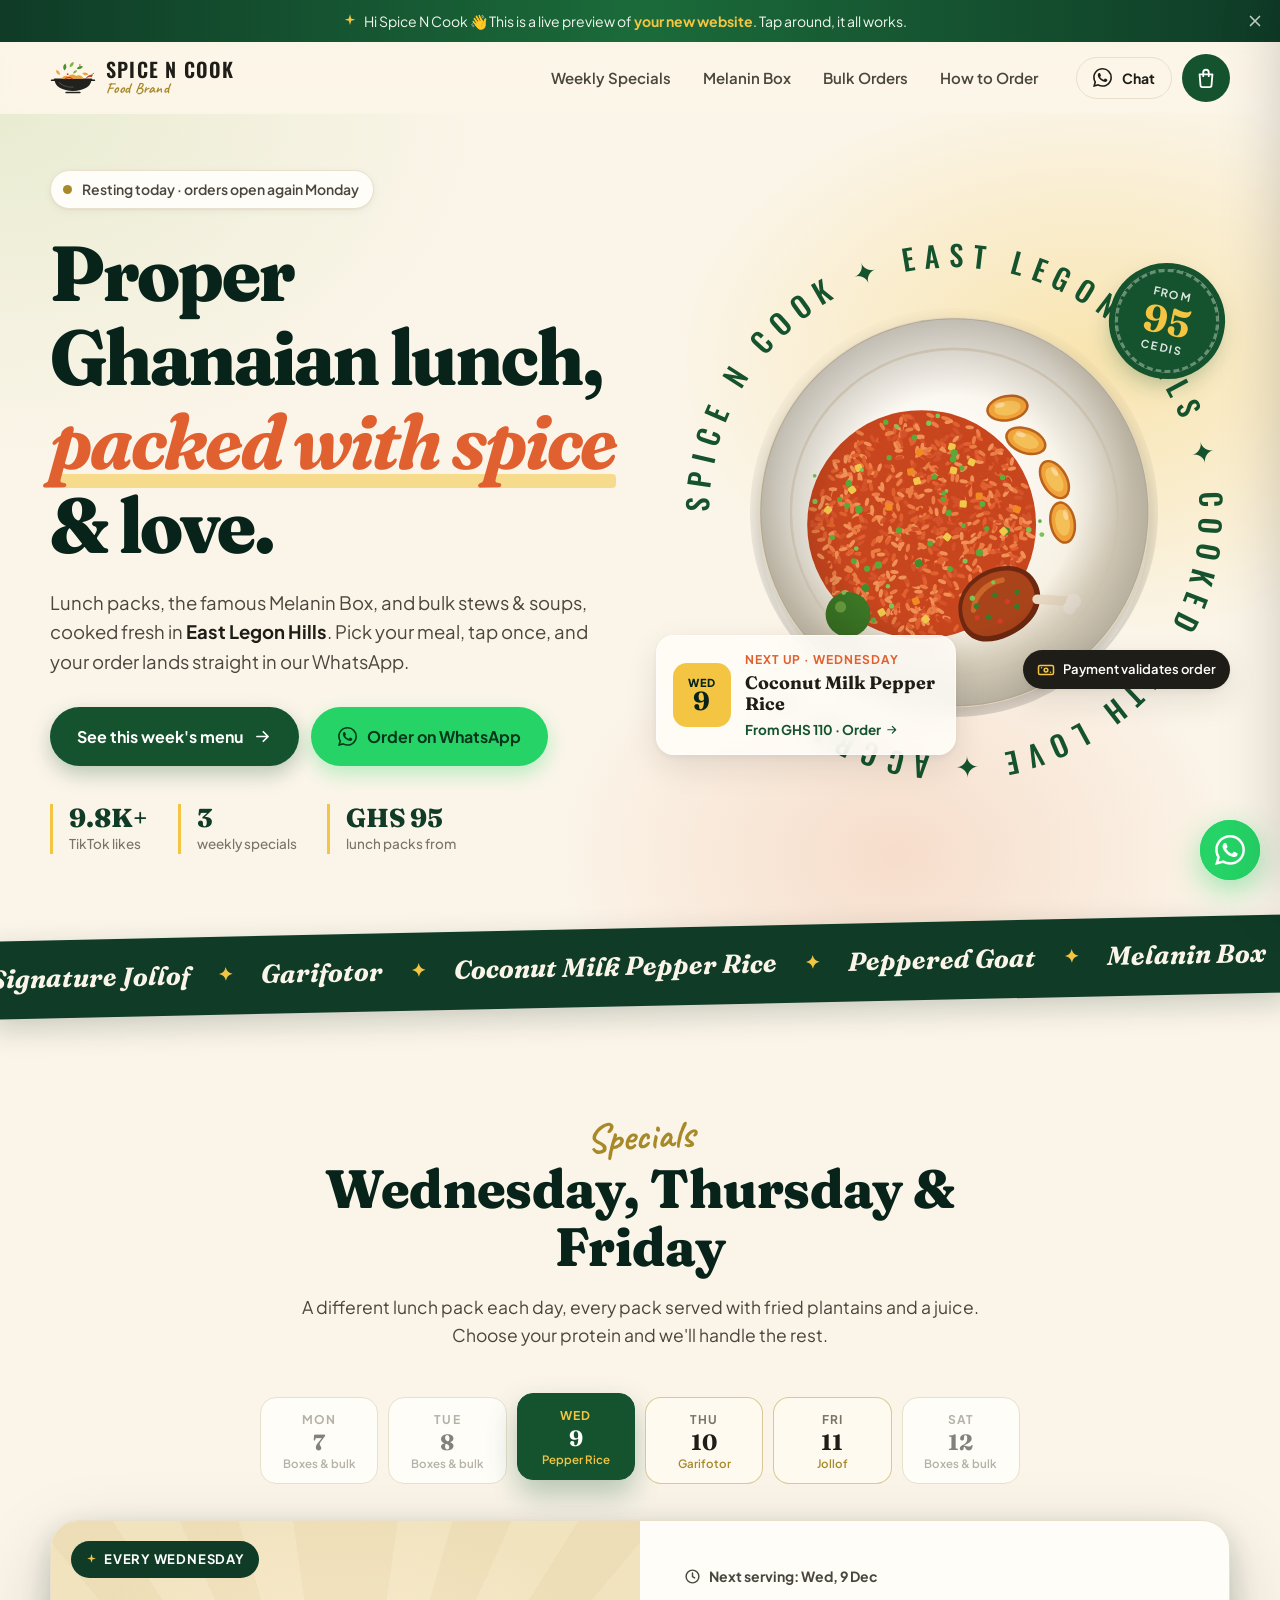
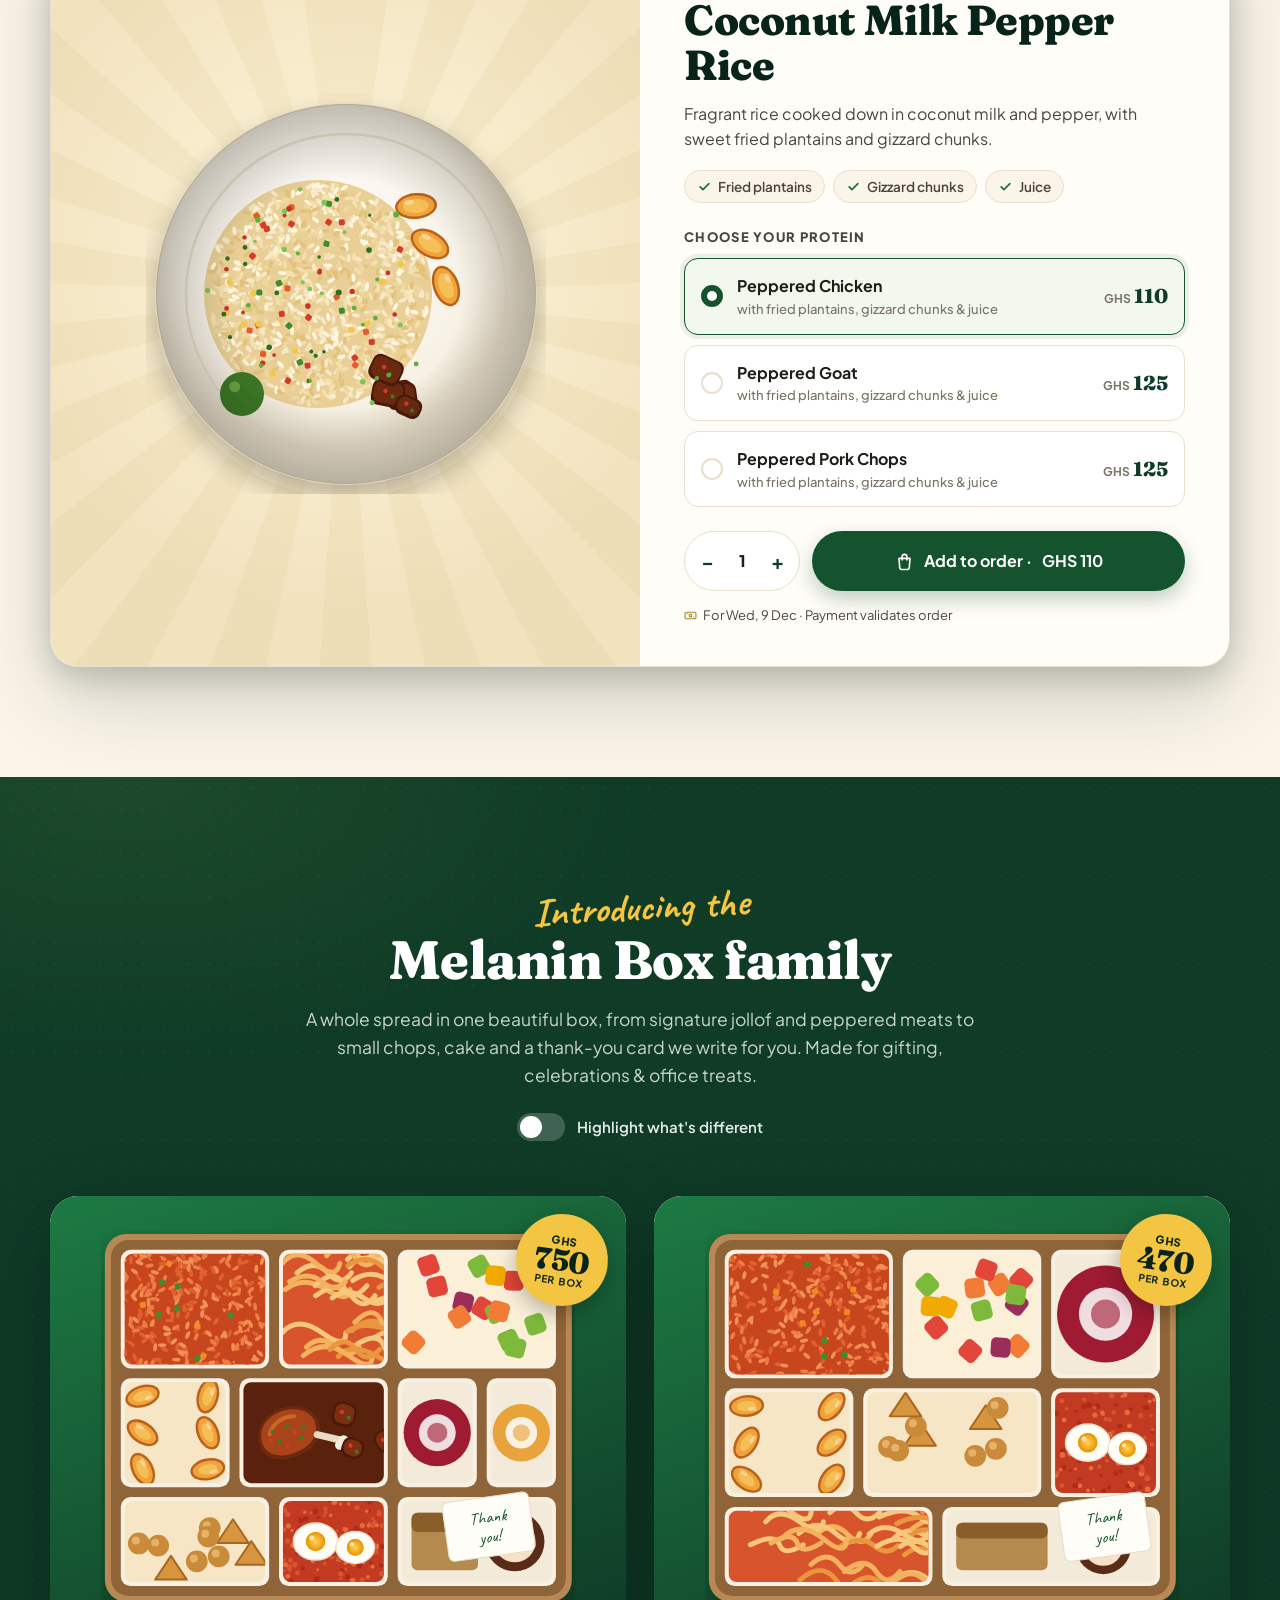
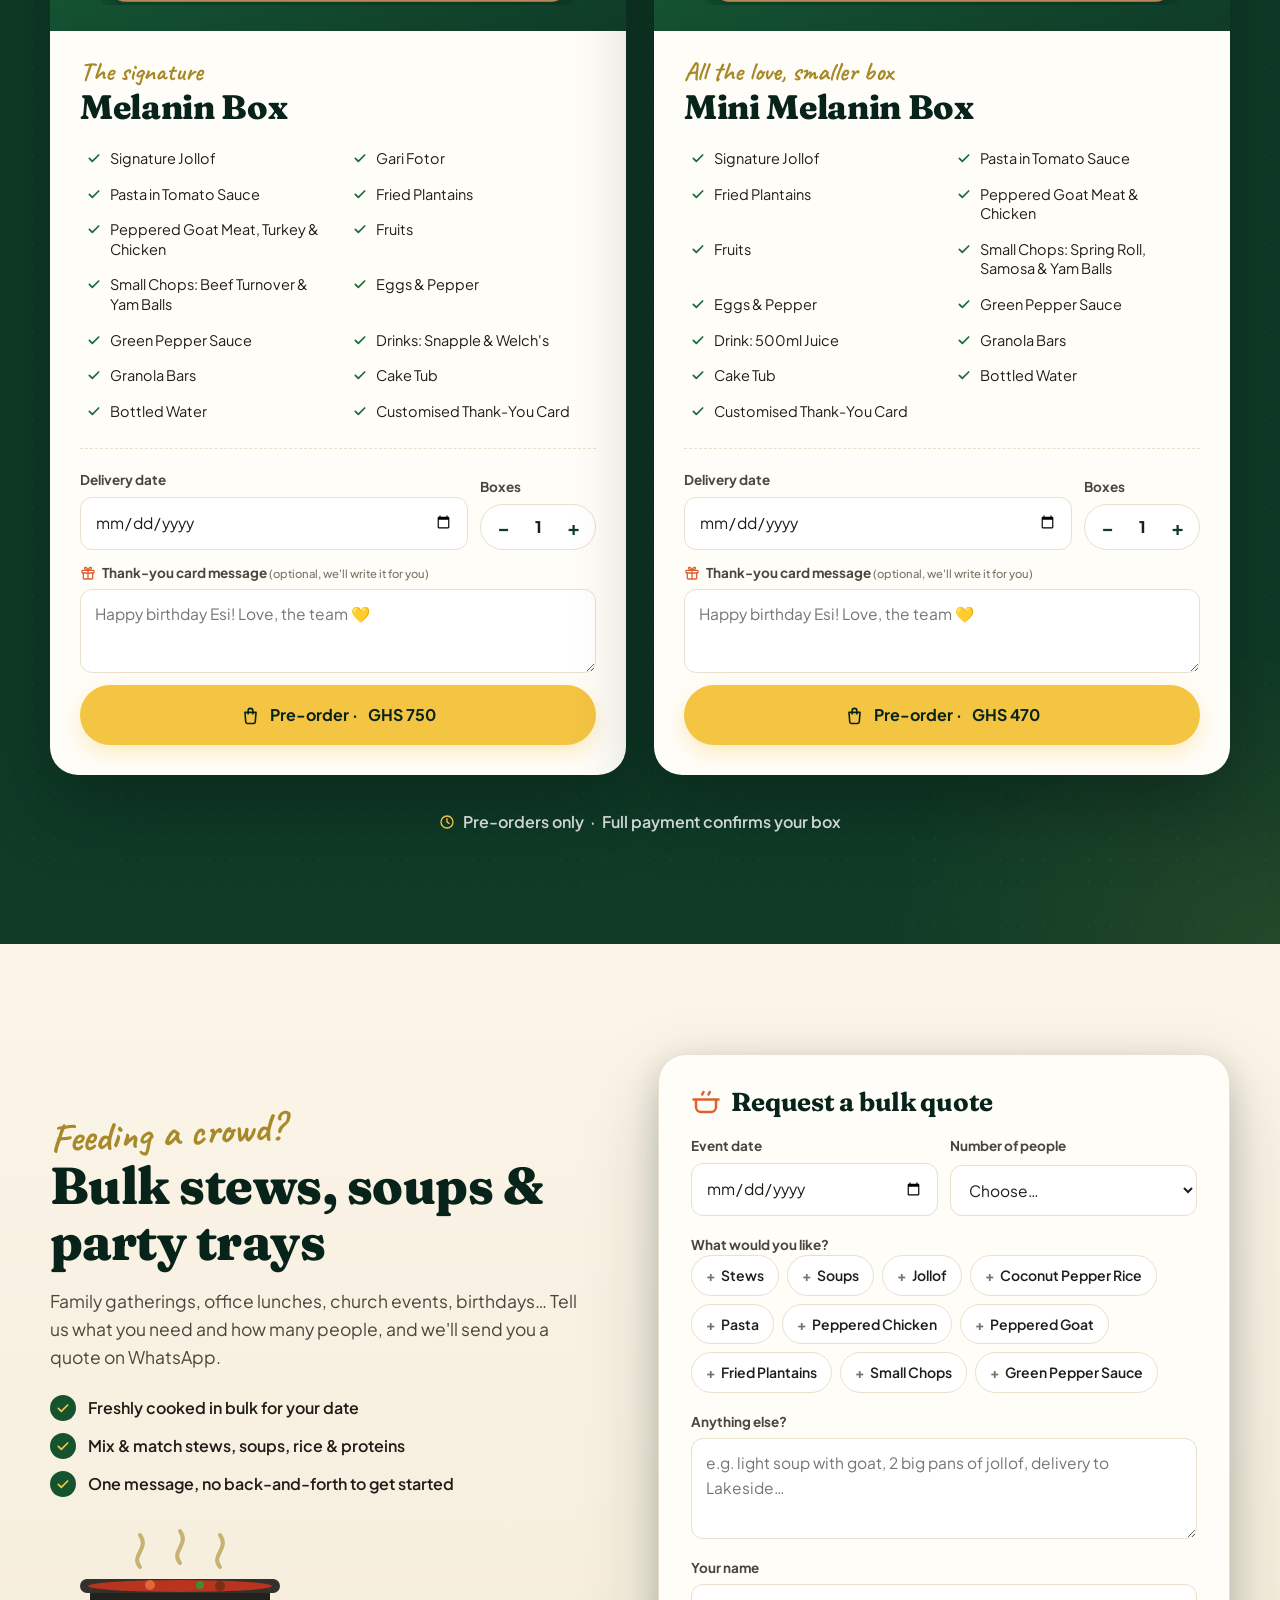
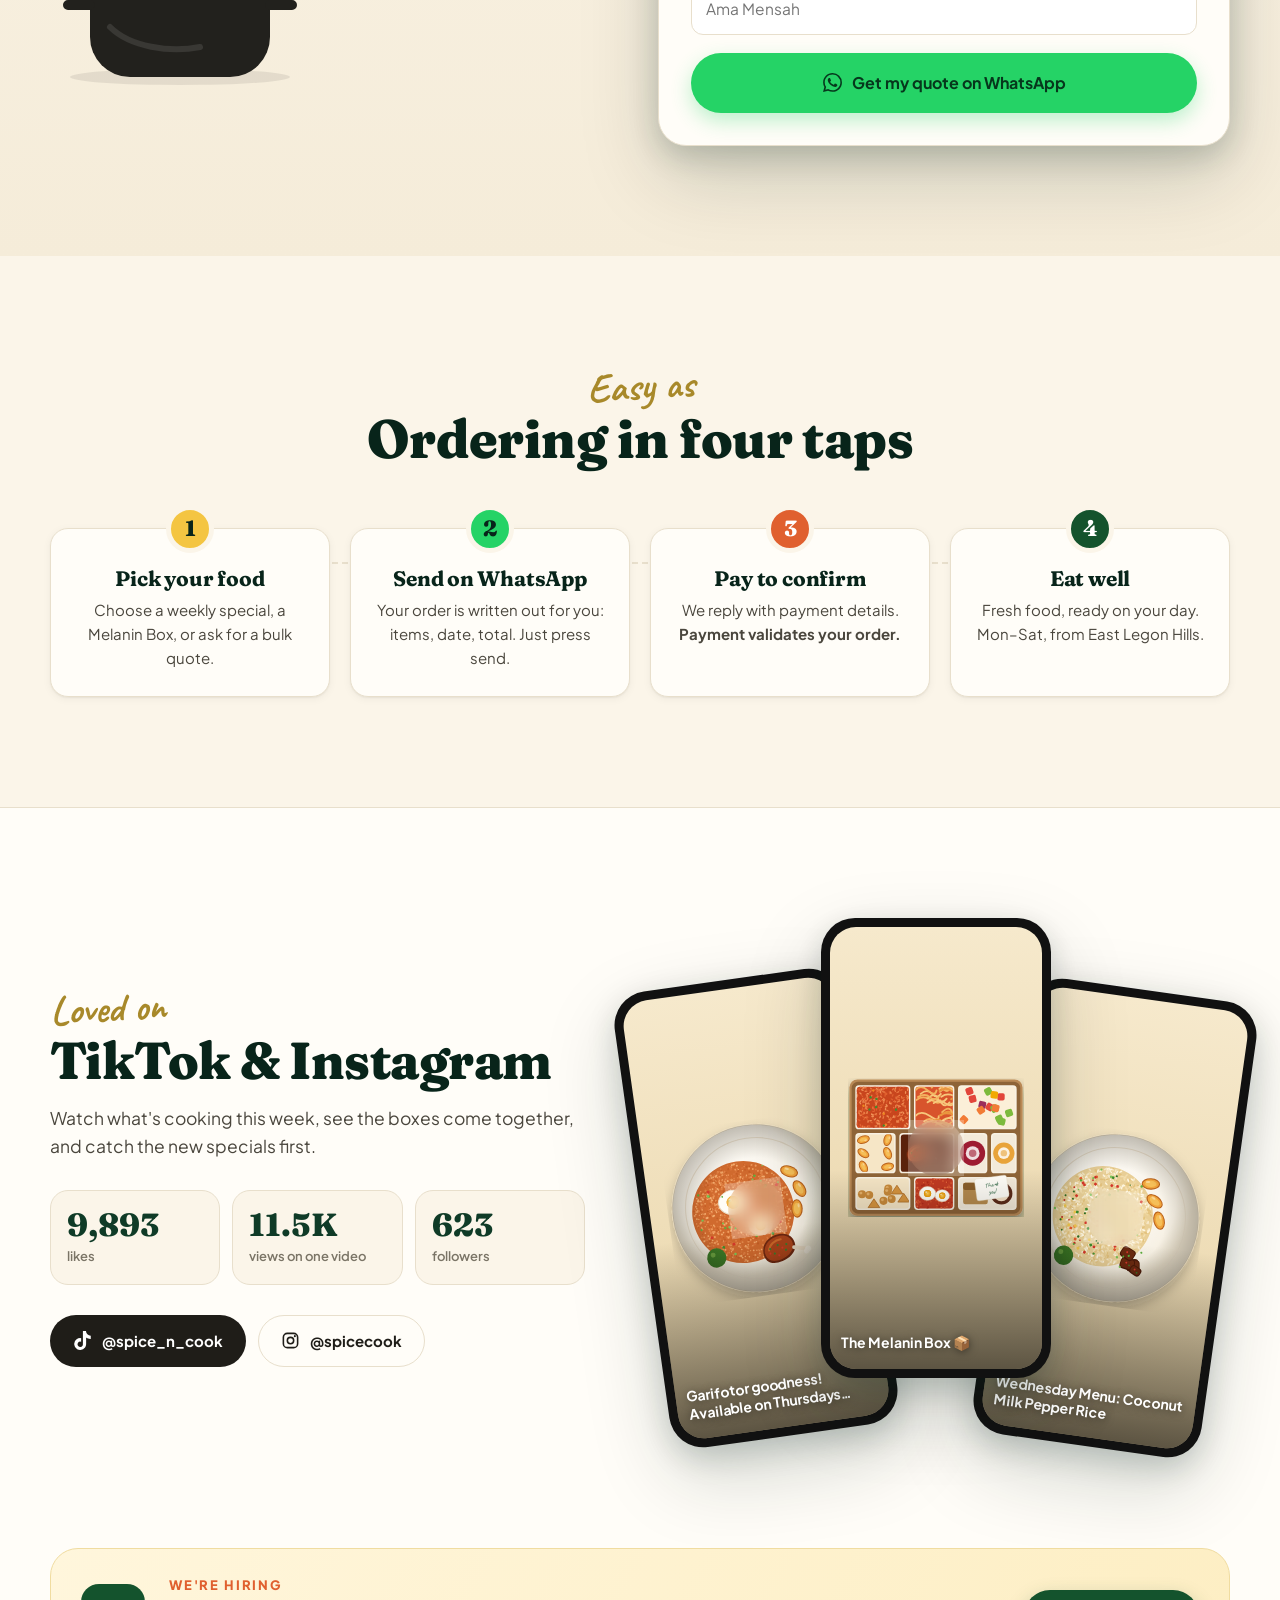
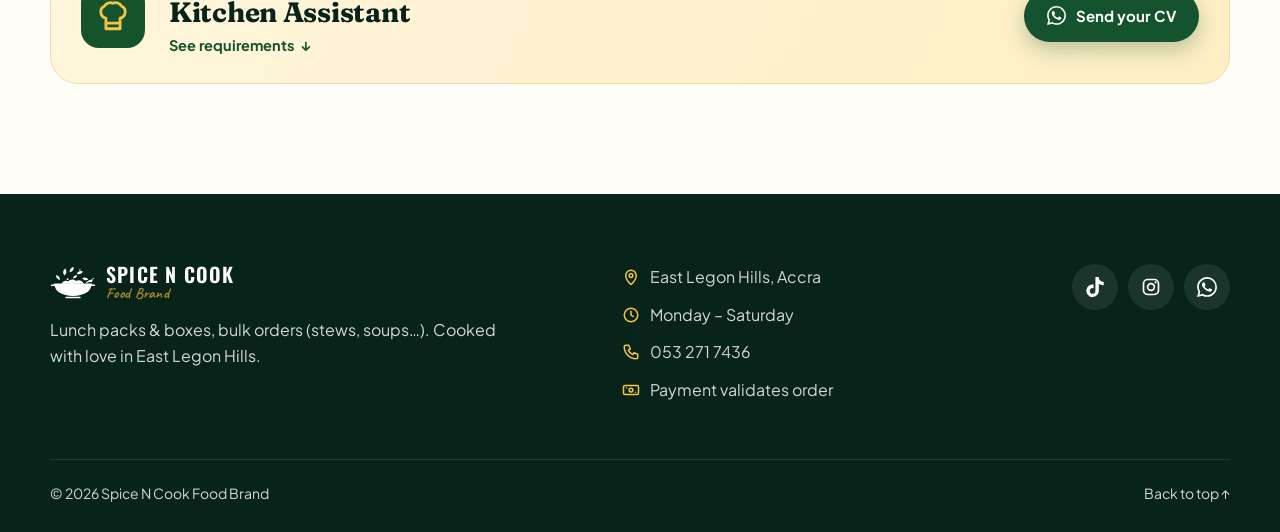
==== index.html @ e792c387 "Build Spice N Cook demo website Mobile-first static site for Spice N Cook Food Brand (East Legon Hil" ====
<!doctype html>
<html lang="en" class="no-js">
<head>
  <meta charset="utf-8" />
  <meta name="viewport" content="width=device-width, initial-scale=1, viewport-fit=cover" />
  <title>Spice N Cook | Lunch Packs, Melanin Boxes &amp; Bulk Orders, East Legon Hills</title>
  <meta name="description" content="Spice N Cook Food Brand, East Legon Hills, Accra. Weekly lunch specials (Coconut Milk Pepper Rice, Garifotor, Jollof), the Melanin Box, and bulk stews & soups. Order in one tap on WhatsApp, Mon–Sat." />
  <meta name="theme-color" content="#0F3B27" />
  <link rel="icon" href="assets/favicon.svg" type="image/svg+xml" />
  <link rel="manifest" href="site.webmanifest" />

  <!-- Social share preview (WhatsApp, Instagram, X, Facebook) -->
  <meta property="og:type" content="website" />
  <meta property="og:title" content="Spice N Cook | Proper Ghanaian lunch, packed with spice" />
  <meta property="og:description" content="Weekly specials, the Melanin Box & bulk orders. East Legon Hills · Mon–Sat · Order on WhatsApp." />
  <meta property="og:image" content="assets/og-image.jpg" />
  <meta name="twitter:card" content="summary_large_image" />

  <link rel="preconnect" href="https://fonts.googleapis.com" />
  <link rel="preconnect" href="https://fonts.gstatic.com" crossorigin />
  <link href="https://fonts.googleapis.com/css2?family=Caveat:wght@600;700&family=Fraunces:opsz,wght@9..144,500;9..144,700;9..144,800&family=Oswald:wght@500;600&family=Plus+Jakarta+Sans:wght@400;500;600;700;800&display=swap" rel="stylesheet" />
  <link rel="stylesheet" href="css/styles.css" />

  <!-- Structured data: helps Google show the business, hours & menu -->
  <script type="application/ld+json">
  {
    "@context": "https://schema.org",
    "@type": "Restaurant",
    "name": "Spice N Cook Food Brand",
    "servesCuisine": ["Ghanaian", "West African"],
    "telephone": "+233532717436",
    "priceRange": "GHS 95 – GHS 750",
    "address": { "@type": "PostalAddress", "addressLocality": "East Legon Hills, Accra", "addressCountry": "GH" },
    "openingHoursSpecification": [{ "@type": "OpeningHoursSpecification", "dayOfWeek": ["Monday","Tuesday","Wednesday","Thursday","Friday","Saturday"] }],
    "sameAs": ["https://www.tiktok.com/@spice_n_cook", "https://www.instagram.com/spicecook"],
    "acceptsReservations": false,
    "hasMenu": {
      "@type": "Menu",
      "hasMenuSection": [
        { "@type": "MenuSection", "name": "Weekly Specials", "hasMenuItem": [
          { "@type": "MenuItem", "name": "Coconut Milk Pepper Rice (Wednesdays)", "offers": { "@type": "Offer", "price": "110", "priceCurrency": "GHS" } },
          { "@type": "MenuItem", "name": "Garifotor (Thursdays)", "offers": { "@type": "Offer", "price": "95", "priceCurrency": "GHS" } },
          { "@type": "MenuItem", "name": "Jollof (Fridays)", "offers": { "@type": "Offer", "price": "105", "priceCurrency": "GHS" } }
        ]},
        { "@type": "MenuSection", "name": "Melanin Boxes", "hasMenuItem": [
          { "@type": "MenuItem", "name": "Melanin Box", "offers": { "@type": "Offer", "price": "750", "priceCurrency": "GHS" } },
          { "@type": "MenuItem", "name": "Mini Melanin Box", "offers": { "@type": "Offer", "price": "470", "priceCurrency": "GHS" } }
        ]}
      ]
    }
  }
  </script>
</head>
<body>
  <!-- Icon sprite -->
  <svg width="0" height="0" style="position:absolute" aria-hidden="true">
    <symbol id="i-wa" viewBox="0 0 24 24"><path fill="currentColor" d="M17.47 14.38c-.3-.15-1.76-.87-2.03-.97-.27-.1-.47-.15-.67.15-.2.3-.77.97-.94 1.16-.17.2-.35.22-.64.07-.3-.15-1.26-.46-2.39-1.47-.88-.79-1.48-1.76-1.65-2.06-.17-.3-.02-.46.13-.6.13-.14.3-.35.45-.52.15-.17.2-.3.3-.5.1-.2.05-.37-.03-.52-.07-.15-.67-1.61-.91-2.2-.24-.58-.49-.5-.67-.51h-.57c-.2 0-.52.07-.79.37-.27.3-1.04 1.02-1.04 2.48s1.07 2.88 1.21 3.07c.15.2 2.1 3.2 5.08 4.49.71.3 1.26.49 1.7.63.71.22 1.36.19 1.87.12.57-.09 1.76-.72 2-1.41.25-.7.25-1.29.18-1.41-.08-.13-.27-.2-.57-.35m-5.42 7.4h-.01a9.87 9.87 0 0 1-5.03-1.38l-.36-.21-3.74.98 1-3.65-.24-.37a9.86 9.86 0 0 1-1.51-5.26c0-5.45 4.44-9.88 9.89-9.88 2.64 0 5.12 1.03 6.99 2.9a9.82 9.82 0 0 1 2.89 6.99c0 5.45-4.44 9.88-9.88 9.88m8.41-18.3A11.82 11.82 0 0 0 12.05 0C5.5 0 .16 5.34.16 11.89c0 2.1.55 4.14 1.59 5.95L.06 24l6.3-1.65a11.88 11.88 0 0 0 5.69 1.45h.01c6.55 0 11.89-5.34 11.89-11.89a11.82 11.82 0 0 0-3.48-8.41z"/></symbol>
    <symbol id="i-tiktok" viewBox="0 0 24 24"><path fill="currentColor" d="M12.53.02C13.84 0 15.14.01 16.44 0c.08 1.53.63 3.09 1.75 4.17 1.12 1.11 2.7 1.62 4.24 1.79v4.03a10.6 10.6 0 0 1-4.2-.97c-.57-.26-1.1-.59-1.62-.93-.01 2.92.01 5.84-.02 8.75-.08 1.4-.54 2.79-1.35 3.94a7.4 7.4 0 0 1-5.91 3.21 7.3 7.3 0 0 1-4.08-1.03 7.5 7.5 0 0 1-3.65-5.71c-.02-.5-.03-1-.01-1.49a7.6 7.6 0 0 1 8.73-6.68c.02 1.48-.04 2.96-.04 4.44a3.4 3.4 0 0 0-4.38 2.12c-.21.51-.15 1.07-.14 1.61.24 1.64 1.82 3.02 3.5 2.87a3.4 3.4 0 0 0 2.77-1.61c.19-.33.4-.67.41-1.06.1-1.79.06-3.57.07-5.36.01-4.03-.01-8.05.02-12.07z"/></symbol>
    <symbol id="i-ig" viewBox="0 0 24 24"><g fill="none" stroke="currentColor" stroke-width="2"><rect x="3" y="3" width="18" height="18" rx="5"/><circle cx="12" cy="12" r="4"/></g><circle cx="17.5" cy="6.5" r="1.3" fill="currentColor"/></symbol>
    <symbol id="i-bag" viewBox="0 0 24 24"><g fill="none" stroke="currentColor" stroke-width="2" stroke-linecap="round" stroke-linejoin="round"><path d="M5 8h14l-1 12a2 2 0 0 1-2 2H8a2 2 0 0 1-2-2z"/><path d="M9 10V6a3 3 0 0 1 6 0v4"/></g></symbol>
    <symbol id="i-pin" viewBox="0 0 24 24"><g fill="none" stroke="currentColor" stroke-width="2" stroke-linecap="round" stroke-linejoin="round"><path d="M12 22s7-6.2 7-12a7 7 0 0 0-14 0c0 5.8 7 12 7 12z"/><circle cx="12" cy="10" r="2.5"/></g></symbol>
    <symbol id="i-clock" viewBox="0 0 24 24"><g fill="none" stroke="currentColor" stroke-width="2" stroke-linecap="round"><circle cx="12" cy="12" r="9"/><path d="M12 7v5l3 2"/></g></symbol>
    <symbol id="i-phone" viewBox="0 0 24 24"><path fill="none" stroke="currentColor" stroke-width="2" stroke-linejoin="round" d="M5 3h4l2 5-2.5 1.5a11 11 0 0 0 6 6L16 13l5 2v4a2 2 0 0 1-2 2A16 16 0 0 1 3 5a2 2 0 0 1 2-2"/></symbol>
    <symbol id="i-check" viewBox="0 0 24 24"><path fill="none" stroke="currentColor" stroke-width="2.6" stroke-linecap="round" stroke-linejoin="round" d="M5 12.5l4.5 4.5L19 7.5"/></symbol>
    <symbol id="i-x" viewBox="0 0 24 24"><path fill="none" stroke="currentColor" stroke-width="2.2" stroke-linecap="round" d="M6 6l12 12M18 6L6 18"/></symbol>
    <symbol id="i-arrow" viewBox="0 0 24 24"><path fill="none" stroke="currentColor" stroke-width="2.2" stroke-linecap="round" stroke-linejoin="round" d="M5 12h14M13 6l6 6-6 6"/></symbol>
    <symbol id="i-cash" viewBox="0 0 24 24"><g fill="none" stroke="currentColor" stroke-width="2" stroke-linecap="round"><rect x="2" y="6" width="20" height="12" rx="2"/><circle cx="12" cy="12" r="2.5"/><path d="M6 9v.01M18 15v.01"/></g></symbol>
    <symbol id="i-gift" viewBox="0 0 24 24"><g fill="none" stroke="currentColor" stroke-width="2" stroke-linecap="round" stroke-linejoin="round"><rect x="3" y="8" width="18" height="4" rx="1"/><path d="M5 12v8a1 1 0 0 0 1 1h12a1 1 0 0 0 1-1v-8M12 8v13M12 8S10.5 3 8 3.5 7 8 12 8zm0 0s1.5-5 4-4.5S17 8 12 8z"/></g></symbol>
    <symbol id="i-pot" viewBox="0 0 24 24"><g fill="none" stroke="currentColor" stroke-width="2" stroke-linecap="round" stroke-linejoin="round"><path d="M4 10h16v6a4 4 0 0 1-4 4H8a4 4 0 0 1-4-4zM2 10h2M20 10h2M9 6c0-1 1-1 1-2M14 6c0-1 1-1 1-2"/></g></symbol>
    <symbol id="i-hat" viewBox="0 0 24 24"><g fill="none" stroke="currentColor" stroke-width="2" stroke-linejoin="round"><path d="M7 21h10M7 17h10v4H7zM7 17V13.5A4.5 4.5 0 0 1 6 5a5 5 0 0 1 6-2 5 5 0 0 1 6 2 4.5 4.5 0 0 1-1 8.5V17"/></g></symbol>
    <symbol id="i-play" viewBox="0 0 24 24"><path fill="currentColor" d="M8 5.5v13l11-6.5z"/></symbol>
    <symbol id="i-spark" viewBox="0 0 24 24"><path fill="currentColor" d="M12 2l1.8 6.2L20 10l-6.2 1.8L12 18l-1.8-6.2L4 10l6.2-1.8z"/></symbol>
  </svg>

  <a class="skip" href="#specials">Skip to menu</a>

  <!-- Personal welcome bar for the demo (toggle in js/menu.js → showPreviewBar) -->
  <div class="preview-bar" id="previewBar" hidden>
    <span><svg><use href="#i-spark"/></svg> Hi Spice N Cook 👋 This is a live preview of <b>your new website</b>. Tap around, it all works.</span>
    <button type="button" aria-label="Dismiss" id="previewClose"><svg><use href="#i-x"/></svg></button>
  </div>

  <header class="nav" id="nav">
    <div class="wrap nav__inner">
      <a href="#top" class="brand" aria-label="Spice N Cook home">
        <img src="assets/logo-mark.svg" alt="" width="46" height="32" />
        <span class="brand__word">SPICE N COOK<small>Food Brand</small></span>
      </a>
      <nav class="nav__links" aria-label="Main">
        <a href="#specials">Weekly Specials</a>
        <a href="#boxes">Melanin Box</a>
        <a href="#bulk">Bulk Orders</a>
        <a href="#how">How to Order</a>
      </nav>
      <div class="nav__actions">
        <a class="btn btn--ghost btn--sm hide-sm" data-wa="Hello Spice N Cook! 👋" href="#"><svg><use href="#i-wa"/></svg> Chat</a>
        <button class="cart-btn" type="button" id="cartBtn" aria-label="Open your order">
          <svg><use href="#i-bag"/></svg>
          <span class="cart-btn__count" id="cartCount">0</span>
        </button>
      </div>
    </div>
  </header>

  <main id="top">
    <!-- ================= HERO ================= -->
    <section class="hero">
      <div class="hero__bg" aria-hidden="true"></div>
      <div class="wrap hero__grid">
        <div class="hero__copy">
          <p class="pill reveal"><span class="pulse"></span> <span id="statusText">Taking orders Monday – Saturday</span></p>
          <h1 class="reveal">Proper Ghanaian lunch, <em>packed with spice</em> &amp;&nbsp;love.</h1>
          <p class="lead reveal">Lunch packs, the famous Melanin Box, and bulk stews &amp; soups, cooked fresh in <b>East Legon Hills</b>. Pick your meal, tap once, and your order lands straight in our WhatsApp.</p>
          <div class="hero__ctas reveal">
            <a href="#specials" class="btn btn--primary btn--lg">See this week's menu <svg><use href="#i-arrow"/></svg></a>
            <a href="#" class="btn btn--wa btn--lg" data-wa="Hello Spice N Cook! 👋 I'd like to place an order."><svg><use href="#i-wa"/></svg> Order on WhatsApp</a>
          </div>
          <ul class="hero__facts reveal">
            <li><b>9.8K+</b><span>TikTok likes</span></li>
            <li><b>3</b><span>weekly specials</span></li>
            <li><b>GHS 95</b><span>lunch packs from</span></li>
          </ul>
        </div>

        <div class="hero__visual reveal">
          <div class="ring" aria-hidden="true">
            <svg viewBox="0 0 300 300">
              <defs><path id="circ" d="M150,150 m-128,0 a128,128 0 1,1 256,0 a128,128 0 1,1 -256,0"/></defs>
              <text><textPath href="#circ">SPICE N COOK ✦ EAST LEGON HILLS ✦ COOKED WITH LOVE ✦ ACCRA ✦ </textPath></text>
            </svg>
          </div>
          <div class="hero__plate photo" data-photo="assets/photos/hero.jpg" data-art="jollof" role="img" aria-label="A plate of jollof with peppered chicken and fried plantains"></div>
          <div class="sticker" aria-hidden="true"><span>from</span><b>95</b><span>cedis</span></div>
          <div class="today-card glass" id="todayCard">
            <!-- filled by app.js -->
          </div>
          <div class="chip-float"><svg><use href="#i-cash"/></svg> Payment validates order</div>
        </div>
      </div>
    </section>

    <div class="marquee" aria-hidden="true">
      <div class="marquee__track">
        <span>Signature Jollof</span><i>✦</i><span>Garifotor</span><i>✦</i><span>Coconut Milk Pepper Rice</span><i>✦</i><span>Peppered Goat</span><i>✦</i><span>Melanin Box</span><i>✦</i><span>Small Chops</span><i>✦</i><span>Green Pepper Sauce</span><i>✦</i><span>Bulk Stews &amp; Soups</span><i>✦</i>
        <span>Signature Jollof</span><i>✦</i><span>Garifotor</span><i>✦</i><span>Coconut Milk Pepper Rice</span><i>✦</i><span>Peppered Goat</span><i>✦</i><span>Melanin Box</span><i>✦</i><span>Small Chops</span><i>✦</i><span>Green Pepper Sauce</span><i>✦</i><span>Bulk Stews &amp; Soups</span><i>✦</i>
      </div>
    </div>

    <!-- ================= WEEKLY SPECIALS ================= -->
    <section class="section specials" id="specials">
      <div class="wrap">
        <header class="section__head reveal">
          <p class="script">Specials</p>
          <h2>Wednesday, Thursday &amp; Friday</h2>
          <p>A different lunch pack each day, every pack served with fried plantains and a juice. Choose your protein and we'll handle the rest.</p>
        </header>

        <div class="week reveal" id="week" role="tablist" aria-label="Pick a day"></div>
        <div class="special" id="specialPanel" aria-live="polite"></div>
      </div>
    </section>

    <!-- ================= MELANIN BOXES ================= -->
    <section class="section boxes" id="boxes">
      <div class="boxes__pattern" aria-hidden="true"></div>
      <div class="wrap">
        <header class="section__head section__head--light reveal">
          <p class="script">Introducing the</p>
          <h2>Melanin Box family</h2>
          <p>A whole spread in one beautiful box, from signature jollof and peppered meats to small chops, cake and a thank-you card we write for you. Made for gifting, celebrations &amp; office treats.</p>
          <label class="switch">
            <input type="checkbox" id="compareToggle" />
            <span class="switch__track"><span class="switch__thumb"></span></span>
            Highlight what's different
          </label>
        </header>
        <div class="boxes__grid" id="boxesGrid"></div>
        <p class="boxes__note reveal"><svg><use href="#i-clock"/></svg> Pre-orders only &nbsp;·&nbsp; Full payment confirms your box</p>
      </div>
    </section>

    <!-- ================= BULK ================= -->
    <section class="section bulk" id="bulk">
      <div class="wrap bulk__grid">
        <div class="bulk__copy reveal">
          <p class="script">Feeding a crowd?</p>
          <h2>Bulk stews, soups &amp; party trays</h2>
          <p>Family gatherings, office lunches, church events, birthdays… Tell us what you need and how many people, and we'll send you a quote on WhatsApp.</p>
          <ul class="ticks">
            <li><svg><use href="#i-check"/></svg> Freshly cooked in bulk for your date</li>
            <li><svg><use href="#i-check"/></svg> Mix &amp; match stews, soups, rice &amp; proteins</li>
            <li><svg><use href="#i-check"/></svg> One message, no back-and-forth to get started</li>
          </ul>
          <div class="pot-art" aria-hidden="true">
            <svg viewBox="0 0 260 160">
              <g class="steam"><path d="M90 40c-10-12 10-18 0-32"/><path d="M130 36c-10-12 10-18 0-32"/><path d="M170 40c-10-12 10-18 0-32"/></g>
              <ellipse cx="130" cy="150" rx="110" ry="8" fill="#000" opacity=".08"/>
              <path d="M40 60h180v50a40 40 0 0 1-40 40H80a40 40 0 0 1-40-40z" fill="#22211D"/>
              <rect x="30" y="52" width="200" height="14" rx="7" fill="#33312B"/>
              <path d="M18 78h22M220 78h22" stroke="#22211D" stroke-width="10" stroke-linecap="round"/>
              <ellipse cx="130" cy="59" rx="92" ry="6" fill="#B8341F"/>
              <circle cx="100" cy="58" r="5" fill="#E2683A"/><circle cx="150" cy="58" r="4" fill="#3E8E2E"/><circle cx="170" cy="59" r="5" fill="#7A2E12"/>
              <path d="M60 100c20 20 60 26 90 20" stroke="#fff" stroke-opacity=".1" stroke-width="6" fill="none" stroke-linecap="round"/>
            </svg>
          </div>
        </div>

        <form class="card bulk__form reveal" id="bulkForm" novalidate>
          <h3><svg><use href="#i-pot"/></svg> Request a bulk quote</h3>
          <div class="field-row">
            <label class="field"><span>Event date</span><input type="date" name="date" required /></label>
            <label class="field"><span>Number of people</span>
              <select name="guests" required>
                <option value="">Choose…</option>
                <option>10 – 25</option><option>25 – 50</option><option>50 – 100</option><option>100 – 200</option><option>200+</option>
              </select>
            </label>
          </div>
          <fieldset class="field">
            <legend>What would you like?</legend>
            <div class="chips" id="bulkChips"></div>
          </fieldset>
          <label class="field"><span>Anything else?</span><textarea name="notes" rows="3" placeholder="e.g. light soup with goat, 2 big pans of jollof, delivery to Lakeside…"></textarea></label>
          <label class="field"><span>Your name</span><input type="text" name="name" autocomplete="name" placeholder="Ama Mensah" required /></label>
          <p class="form-error" id="bulkError" role="alert" hidden></p>
          <button class="btn btn--wa btn--lg btn--block" type="submit"><svg><use href="#i-wa"/></svg> Get my quote on WhatsApp</button>
        </form>
      </div>
    </section>

    <!-- ================= HOW IT WORKS ================= -->
    <section class="section how" id="how">
      <div class="wrap">
        <header class="section__head reveal">
          <p class="script">Easy as</p>
          <h2>Ordering in four taps</h2>
        </header>
        <ol class="steps">
          <li class="step reveal"><span class="step__n">1</span><h3>Pick your food</h3><p>Choose a weekly special, a Melanin Box, or ask for a bulk quote.</p></li>
          <li class="step reveal"><span class="step__n">2</span><h3>Send on WhatsApp</h3><p>Your order is written out for you: items, date, total. Just press send.</p></li>
          <li class="step reveal"><span class="step__n">3</span><h3>Pay to confirm</h3><p>We reply with payment details. <b>Payment validates your order.</b></p></li>
          <li class="step reveal"><span class="step__n">4</span><h3>Eat well</h3><p>Fresh food, ready on your day. Mon–Sat, from East Legon Hills.</p></li>
        </ol>
      </div>
    </section>

    <!-- ================= SOCIAL ================= -->
    <section class="section social" id="social">
      <div class="wrap social__grid">
        <div class="social__copy reveal">
          <p class="script">Loved on</p>
          <h2>TikTok &amp; Instagram</h2>
          <p>Watch what's cooking this week, see the boxes come together, and catch the new specials first.</p>
          <div class="stats">
            <div><b data-count="9894">9,894</b><span>likes</span></div>
            <div><b data-count="11500" data-format="k">11.5K</b><span>views on one video</span></div>
            <div><b data-count="623">623</b><span>followers</span></div>
          </div>
          <div class="social__btns">
            <a class="btn btn--dark" data-link="tiktok" target="_blank" rel="noopener"><svg><use href="#i-tiktok"/></svg> @spice_n_cook</a>
            <a class="btn btn--ghost" data-link="instagram" target="_blank" rel="noopener"><svg><use href="#i-ig"/></svg> @spicecook</a>
          </div>
        </div>
        <div class="phones reveal" aria-hidden="true">
          <a class="phone phone--1" data-link="tiktok" target="_blank" rel="noopener" tabindex="-1">
            <div class="photo" data-photo="assets/photos/tiktok-1.jpg" data-art="garifotor"></div>
            <span class="phone__cap">Garifotor goodness! Available on Thursdays…</span><span class="phone__play"><svg><use href="#i-play"/></svg></span>
          </a>
          <a class="phone phone--2" data-link="tiktok" target="_blank" rel="noopener" tabindex="-1">
            <div class="photo" data-photo="assets/photos/tiktok-2.jpg" data-art="boxBig"></div>
            <span class="phone__cap">The Melanin Box 📦</span><span class="phone__play"><svg><use href="#i-play"/></svg></span>
          </a>
          <a class="phone phone--3" data-link="tiktok" target="_blank" rel="noopener" tabindex="-1">
            <div class="photo" data-photo="assets/photos/tiktok-3.jpg" data-art="pepperRice"></div>
            <span class="phone__cap">Wednesday Menu: Coconut Milk Pepper Rice</span><span class="phone__play"><svg><use href="#i-play"/></svg></span>
          </a>
        </div>
      </div>
    </section>

    <!-- ================= HIRING ================= -->
    <section class="section hiring" id="hiring">
      <div class="wrap">
        <div class="hiring__card reveal">
          <div class="hiring__icon"><svg><use href="#i-hat"/></svg></div>
          <div class="hiring__body">
            <p class="eyebrow">We're hiring</p>
            <h2 id="hiringRole">Kitchen Assistant</h2>
            <details>
              <summary>See requirements</summary>
              <ul id="hiringReqs"></ul>
            </details>
          </div>
          <a class="btn btn--primary" href="#" id="hiringBtn"><svg><use href="#i-wa"/></svg> Send your CV</a>
        </div>
      </div>
    </section>
  </main>

  <!-- ================= FOOTER ================= -->
  <footer class="footer">
    <div class="wrap footer__grid">
      <div>
        <a href="#top" class="brand brand--light">
          <img src="assets/logo-mark.svg" alt="" width="46" height="32" />
          <span class="brand__word">SPICE N COOK<small>Food Brand</small></span>
        </a>
        <p class="footer__tag">Lunch packs &amp; boxes, bulk orders (stews, soups…). Cooked with love in East Legon Hills.</p>
      </div>
      <ul class="footer__list">
        <li><svg><use href="#i-pin"/></svg> East Legon Hills, Accra</li>
        <li><svg><use href="#i-clock"/></svg> Monday – Saturday</li>
        <li><svg><use href="#i-phone"/></svg> <a data-link="tel">053 271 7436</a></li>
        <li><svg><use href="#i-cash"/></svg> Payment validates order</li>
      </ul>
      <div class="footer__social">
        <a data-link="tiktok" target="_blank" rel="noopener" aria-label="TikTok"><svg><use href="#i-tiktok"/></svg></a>
        <a data-link="instagram" target="_blank" rel="noopener" aria-label="Instagram"><svg><use href="#i-ig"/></svg></a>
        <a href="#" data-wa="Hello Spice N Cook! 👋" aria-label="WhatsApp"><svg><use href="#i-wa"/></svg></a>
      </div>
    </div>
    <div class="wrap footer__bottom">
      <span>© <span id="year">2026</span> Spice N Cook Food Brand</span>
      <a href="#top">Back to top ↑</a>
    </div>
  </footer>

  <!-- ================= ORDER DRAWER ================= -->
  <div class="scrim" id="scrim" hidden></div>
  <aside class="drawer" id="drawer" aria-label="Your order" aria-hidden="true" tabindex="-1">
    <header class="drawer__head">
      <h2>Your order</h2>
      <button class="icon-btn" type="button" id="drawerClose" aria-label="Close"><svg><use href="#i-x"/></svg></button>
    </header>
    <div class="drawer__body" id="drawerBody"><!-- app.js --></div>
  </aside>

  <!-- Mobile sticky order bar -->
  <button class="orderbar" type="button" id="orderBar" hidden>
    <span class="orderbar__count" id="orderBarCount">1 item</span>
    <span>View order</span>
    <b id="orderBarTotal">GHS 0</b>
  </button>

  <a class="fab" href="#" data-wa="Hello Spice N Cook! 👋" aria-label="Chat on WhatsApp"><svg><use href="#i-wa"/></svg></a>

  <div class="toast" id="toast" role="status" aria-live="polite"></div>

  <script src="js/menu.js"></script>
  <script src="js/art.js"></script>
  <script src="js/app.js"></script>
</body>
</html>
---- css/styles.css ----
/* ==========================================================================
   SPICE N COOK
   Palette pulled from the brand's own flyers: deep leaf green, jollof
   orange, mustard gold, chili red, on a warm cream.
   ========================================================================== */

:root {
  --green-950: #08241a;
  --green-900: #0f3b27;
  --green-800: #14532d;
  --green-700: #1b6b3a;
  --green-500: #3f9142;
  --leaf: #7db542;
  --gold: #f4c542;
  --gold-600: #dca726;
  --mustard: #a8892a;
  --jollof: #e0602f;
  --chili: #d7392b;
  --cream: #fbf5e9;
  --cream-2: #f5ecd9;
  --paper: #fffdf8;
  --ink: #1f1d18;
  --ink-2: #4a463d;
  --ink-3: #7a7466;
  --line: #e8dfcc;

  --wa: #25d366;
  --wa-dark: #128c4a;

  --f-display: "Fraunces", Georgia, serif;
  --f-body: "Plus Jakarta Sans", system-ui, -apple-system, Segoe UI, Roboto, sans-serif;
  --f-script: "Caveat", cursive;
  --f-logo: "Oswald", "Arial Narrow", sans-serif;

  --r-sm: 10px;
  --r: 18px;
  --r-lg: 28px;
  --shadow-sm: 0 1px 2px rgba(31, 29, 24, 0.06), 0 2px 8px rgba(31, 29, 24, 0.05);
  --shadow: 0 2px 6px rgba(31, 29, 24, 0.06), 0 12px 32px rgba(31, 29, 24, 0.1);
  --shadow-lg: 0 10px 30px rgba(8, 36, 26, 0.18), 0 30px 80px rgba(8, 36, 26, 0.18);
  --ease: cubic-bezier(0.22, 1, 0.36, 1);
  --nav-h: 72px;
}

*,
*::before,
*::after { box-sizing: border-box; }

html { overflow-x: clip; scroll-behavior: smooth; scroll-padding-top: calc(var(--nav-h) + 12px); -webkit-text-size-adjust: 100%; }

body {
  margin: 0;
  font-family: var(--f-body);
  font-size: 16px;
  line-height: 1.6;
  color: var(--ink);
  background: var(--cream);
  -webkit-font-smoothing: antialiased;
  overflow-x: clip;
}
body.locked { overflow: hidden; }

img, svg { display: block; max-width: 100%; }
svg { width: 1em; height: 1em; flex-shrink: 0; }
a { color: inherit; }
button, input, select, textarea { font: inherit; color: inherit; }
h1, h2, h3 { font-family: var(--f-display); line-height: 1.08; margin: 0; letter-spacing: -0.01em; font-variation-settings: "SOFT" 50, "WONK" 0; }
p { margin: 0; }

.wrap { width: min(1180px, 100% - 32px); margin-inline: auto; }

.skip { position: absolute; left: -999px; top: 8px; z-index: 100; background: var(--ink); color: #fff; padding: 8px 14px; border-radius: 8px; }
.skip:focus { left: 8px; }

:focus-visible { outline: 3px solid var(--gold); outline-offset: 3px; border-radius: 6px; }

/* ---------- Buttons ---------- */
.btn {
  --bg: var(--paper);
  --fg: var(--ink);
  display: inline-flex; align-items: center; justify-content: center; gap: 10px;
  padding: 13px 22px; border-radius: 999px; border: 1.5px solid transparent;
  background: var(--bg); color: var(--fg);
  font-weight: 700; font-size: 15px; text-decoration: none; cursor: pointer;
  transition: transform 0.25s var(--ease), box-shadow 0.25s var(--ease), background 0.2s;
  white-space: nowrap;
}
.btn svg { width: 19px; height: 19px; }
.btn:hover { transform: translateY(-2px); }
.btn:active { transform: translateY(0) scale(0.98); }
.btn--sm { padding: 9px 16px; font-size: 14px; }
.btn--lg { padding: 16px 26px; font-size: 16px; }
.btn--block { width: 100%; }
.btn--primary { --bg: var(--green-800); --fg: #fff; box-shadow: 0 8px 20px rgba(20, 83, 45, 0.28); }
.btn--primary:hover { --bg: var(--green-700); box-shadow: 0 12px 28px rgba(20, 83, 45, 0.34); }
.btn--wa { --bg: var(--wa); --fg: #06371c; box-shadow: 0 8px 20px rgba(37, 211, 102, 0.3); }
.btn--wa:hover { box-shadow: 0 12px 28px rgba(37, 211, 102, 0.4); }
.btn--gold { --bg: var(--gold); --fg: var(--green-950); box-shadow: 0 8px 20px rgba(244, 197, 66, 0.3); }
.btn--dark { --bg: var(--ink); --fg: #fff; }
.btn--ghost { --bg: transparent; border-color: var(--line); }
.btn--ghost:hover { --bg: var(--paper); }
.btn[disabled] { opacity: 0.55; pointer-events: none; }

.icon-btn { width: 42px; height: 42px; border-radius: 50%; border: 1px solid var(--line); background: var(--paper); display: grid; place-items: center; cursor: pointer; }
.icon-btn svg { width: 20px; height: 20px; }

/* ---------- Preview bar ---------- */
.preview-bar {
  position: relative; z-index: 60;
  display: flex; align-items: center; justify-content: center; gap: 12px;
  padding: 10px 48px 10px 16px;
  background: linear-gradient(90deg, var(--green-900), var(--green-700), var(--green-900));
  color: #f3f7ee; font-size: 14px; text-align: center;
}
.preview-bar span svg { display: inline-block; vertical-align: -2px; margin-right: 4px; color: var(--gold); width: 16px; height: 16px; animation: twinkle 2.4s ease-in-out infinite; }
.preview-bar b { color: var(--gold); }
.preview-bar button { position: absolute; right: 10px; top: 50%; transform: translateY(-50%); background: none; border: 0; color: inherit; cursor: pointer; padding: 6px; opacity: 0.8; }
.preview-bar button svg { width: 18px; height: 18px; }
@keyframes twinkle { 50% { transform: scale(1.3) rotate(45deg); opacity: 0.7; } }

/* ---------- Nav ---------- */
.nav {
  position: sticky; top: 0; z-index: 50;
  height: var(--nav-h);
  background: rgba(251, 245, 233, 0.72);
  backdrop-filter: saturate(1.4) blur(14px);
  -webkit-backdrop-filter: saturate(1.4) blur(14px);
  border-bottom: 1px solid transparent;
  transition: border-color 0.3s, background 0.3s, box-shadow 0.3s;
}
.nav.scrolled { border-color: var(--line); background: rgba(251, 245, 233, 0.9); box-shadow: 0 6px 24px rgba(31, 29, 24, 0.06); }
.nav__inner { height: 100%; display: flex; align-items: center; gap: 24px; }
.brand { display: flex; align-items: center; gap: 10px; text-decoration: none; }
.brand img { width: 46px; height: auto; }
.brand__word { font-family: var(--f-logo); font-weight: 600; font-size: 20px; letter-spacing: 0.06em; line-height: 1; display: flex; flex-direction: column; }
.brand__word small { font-family: var(--f-script); font-size: 15px; letter-spacing: 0.02em; color: var(--mustard); font-weight: 700; margin-top: 2px; }
.nav__links { display: flex; gap: 4px; margin-left: auto; }
.nav__links a { text-decoration: none; font-weight: 600; font-size: 15px; color: var(--ink-2); padding: 8px 14px; border-radius: 999px; transition: background 0.2s, color 0.2s; }
.nav__links a:hover { background: var(--cream-2); color: var(--ink); }
.nav__actions { display: flex; align-items: center; gap: 10px; }
.cart-btn { position: relative; width: 48px; height: 48px; border-radius: 50%; border: 0; background: var(--green-800); color: #fff; display: grid; place-items: center; cursor: pointer; transition: transform 0.25s var(--ease); }
.cart-btn svg { width: 22px; height: 22px; }
.cart-btn:hover { transform: scale(1.06); }
.cart-btn__count { position: absolute; top: -3px; right: -3px; min-width: 22px; height: 22px; padding: 0 6px; border-radius: 999px; background: var(--gold); color: var(--green-950); font-size: 12px; font-weight: 800; display: grid; place-items: center; border: 2px solid var(--cream); transform: scale(0); transition: transform 0.3s var(--ease); }
.cart-btn__count.show { transform: scale(1); }
.cart-btn.bump { animation: bump 0.5s var(--ease); }
@keyframes bump { 30% { transform: scale(1.2) rotate(-6deg); } 60% { transform: scale(0.95) rotate(3deg); } }

/* ---------- Hero ---------- */
.hero { position: relative; padding: 56px 0 84px; overflow: hidden; }
.hero__bg {
  position: absolute; inset: 0; z-index: -1;
  background:
    radial-gradient(600px 400px at 85% 30%, rgba(244, 197, 66, 0.35), transparent 70%),
    radial-gradient(500px 380px at 70% 90%, rgba(224, 96, 47, 0.16), transparent 70%),
    radial-gradient(700px 500px at 0% 0%, rgba(125, 181, 66, 0.14), transparent 70%);
}
.hero__grid { display: grid; grid-template-columns: 1.05fr 1fr; gap: 48px; align-items: center; }
.hero__grid > * { min-width: 0; }
.pill { display: inline-flex; align-items: center; gap: 10px; padding: 7px 14px 7px 12px; border-radius: 999px; background: var(--paper); border: 1px solid var(--line); font-size: 14px; font-weight: 600; color: var(--ink-2); box-shadow: var(--shadow-sm); }
.pulse { width: 9px; height: 9px; border-radius: 50%; background: var(--green-500); box-shadow: 0 0 0 0 rgba(63, 145, 66, 0.6); animation: pulse 2s infinite; }
.pulse.off { background: var(--mustard); animation: none; }
@keyframes pulse { 70% { box-shadow: 0 0 0 10px rgba(63, 145, 66, 0); } 100% { box-shadow: 0 0 0 0 rgba(63, 145, 66, 0); } }
.hero h1 { font-size: clamp(42px, 6.2vw, 78px); font-weight: 800; margin: 22px 0 20px; color: var(--green-950); letter-spacing: -0.025em; }
.hero h1 em { font-style: italic; font-weight: 700; color: var(--jollof); position: relative; white-space: nowrap; }
.hero h1 em::after { content: ""; position: absolute; left: 0; right: 0; bottom: 0.02em; height: 0.18em; background: var(--gold); opacity: 0.55; z-index: -1; border-radius: 4px; transform-origin: left; animation: underline 1.1s 0.6s var(--ease) both; }
@keyframes underline { from { transform: scaleX(0); } }
.lead { font-size: 18.5px; color: var(--ink-2); max-width: 34em; }
.lead b { color: var(--ink); }
.hero__ctas { display: flex; flex-wrap: wrap; gap: 12px; margin-top: 30px; }
.hero__facts { list-style: none; margin: 38px 0 0; padding: 0; display: flex; gap: 30px; flex-wrap: wrap; }
.hero__facts li { display: flex; flex-direction: column; padding-left: 16px; border-left: 3px solid var(--gold); }
.hero__facts b { font-family: var(--f-display); font-size: 26px; font-weight: 800; color: var(--green-900); line-height: 1.1; }
.hero__facts span { font-size: 13.5px; color: var(--ink-3); font-weight: 500; }

.hero__visual { position: relative; aspect-ratio: 1; max-width: 560px; justify-self: center; width: 100%; }
.ring { position: absolute; inset: -2%; animation: spin 40s linear infinite; }
.ring svg { width: 100%; height: 100%; }
.ring text { font-family: var(--f-logo); font-size: 15px; letter-spacing: 0.32em; fill: var(--green-800); font-weight: 500; }
@keyframes spin { to { transform: rotate(360deg); } }
.hero__plate.photo { position: absolute; }
.hero__plate { position: absolute; inset: 13%; border-radius: 50%; animation: float 7s ease-in-out infinite; }
.hero__plate.photo--real { box-shadow: var(--shadow-lg); border: 8px solid #fff; }
@keyframes float { 50% { transform: translateY(-10px) rotate(2deg); } }
.sticker {
  position: absolute; top: 6%; right: 2%; width: 104px; height: 104px; border-radius: 50%;
  background: var(--green-800); color: #fff; display: flex; flex-direction: column; align-items: center; justify-content: center;
  box-shadow: 0 10px 24px rgba(20, 83, 45, 0.35); transform: rotate(12deg); border: 3px dashed rgba(255, 255, 255, 0.35); outline: 6px solid var(--green-800);
}
.sticker span { font-size: 11px; text-transform: uppercase; letter-spacing: 0.14em; font-weight: 700; opacity: 0.85; }
.sticker b { font-family: var(--f-display); font-size: 38px; line-height: 0.95; color: var(--gold); }
.glass { background: rgba(255, 253, 248, 0.86); backdrop-filter: blur(14px); -webkit-backdrop-filter: blur(14px); border: 1px solid rgba(255, 255, 255, 0.7); box-shadow: var(--shadow); }
.today-card { position: absolute; left: -4%; bottom: 6%; width: min(300px, 70%); border-radius: var(--r); padding: 14px 16px; display: grid; grid-template-columns: auto 1fr; gap: 4px 14px; align-items: center; animation: float 8s 1s ease-in-out infinite; }
.today-card__day { grid-row: span 3; width: 58px; height: 64px; border-radius: 14px; background: var(--gold); color: var(--green-950); display: flex; flex-direction: column; align-items: center; justify-content: center; line-height: 1; }
.today-card__day small { font-size: 11px; font-weight: 800; letter-spacing: 0.1em; text-transform: uppercase; }
.today-card__day b { font-family: var(--f-display); font-size: 26px; }
.today-card__label { font-size: 12px; font-weight: 700; text-transform: uppercase; letter-spacing: 0.08em; color: var(--jollof); }
.today-card__name { font-family: var(--f-display); font-weight: 700; font-size: 18px; line-height: 1.15; }
.today-card__cta { font-size: 13.5px; font-weight: 700; color: var(--green-800); background: none; border: 0; padding: 0; cursor: pointer; text-align: left; display: inline-flex; align-items: center; gap: 4px; }
.today-card__cta svg { transition: transform 0.2s; }
.today-card__cta:hover svg { transform: translateX(3px); }
.chip-float { position: absolute; right: 0; bottom: 18%; display: inline-flex; align-items: center; gap: 8px; padding: 9px 14px; border-radius: 999px; background: var(--ink); color: #fff; font-size: 13px; font-weight: 600; box-shadow: var(--shadow); animation: float 6s 0.5s ease-in-out infinite; }
.chip-float svg { color: var(--gold); width: 18px; height: 18px; }

/* ---------- Photo slots ---------- */
.photo { position: relative; overflow: hidden; }
.photo > svg { width: 100%; height: 100%; }
.photo > img { width: 100%; height: 100%; object-fit: cover; }

/* ---------- Marquee ---------- */
.marquee { background: var(--green-900); color: var(--cream); overflow: hidden; padding: 18px 0; transform: rotate(-1.2deg); margin: -10px -10px 0; box-shadow: 0 10px 30px rgba(8, 36, 26, 0.2); position: relative; z-index: 2; }
.marquee__track { display: flex; gap: 28px; width: max-content; animation: marquee 38s linear infinite; font-family: var(--f-display); font-size: 26px; font-weight: 700; font-style: italic; white-space: nowrap; align-items: center; }
.marquee__track i { color: var(--gold); font-style: normal; font-size: 18px; }
@keyframes marquee { to { transform: translateX(-50%); } }

/* ---------- Sections ---------- */
.section { padding: 110px 0; position: relative; }
.section__head { text-align: center; max-width: 680px; margin: 0 auto 48px; }
.section__head h2 { font-size: clamp(34px, 4.6vw, 54px); font-weight: 800; color: var(--green-950); }
.section__head > p:last-of-type:not(.script) { margin-top: 16px; color: var(--ink-2); font-size: 17.5px; }
.script { font-family: var(--f-script); font-size: clamp(30px, 3.4vw, 40px); color: var(--mustard); line-height: 1; margin-bottom: 4px; font-weight: 700; transform: rotate(-3deg); display: inline-block; }
.section__head--light h2 { color: #fff; }
.section__head--light > p:last-of-type:not(.script) { color: rgba(255, 255, 255, 0.78); }
.section__head--light .script { color: var(--gold); }
.eyebrow { font-size: 13px; text-transform: uppercase; letter-spacing: 0.14em; font-weight: 800; color: var(--jollof); }

/* ---------- Week strip ---------- */
.week { display: grid; grid-template-columns: repeat(6, 1fr); gap: 10px; max-width: 760px; margin: 0 auto 36px; }
.day { position: relative; border: 1.5px solid var(--line); background: var(--paper); border-radius: 16px; padding: 12px 6px 10px; text-align: center; cursor: default; transition: all 0.3s var(--ease); }
.day small { display: block; font-size: 12px; font-weight: 700; color: var(--ink-3); text-transform: uppercase; letter-spacing: 0.1em; }
.day b { display: block; font-family: var(--f-display); font-size: 22px; line-height: 1.2; }
.day em { display: block; font-style: normal; font-size: 11.5px; font-weight: 600; color: var(--ink-3); white-space: nowrap; overflow: hidden; text-overflow: ellipsis; }
.day--special { cursor: pointer; border-color: rgba(168, 137, 42, 0.45); background: #fffaf0; }
.day--special em { color: var(--mustard); }
.day--special:hover { transform: translateY(-3px); box-shadow: var(--shadow); }
.day[aria-selected="true"] { background: var(--green-800); border-color: var(--green-800); color: #fff; transform: translateY(-4px); box-shadow: 0 14px 30px rgba(20, 83, 45, 0.3); }
.day[aria-selected="true"] small, .day[aria-selected="true"] em { color: var(--gold); }
.day--today::after { content: "Today"; position: absolute; top: -10px; left: 50%; transform: translateX(-50%); background: var(--jollof); color: #fff; font-size: 10.5px; font-weight: 800; letter-spacing: 0.08em; text-transform: uppercase; padding: 2px 8px; border-radius: 999px; }
.day--off > * { opacity: 0.55; }

/* ---------- Special panel ---------- */
.special { display: grid; grid-template-columns: 1fr 1fr; gap: 0; background: var(--paper); border-radius: var(--r-lg); box-shadow: var(--shadow-lg); overflow: hidden; border: 1px solid var(--line); }
.special__media { position: relative; background: radial-gradient(circle at 50% 45%, #fff6dd, #f2e3bf 70%); display: grid; place-items: center; padding: 36px; min-height: 440px; overflow: hidden; }
.special__media::before { content: ""; position: absolute; inset: 0; background: repeating-conic-gradient(from 0deg, rgba(168, 137, 42, 0.06) 0deg 8deg, transparent 8deg 16deg); }
.special__media .photo { width: min(400px, 100%); aspect-ratio: 1; position: relative; }
.special__media .photo.photo--real { position: absolute; inset: 0; width: 100%; height: 100%; aspect-ratio: auto; }
.special__media .photo--art { animation: spinIn 0.9s var(--ease) both; }
@keyframes spinIn { from { transform: rotate(-35deg) scale(0.85); opacity: 0; } }
.day-badge { position: absolute; top: 20px; left: 20px; z-index: 2; background: var(--green-900); color: #fff; padding: 8px 14px; border-radius: 999px; font-weight: 700; font-size: 13px; letter-spacing: 0.06em; text-transform: uppercase; display: inline-flex; gap: 6px; align-items: center; }
.day-badge svg { color: var(--gold); }
.special__body { padding: 44px 44px 40px; display: flex; flex-direction: column; animation: fadeUp 0.6s var(--ease) both; }
@keyframes fadeUp { from { opacity: 0; transform: translateY(14px); } }
.special__when { font-size: 14px; font-weight: 700; color: var(--jollof); display: flex; align-items: center; gap: 8px; }
.special__when svg { width: 17px; height: 17px; }
.special__body h3 { font-size: clamp(30px, 3.3vw, 42px); font-weight: 800; color: var(--green-950); margin: 10px 0 12px; }
.special__body > p { color: var(--ink-2); }
.includes { display: flex; flex-wrap: wrap; gap: 8px; margin: 18px 0 24px; padding: 0; list-style: none; }
.includes li { display: inline-flex; align-items: center; gap: 6px; background: var(--cream); border: 1px solid var(--line); padding: 5px 12px; border-radius: 999px; font-size: 13.5px; font-weight: 600; color: var(--ink-2); }
.includes svg { color: var(--green-700); width: 15px; height: 15px; }
.opt-title { font-size: 13px; font-weight: 800; letter-spacing: 0.1em; text-transform: uppercase; color: var(--ink-3); margin-bottom: 10px; }
.options { display: grid; gap: 10px; }
.opt { position: relative; display: flex; align-items: center; gap: 14px; padding: 14px 16px; border: 1.5px solid var(--line); border-radius: 14px; cursor: pointer; transition: all 0.2s var(--ease); background: #fff; }
.opt:hover { border-color: var(--mustard); }
.opt input { position: absolute; opacity: 0; pointer-events: none; }
.opt__dot { width: 22px; height: 22px; border-radius: 50%; border: 2px solid var(--line); display: grid; place-items: center; transition: all 0.2s; flex-shrink: 0; }
.opt__dot::after { content: ""; width: 10px; height: 10px; border-radius: 50%; background: #fff; transform: scale(0); transition: transform 0.25s var(--ease); }
.opt__label { font-weight: 700; flex: 1; }
.opt__label small { display: block; font-weight: 500; color: var(--ink-3); font-size: 13px; }
.opt__price { font-family: var(--f-display); font-weight: 800; font-size: 20px; color: var(--green-900); }
.opt__price small { font-family: var(--f-body); font-size: 12px; font-weight: 700; color: var(--ink-3); margin-right: 3px; }
.opt:has(input:checked) { border-color: var(--green-800); background: #f3f8ef; box-shadow: 0 0 0 4px rgba(20, 83, 45, 0.08); }
.opt:has(input:checked) .opt__dot { border-color: var(--green-800); background: var(--green-800); }
.opt:has(input:checked) .opt__dot::after { transform: scale(1); }
.opt:has(input:focus-visible) { outline: 3px solid var(--gold); outline-offset: 2px; }
.buy { display: flex; gap: 12px; margin-top: 24px; align-items: stretch; }
.buy .btn { flex: 1; }
.qty { display: inline-flex; align-items: center; border: 1.5px solid var(--line); border-radius: 999px; background: #fff; }
.qty button { width: 44px; height: 100%; min-height: 44px; border: 0; background: none; font-size: 20px; font-weight: 700; cursor: pointer; color: var(--green-900); border-radius: 50%; }
.qty button:hover { background: var(--cream); }
.qty output { min-width: 26px; text-align: center; font-weight: 800; }
.qty--sm button { width: 34px; min-height: 34px; font-size: 17px; }
.fineprint { font-size: 13px; color: var(--ink-3); margin-top: 14px; display: flex; gap: 6px; align-items: center; }
.fineprint svg { color: var(--mustard); }

/* ---------- Boxes ---------- */
.boxes { background: var(--green-900); color: #fff; overflow: hidden; }
.boxes__pattern {
  position: absolute; inset: 0; opacity: 0.5; pointer-events: none;
  background:
    radial-gradient(900px 500px at 10% 0%, rgba(125, 181, 66, 0.25), transparent 60%),
    radial-gradient(700px 500px at 100% 100%, rgba(244, 197, 66, 0.18), transparent 60%);
}
.boxes__pattern::after { content: ""; position: absolute; inset: 0; background-image: radial-gradient(rgba(255, 255, 255, 0.07) 1.2px, transparent 1.2px); background-size: 22px 22px; }
.boxes .wrap { position: relative; }
.switch { display: inline-flex; align-items: center; gap: 12px; margin-top: 24px; font-weight: 600; font-size: 15px; cursor: pointer; color: rgba(255, 255, 255, 0.9); }
.switch input { position: absolute; opacity: 0; }
.switch__track { width: 48px; height: 28px; border-radius: 999px; background: rgba(255, 255, 255, 0.2); position: relative; transition: background 0.25s; }
.switch__thumb { position: absolute; top: 3px; left: 3px; width: 22px; height: 22px; border-radius: 50%; background: #fff; transition: transform 0.3s var(--ease); }
.switch input:checked + .switch__track { background: var(--gold); }
.switch input:checked + .switch__track .switch__thumb { transform: translateX(20px); }
.switch input:focus-visible + .switch__track { outline: 3px solid var(--gold); outline-offset: 3px; }
.boxes__grid { display: grid; grid-template-columns: 1fr 1fr; gap: 28px; align-items: start; }
.box { background: var(--paper); color: var(--ink); border-radius: var(--r-lg); overflow: hidden; box-shadow: 0 30px 80px rgba(0, 0, 0, 0.3); display: flex; flex-direction: column; transition: transform 0.4s var(--ease); }
.box:hover { transform: translateY(-6px); }
.box__media { position: relative; background: linear-gradient(160deg, #1d7a43, #0f3b27); padding: 34px 30px 26px; aspect-ratio: 16 / 11; display: grid; place-items: center; }
.box__media .photo--art { width: 92%; transition: transform 0.6s var(--ease); }
.box:hover .box__media .photo--art { transform: rotate(-2deg) scale(1.03); }
.box__media .photo--real { position: absolute; inset: 0; }
.box__price { position: absolute; top: 18px; right: 18px; z-index: 2; width: 92px; height: 92px; border-radius: 50%; background: var(--gold); color: var(--green-950); display: flex; flex-direction: column; align-items: center; justify-content: center; line-height: 1; transform: rotate(8deg); box-shadow: 0 8px 20px rgba(0, 0, 0, 0.25); }
.box__price small { font-size: 11px; font-weight: 800; letter-spacing: 0.08em; }
.box__price b { font-family: var(--f-display); font-size: 30px; font-weight: 800; }
.box__price span { font-size: 10px; font-weight: 700; text-transform: uppercase; letter-spacing: 0.08em; }
.box__body { padding: 28px 30px 30px; display: flex; flex-direction: column; flex: 1; }
.box__kicker { font-family: var(--f-script); font-size: 26px; color: var(--mustard); font-weight: 700; line-height: 1; }
.box__body h3 { font-size: 34px; font-weight: 800; color: var(--green-950); margin: 4px 0 18px; }
.contents { list-style: none; margin: 0 0 22px; padding: 0; display: grid; grid-template-columns: 1fr 1fr; gap: 6px 16px; }
.contents li { display: flex; gap: 8px; font-size: 14.5px; line-height: 1.35; padding: 5px 6px; border-radius: 8px; transition: background 0.3s, color 0.3s; }
.contents li svg { color: var(--green-700); width: 16px; height: 16px; margin-top: 1px; }
.compare .contents li.excl { background: #fff3cf; color: var(--green-950); font-weight: 700; }
.compare .contents li.excl svg { color: var(--jollof); }
.compare .contents li:not(.excl) { opacity: 0.55; }
.box__form { margin-top: auto; display: grid; gap: 12px; padding-top: 20px; border-top: 1px dashed var(--line); }
.box__row { display: grid; grid-template-columns: 1fr auto; gap: 12px; align-items: end; }
.boxes__note { text-align: center; margin-top: 34px; color: rgba(255, 255, 255, 0.8); font-weight: 600; display: flex; align-items: center; justify-content: center; gap: 8px; }
.boxes__note svg { color: var(--gold); }

/* ---------- Form fields ---------- */
.field { display: grid; gap: 6px; border: 0; padding: 0; margin: 0; min-width: 0; }
.field > span, .field > legend { font-size: 13.5px; font-weight: 700; color: var(--ink-2); padding: 0; }
.field > span small { font-weight: 500; color: var(--ink-3); }
.field > span svg { display: inline-block; vertical-align: -3px; margin-right: 4px; width: 16px; height: 16px; color: var(--jollof); }
.field input, .field select, .field textarea {
  width: 100%; padding: 12px 14px; border-radius: 12px; border: 1.5px solid var(--line); background: #fff;
  transition: border-color 0.2s, box-shadow 0.2s; font-size: 15.5px; min-height: 48px;
}
.field textarea { resize: vertical; min-height: 84px; }
.field input:focus, .field select:focus, .field textarea:focus { outline: none; border-color: var(--green-700); box-shadow: 0 0 0 4px rgba(27, 107, 58, 0.12); }
.field .invalid, .field input.invalid, .field select.invalid { border-color: var(--chili); box-shadow: 0 0 0 4px rgba(215, 57, 43, 0.1); }
.field-row { display: grid; grid-template-columns: 1fr 1fr; gap: 12px; }
.form-error { color: var(--chili); font-weight: 600; font-size: 14px; }
.chips { display: flex; flex-wrap: wrap; gap: 8px; }
.chip { position: relative; }
.chip input { position: absolute; opacity: 0; }
.chip span { display: inline-flex; align-items: center; gap: 6px; padding: 8px 14px; border-radius: 999px; border: 1.5px solid var(--line); background: #fff; font-size: 14px; font-weight: 600; cursor: pointer; transition: all 0.2s var(--ease); user-select: none; }
.chip span::before { content: "+"; font-weight: 800; color: var(--ink-3); transition: transform 0.2s; }
.chip input:checked + span { background: var(--green-800); border-color: var(--green-800); color: #fff; }
.chip input:checked + span::before { content: "✓"; color: var(--gold); }
.chip input:focus-visible + span { outline: 3px solid var(--gold); outline-offset: 2px; }

/* ---------- Bulk ---------- */
.bulk { background: linear-gradient(180deg, var(--cream) 0%, var(--cream-2) 100%); }
.bulk__grid { display: grid; grid-template-columns: 1fr 1.05fr; gap: 64px; align-items: center; }
.bulk__copy h2 { font-size: clamp(34px, 4.4vw, 52px); font-weight: 800; color: var(--green-950); margin-bottom: 18px; }
.bulk__copy > p:not(.script) { color: var(--ink-2); font-size: 17.5px; }
.ticks { list-style: none; padding: 0; margin: 24px 0 0; display: grid; gap: 12px; }
.ticks li { display: flex; gap: 12px; align-items: center; font-weight: 600; }
.ticks svg { width: 26px; height: 26px; padding: 5px; border-radius: 50%; background: var(--green-800); color: var(--gold); }
.pot-art { margin-top: 30px; width: 260px; }
.pot-art svg { width: 100%; height: auto; }
.steam path { fill: none; stroke: var(--mustard); stroke-width: 4; stroke-linecap: round; opacity: 0.6; animation: steam 3s ease-in-out infinite; }
.steam path:nth-child(2) { animation-delay: 0.6s; }
.steam path:nth-child(3) { animation-delay: 1.2s; }
@keyframes steam { 0% { opacity: 0; transform: translateY(10px); } 50% { opacity: 0.7; } 100% { opacity: 0; transform: translateY(-14px); } }
.card { background: var(--paper); border: 1px solid var(--line); border-radius: var(--r-lg); box-shadow: var(--shadow-lg); padding: 32px; }
.bulk__form { display: grid; gap: 18px; }
.bulk__form h3 { font-size: 26px; display: flex; gap: 10px; align-items: center; color: var(--green-950); }
.bulk__form h3 svg { color: var(--jollof); width: 30px; height: 30px; }

/* ---------- How ---------- */
.steps { list-style: none; padding: 0; margin: 0; display: grid; grid-template-columns: repeat(4, 1fr); gap: 20px; counter-reset: s; position: relative; }
.steps::before { content: ""; position: absolute; top: 34px; left: 12%; right: 12%; border-top: 2px dashed var(--line); z-index: 0; }
.step { position: relative; z-index: 1; background: var(--paper); border: 1px solid var(--line); border-radius: var(--r); padding: 26px 22px; text-align: center; box-shadow: var(--shadow-sm); transition: transform 0.3s var(--ease), box-shadow 0.3s; }
.step:hover { transform: translateY(-4px); box-shadow: var(--shadow); }
.step__n { width: 48px; height: 48px; margin: -50px auto 14px; border-radius: 50%; display: grid; place-items: center; background: var(--gold); color: var(--green-950); font-family: var(--f-display); font-size: 22px; font-weight: 800; border: 5px solid var(--cream); }
.step:nth-child(2) .step__n { background: var(--wa); }
.step:nth-child(3) .step__n { background: var(--jollof); color: #fff; }
.step:nth-child(4) .step__n { background: var(--green-800); color: #fff; }
.step h3 { font-size: 21px; margin-bottom: 8px; color: var(--green-950); }
.step p { font-size: 15px; color: var(--ink-2); }
.how .steps { margin-top: 60px; }

/* ---------- Social ---------- */
.social { background: var(--paper); border-top: 1px solid var(--line); }
.social__grid { display: grid; grid-template-columns: 1fr 1.1fr; gap: 56px; align-items: center; }
.social__copy h2 { font-size: clamp(34px, 4.4vw, 52px); font-weight: 800; color: var(--green-950); margin-bottom: 16px; }
.social__copy > p:not(.script) { color: var(--ink-2); font-size: 17.5px; }
.stats { display: grid; grid-template-columns: repeat(3, 1fr); gap: 12px; margin: 30px 0; }
.stats div { background: var(--cream); border: 1px solid var(--line); border-radius: var(--r); padding: 16px; }
.stats b { display: block; font-family: var(--f-display); font-size: 32px; font-weight: 800; color: var(--green-900); line-height: 1.1; }
.stats span { font-size: 13px; color: var(--ink-3); font-weight: 600; }
.social__btns { display: flex; gap: 12px; flex-wrap: wrap; }
.phones { position: relative; height: 520px; }
.phone { position: absolute; width: 230px; aspect-ratio: 9 / 18; border-radius: 34px; background: #111; padding: 9px; box-shadow: var(--shadow-lg); text-decoration: none; transition: transform 0.5s var(--ease); display: block; }
.phone .photo { width: 100%; height: 100%; border-radius: 26px; background: linear-gradient(180deg, #f6e9cc, #e8d3a6); display: grid; place-items: center; }
.phone .photo--art { padding: 18px; }
.phone .photo > svg { height: auto; }
.phone__cap { position: absolute; left: 20px; right: 20px; bottom: 26px; color: #fff; font-weight: 700; font-size: 14px; line-height: 1.3; text-shadow: 0 1px 8px rgba(0, 0, 0, 0.5); }
.phone::after { content: ""; position: absolute; inset: 9px; border-radius: 26px; background: linear-gradient(180deg, transparent 55%, rgba(0, 0, 0, 0.6)); pointer-events: none; }
.phone__cap { z-index: 2; }
.phone__play { position: absolute; z-index: 2; top: 50%; left: 50%; transform: translate(-50%, -50%); width: 56px; height: 56px; border-radius: 50%; background: rgba(255, 255, 255, 0.25); backdrop-filter: blur(8px); display: grid; place-items: center; color: #fff; }
.phone__play svg { width: 24px; height: 24px; }
.phone--1 { left: 0; top: 60px; transform: rotate(-8deg); }
.phone--2 { left: 50%; top: 0; transform: translateX(-50%); z-index: 2; }
.phone--3 { right: 0; top: 70px; transform: rotate(8deg); }
.phones:hover .phone--1 { transform: rotate(-11deg) translateX(-14px); }
.phones:hover .phone--3 { transform: rotate(11deg) translateX(14px); }

/* ---------- Hiring ---------- */
.hiring { padding: 0 0 110px; background: var(--paper); }
.hiring__card { display: grid; grid-template-columns: auto 1fr auto; gap: 24px; align-items: center; background: linear-gradient(120deg, #fff6dc, #fdeec3); border: 1px solid #f0dca0; border-radius: var(--r-lg); padding: 26px 30px; }
.hiring__icon { width: 64px; height: 64px; border-radius: 18px; background: var(--green-800); display: grid; place-items: center; color: var(--gold); }
.hiring__icon svg { width: 34px; height: 34px; }
.hiring__body h2 { font-size: 28px; color: var(--green-950); margin: 2px 0 4px; }
.hiring details summary { cursor: pointer; font-weight: 700; color: var(--green-800); font-size: 14.5px; list-style: none; display: inline-flex; align-items: center; gap: 6px; }
.hiring details summary::-webkit-details-marker { display: none; }
.hiring details summary::after { content: "↓"; transition: transform 0.2s; }
.hiring details[open] summary::after { transform: rotate(180deg); }
.hiring details ul { margin: 12px 0 0; padding-left: 18px; color: var(--ink-2); font-size: 14.5px; display: grid; gap: 4px; }

/* ---------- Footer ---------- */
.footer { background: var(--green-950); color: rgba(255, 255, 255, 0.82); padding: 70px 0 28px; }
.footer__grid { display: grid; grid-template-columns: 1.3fr 1fr auto; gap: 40px; align-items: start; }
.brand--light { color: #fff; }
.brand--light img { filter: brightness(0) invert(1) sepia(1) saturate(0) brightness(1.1); }
.footer__tag { margin-top: 16px; max-width: 30em; }
.footer__list { list-style: none; margin: 0; padding: 0; display: grid; gap: 12px; }
.footer__list li { display: flex; gap: 10px; align-items: center; }
.footer__list svg { color: var(--gold); width: 18px; height: 18px; }
.footer__list a { text-decoration: none; }
.footer__list a:hover { color: #fff; text-decoration: underline; }
.footer__social { display: flex; gap: 10px; }
.footer__social a { width: 46px; height: 46px; border-radius: 50%; display: grid; place-items: center; background: rgba(255, 255, 255, 0.08); color: #fff; transition: background 0.2s, transform 0.2s; }
.footer__social a:hover { background: var(--gold); color: var(--green-950); transform: translateY(-3px); }
.footer__social svg { width: 20px; height: 20px; }
.footer__bottom { margin-top: 56px; padding-top: 22px; border-top: 1px solid rgba(255, 255, 255, 0.1); display: flex; justify-content: space-between; gap: 16px; font-size: 14px; flex-wrap: wrap; }
.footer__bottom a { text-decoration: none; }

/* ---------- Drawer ---------- */
.scrim { position: fixed; inset: 0; background: rgba(8, 36, 26, 0.45); backdrop-filter: blur(3px); z-index: 80; opacity: 0; transition: opacity 0.3s; }
.scrim.show { opacity: 1; }
.drawer { position: fixed; top: 0; right: 0; bottom: 0; width: min(460px, 100%); background: var(--cream); z-index: 90; display: flex; flex-direction: column; transform: translateX(105%); transition: transform 0.45s var(--ease); box-shadow: -20px 0 60px rgba(0, 0, 0, 0.2); outline: none; }
.drawer.open { transform: none; }
.drawer__head { display: flex; justify-content: space-between; align-items: center; padding: 20px 22px; border-bottom: 1px solid var(--line); background: var(--paper); }
.drawer__head h2 { font-size: 26px; color: var(--green-950); }
.drawer__body { flex: 1; overflow-y: auto; padding: 20px 22px 28px; display: flex; flex-direction: column; gap: 18px; overscroll-behavior: contain; }
.empty { text-align: center; padding: 30px 10px; display: grid; gap: 14px; justify-items: center; }
.empty .photo { width: 180px; opacity: 0.9; }
.empty h3 { font-size: 24px; }
.empty p { color: var(--ink-3); }
.line { display: grid; grid-template-columns: 64px 1fr auto; gap: 14px; align-items: center; background: var(--paper); border: 1px solid var(--line); border-radius: 16px; padding: 12px; animation: fadeUp 0.4s var(--ease) both; }
.line .photo { width: 64px; height: 64px; border-radius: 12px; background: #f6ead0; }
.line .photo--art { padding: 4px; }
.line__name { font-weight: 700; line-height: 1.25; }
.line__meta { font-size: 13px; color: var(--ink-3); line-height: 1.35; }
.line__meta i { font-style: normal; color: var(--green-700); font-weight: 600; }
.line__side { display: grid; justify-items: end; gap: 6px; }
.line__price { font-weight: 800; color: var(--green-900); }
.line__remove { background: none; border: 0; color: var(--ink-3); font-size: 12.5px; cursor: pointer; text-decoration: underline; padding: 0; }
.seg { display: grid; grid-template-columns: 1fr 1fr; background: var(--cream-2); border-radius: 14px; padding: 4px; }
.seg label { position: relative; text-align: center; padding: 10px; border-radius: 10px; font-weight: 700; cursor: pointer; font-size: 15px; transition: all 0.2s; }
.seg input { position: absolute; opacity: 0; }
.seg label:has(input:checked) { background: #fff; box-shadow: var(--shadow-sm); color: var(--green-900); }
.seg label:has(input:focus-visible) { outline: 3px solid var(--gold); }
.summary { background: var(--paper); border: 1px solid var(--line); border-radius: 16px; padding: 16px; display: grid; gap: 6px; }
.summary div { display: flex; justify-content: space-between; font-size: 15px; color: var(--ink-2); }
.summary .total { font-size: 19px; color: var(--ink); font-weight: 800; padding-top: 8px; margin-top: 4px; border-top: 1px dashed var(--line); }
.summary .total b { font-family: var(--f-display); color: var(--green-900); font-size: 24px; }
.drawer__fine { font-size: 13px; color: var(--ink-3); text-align: center; }
.drawer__fine svg { display: inline-block; vertical-align: -2px; margin-right: 4px; }
.drawer__fine svg { color: var(--mustard); }
.sent { text-align: center; display: grid; gap: 14px; justify-items: center; padding: 30px 6px; }
.sent__tick { width: 84px; height: 84px; border-radius: 50%; background: var(--wa); color: #fff; display: grid; place-items: center; animation: pop 0.6s var(--ease) both; box-shadow: 0 0 0 12px rgba(37, 211, 102, 0.15); }
.sent__tick svg { width: 42px; height: 42px; }
@keyframes pop { from { transform: scale(0.3); opacity: 0; } }
.sent h3 { font-size: 28px; color: var(--green-950); }
.sent p { color: var(--ink-2); }
.sent .ref { font-family: var(--f-logo); font-size: 18px; letter-spacing: 0.08em; background: var(--paper); border: 1px dashed var(--mustard); padding: 6px 14px; border-radius: 10px; }

/* ---------- Order bar / FAB / toast ---------- */
.orderbar { position: fixed; left: 12px; right: 12px; bottom: calc(12px + env(safe-area-inset-bottom)); z-index: 70; display: none; align-items: center; gap: 12px; padding: 14px 18px; border-radius: 18px; border: 0; background: var(--green-800); color: #fff; font-weight: 700; font-size: 15.5px; box-shadow: 0 14px 40px rgba(8, 36, 26, 0.4); cursor: pointer; animation: slideUp 0.5s var(--ease) both; }
.orderbar__count { background: rgba(255, 255, 255, 0.16); padding: 3px 10px; border-radius: 999px; font-size: 13px; }
.orderbar b { margin-left: auto; color: var(--gold); font-size: 17px; }
@keyframes slideUp { from { transform: translateY(120%); } }
.fab { position: fixed; right: 20px; bottom: calc(20px + env(safe-area-inset-bottom)); z-index: 65; width: 60px; height: 60px; border-radius: 50%; background: var(--wa); color: #fff; display: grid; place-items: center; box-shadow: 0 10px 30px rgba(37, 211, 102, 0.45); transition: transform 0.3s var(--ease), opacity 0.3s; }
.fab svg { width: 30px; height: 30px; }
.fab:hover { transform: scale(1.08) rotate(-6deg); }
.fab::before { content: ""; position: absolute; inset: 0; border-radius: 50%; border: 2px solid var(--wa); animation: ripple 2.4s infinite; }
@keyframes ripple { from { transform: scale(1); opacity: 0.7; } to { transform: scale(1.6); opacity: 0; } }
.toast { position: fixed; left: 50%; top: calc(var(--nav-h) + 14px); transform: translate(-50%, -20px); z-index: 95; background: var(--ink); color: #fff; padding: 12px 18px; border-radius: 14px; font-weight: 600; font-size: 14.5px; box-shadow: var(--shadow-lg); opacity: 0; pointer-events: none; transition: all 0.4s var(--ease); display: flex; gap: 10px; align-items: center; max-width: calc(100% - 32px); }
.toast.show { opacity: 1; transform: translate(-50%, 0); }
.toast svg { color: var(--wa); width: 20px; height: 20px; }
.flyer { position: fixed; z-index: 99; width: 46px; height: 46px; border-radius: 50%; pointer-events: none; overflow: hidden; box-shadow: var(--shadow); background: #fff; }

/* ---------- Reveal on scroll ---------- */
.reveal { opacity: 0; transform: translateY(26px); transition: opacity 0.9s var(--ease), transform 0.9s var(--ease); }
.reveal.in { opacity: 1; transform: none; }
.no-js .reveal { opacity: 1; transform: none; }

/* ---------- Responsive ---------- */
@media (max-width: 1020px) {
  .nav__links { display: none; }
  .nav__actions { margin-left: auto; }
  .hero__grid, .bulk__grid, .social__grid { grid-template-columns: 1fr; }
  .hero { padding-top: 36px; }
  .hero__visual { max-width: 480px; }
  .special { grid-template-columns: 1fr; }
  .special__media { min-height: 0; padding: 30px; }
  .special__media .photo--real { position: relative; aspect-ratio: 4 / 3; }
  .steps { grid-template-columns: 1fr 1fr; row-gap: 46px; }
  .steps::before { display: none; }
  .footer__grid { grid-template-columns: 1fr 1fr; }
  .phones { height: 480px; max-width: 560px; margin: 0 auto; width: 100%; }
}

@media (max-width: 760px) {
  :root { --nav-h: 64px; }
  .section { padding: 76px 0; }
  .hide-sm { display: none; }
  .brand__word { font-size: 18px; }
  .brand__word small { font-size: 14px; }
  .lead { font-size: 17px; }
  .hero__ctas .btn { flex: 1 1 100%; }
  .hero h1 em { white-space: normal; }
  .hero__facts { display: grid; grid-template-columns: repeat(3, auto); gap: 14px; justify-content: start; }
  .hero__facts li { padding-left: 10px; }
  .hero__facts b { font-size: 20px; }
  .hero__facts span { font-size: 12.5px; }
  .sticker { width: 84px; height: 84px; outline-width: 4px; }
  .sticker b { font-size: 30px; }
  .today-card { left: 0; bottom: 0; width: 78%; }
  .chip-float { display: none; }
  .ring { inset: 1%; }
  .marquee__track { font-size: 21px; }
  .week { grid-template-columns: repeat(6, minmax(0, 1fr)); gap: 6px; }
  .day { padding: 10px 2px 8px; border-radius: 12px; }
  .day b { font-size: 18px; }
  .day em { display: none; }
  .day--special::before { content: ""; position: absolute; bottom: 6px; left: 50%; width: 6px; height: 6px; margin-left: -3px; border-radius: 50%; background: var(--gold-600); }
  .day[aria-selected="true"]::before { background: var(--gold); }
  .special__body { padding: 28px 22px 26px; }
  .buy { flex-direction: column; }
  .buy .qty { align-self: flex-start; }
  .boxes__grid { grid-template-columns: 1fr; }
  .box__body { padding: 24px 20px; }
  .box__body h3 { font-size: 30px; }
  .contents { grid-template-columns: 1fr; }
  .field-row { grid-template-columns: 1fr; }
  .card { padding: 24px 20px; }
  .bulk__grid { gap: 40px; }
  .pot-art { display: none; }
  .steps { grid-template-columns: 1fr; row-gap: 12px; }
  .how .steps { margin-top: 0; }
  .step { display: grid; grid-template-columns: auto 1fr; gap: 2px 16px; text-align: left; padding: 18px; }
  .step__n { grid-row: span 2; margin: 0; }
  .step h3 { font-size: 19px; margin: 0; }
  .stats b { font-size: 24px; }
  .stats div { padding: 12px; }
  .phones { height: 380px; }
  .phone { width: 168px; border-radius: 26px; padding: 7px; }
  .phone .photo, .phone::after { border-radius: 20px; }
  .phone::after { inset: 7px; }
  .phone__cap { font-size: 12px; left: 14px; right: 14px; bottom: 18px; }
  .phone--1 { top: 50px; }
  .phone--3 { top: 56px; }
  .hiring__card { grid-template-columns: 1fr; text-align: left; padding: 24px 20px; }
  .footer__grid { grid-template-columns: 1fr; }
  .orderbar:not([hidden]) { display: flex; }
  body.has-cart .fab { opacity: 0; pointer-events: none; transform: scale(0.6); }
  .footer { padding-bottom: 96px; }
}

@media (prefers-reduced-motion: reduce) {
  *, *::before, *::after { animation-duration: 0.01ms !important; animation-iteration-count: 1 !important; transition-duration: 0.01ms !important; scroll-behavior: auto !important; }
  .reveal { opacity: 1; transform: none; }
}
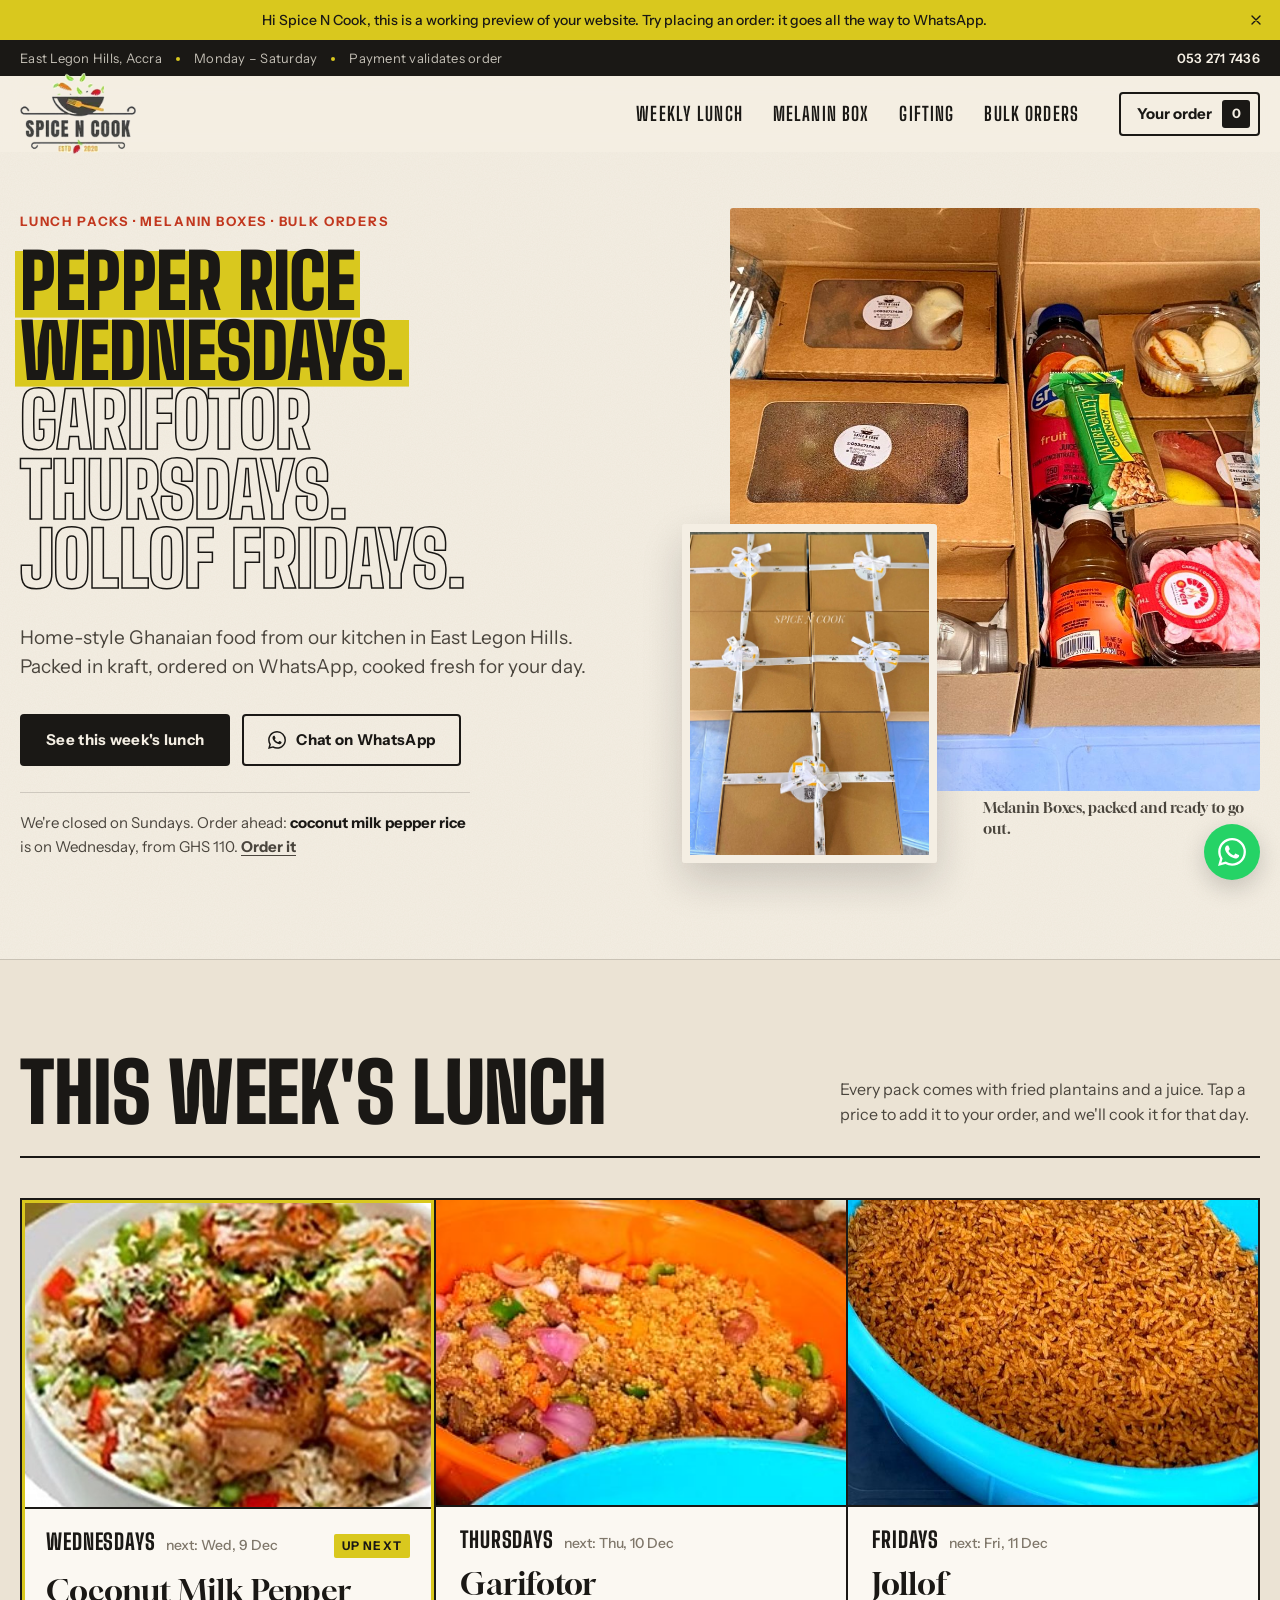
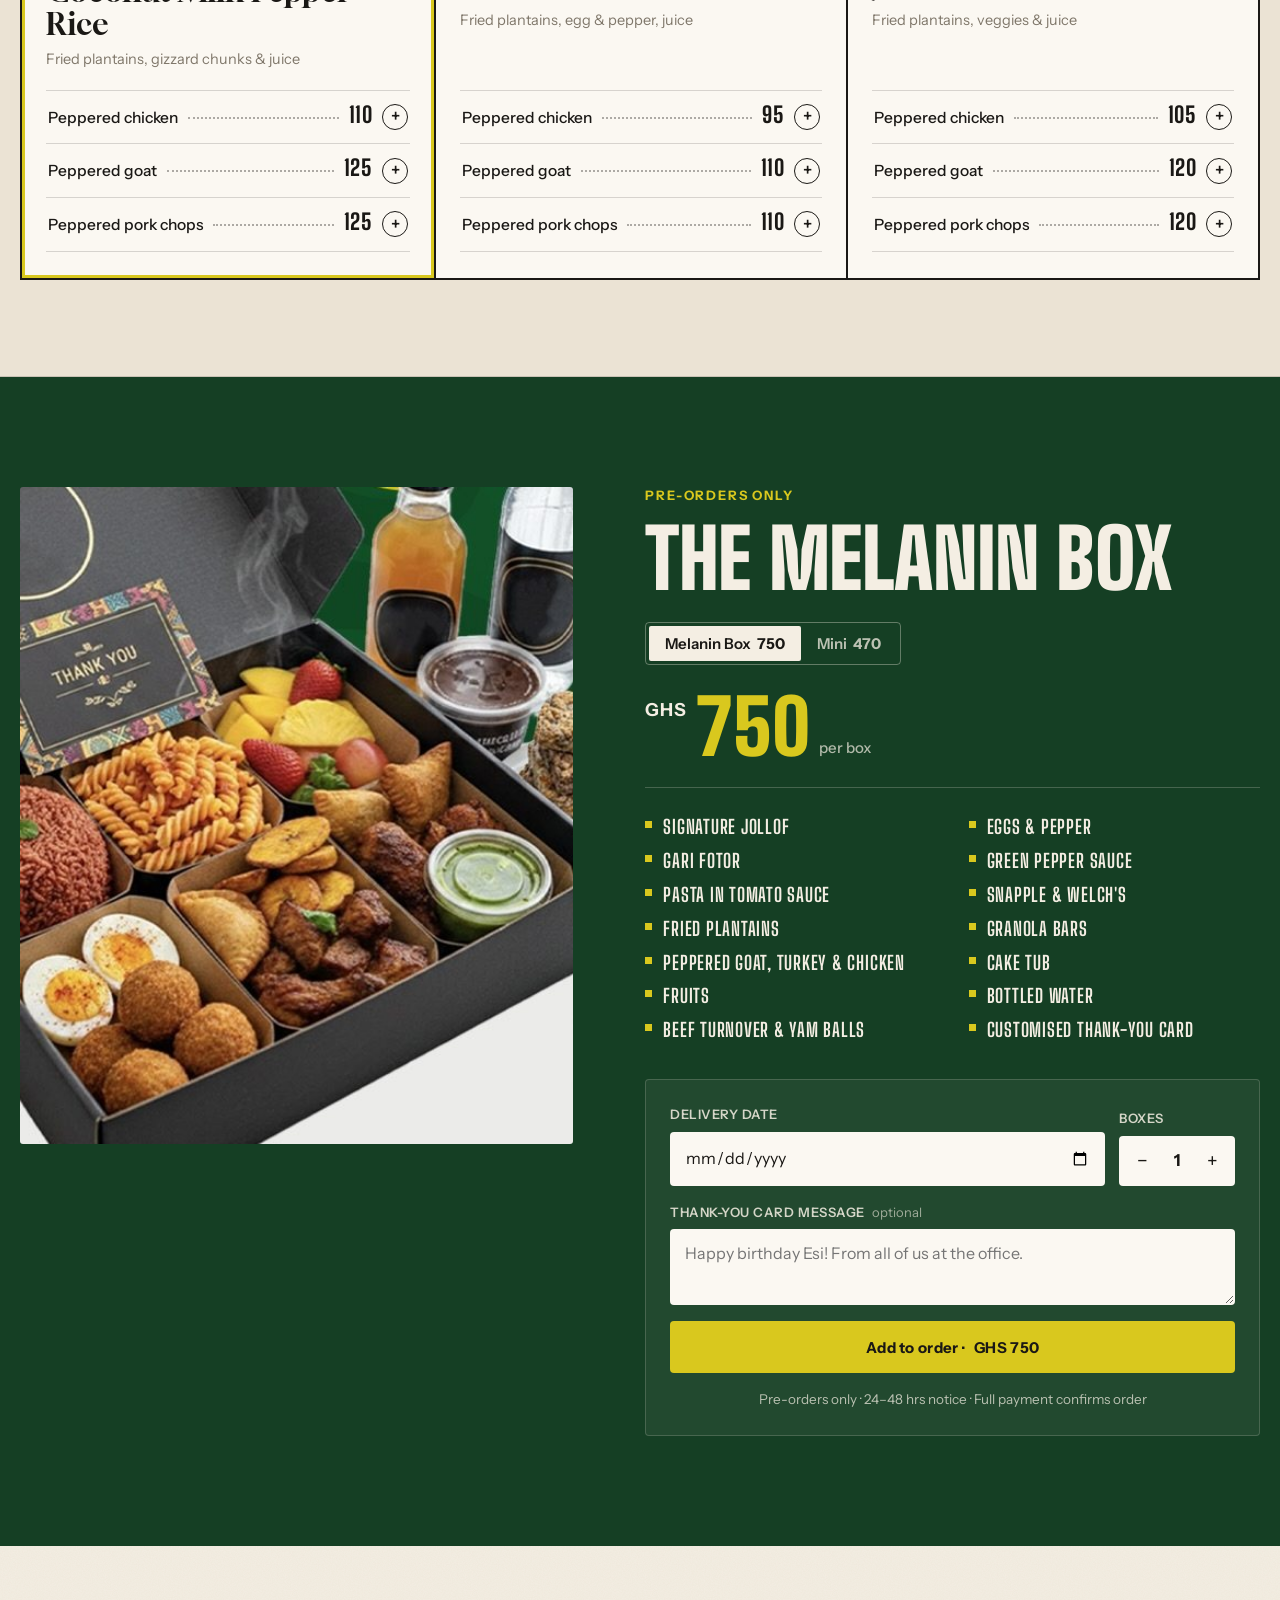
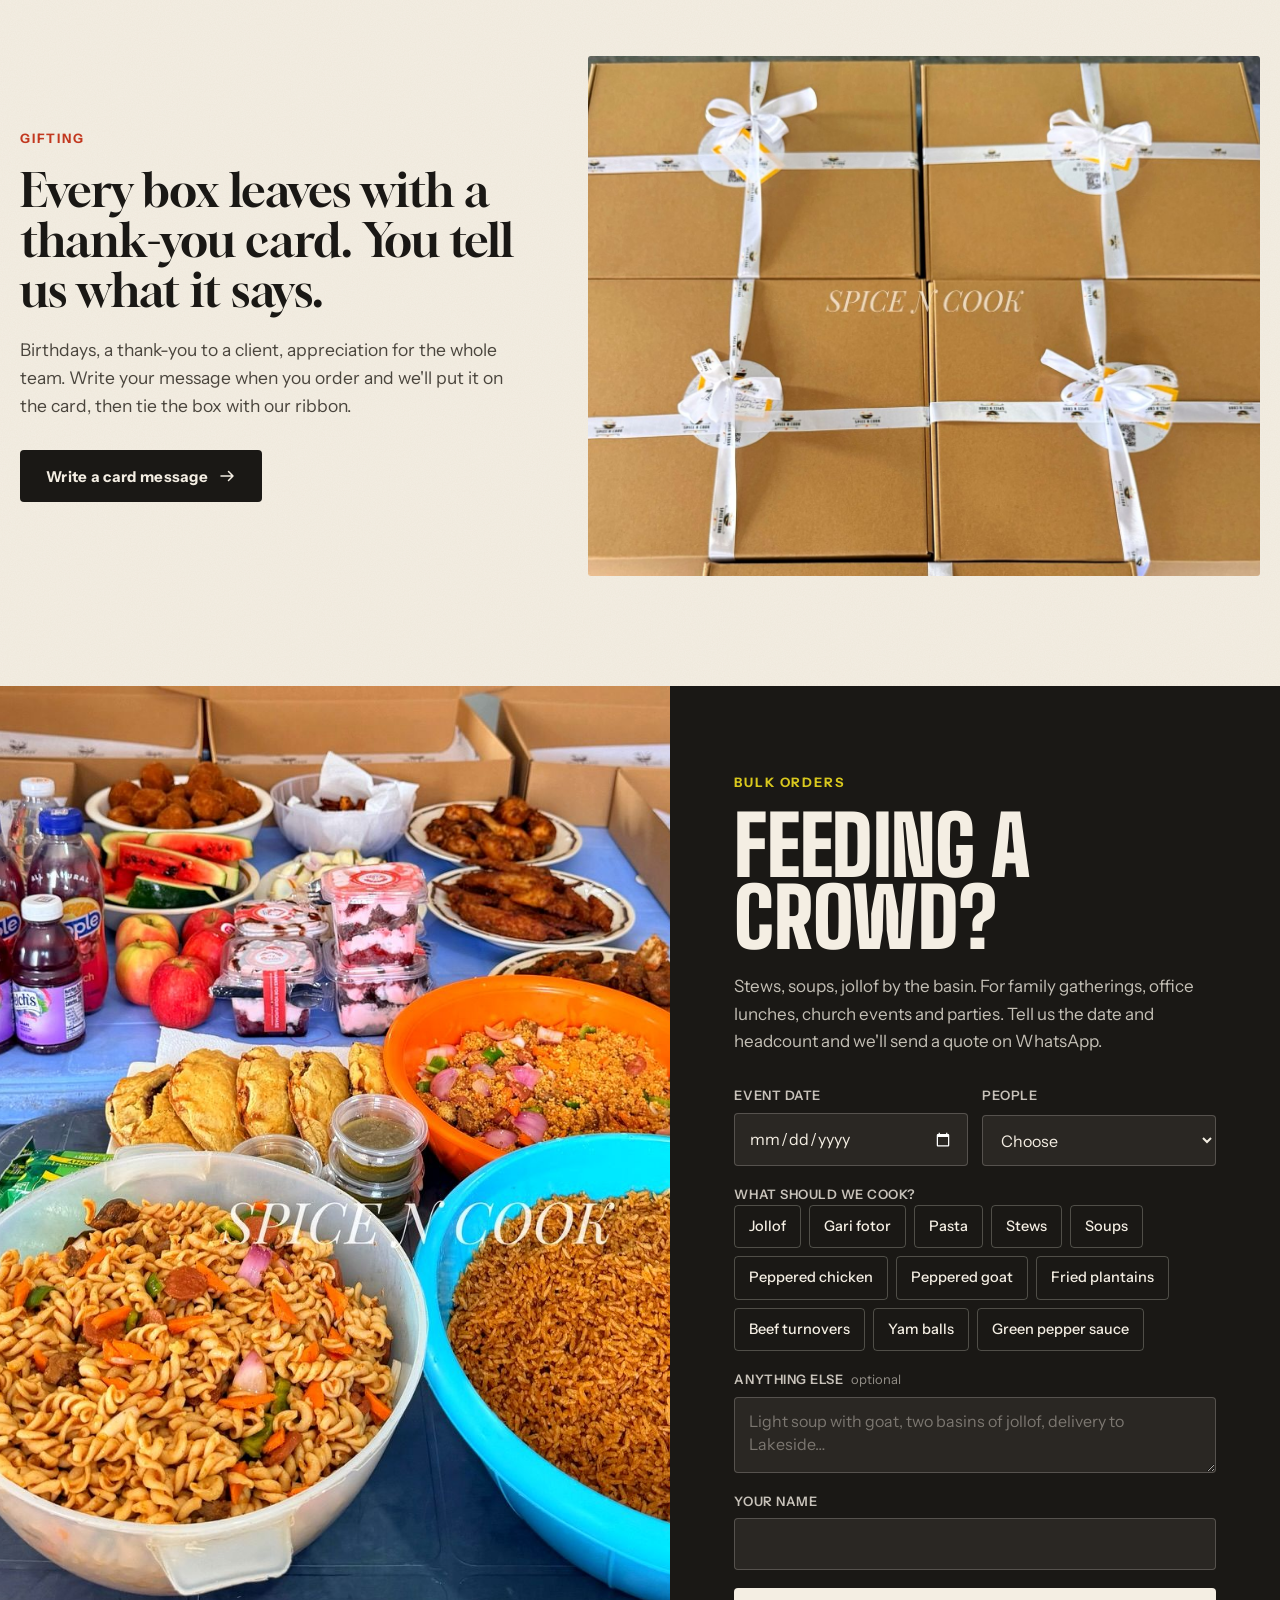
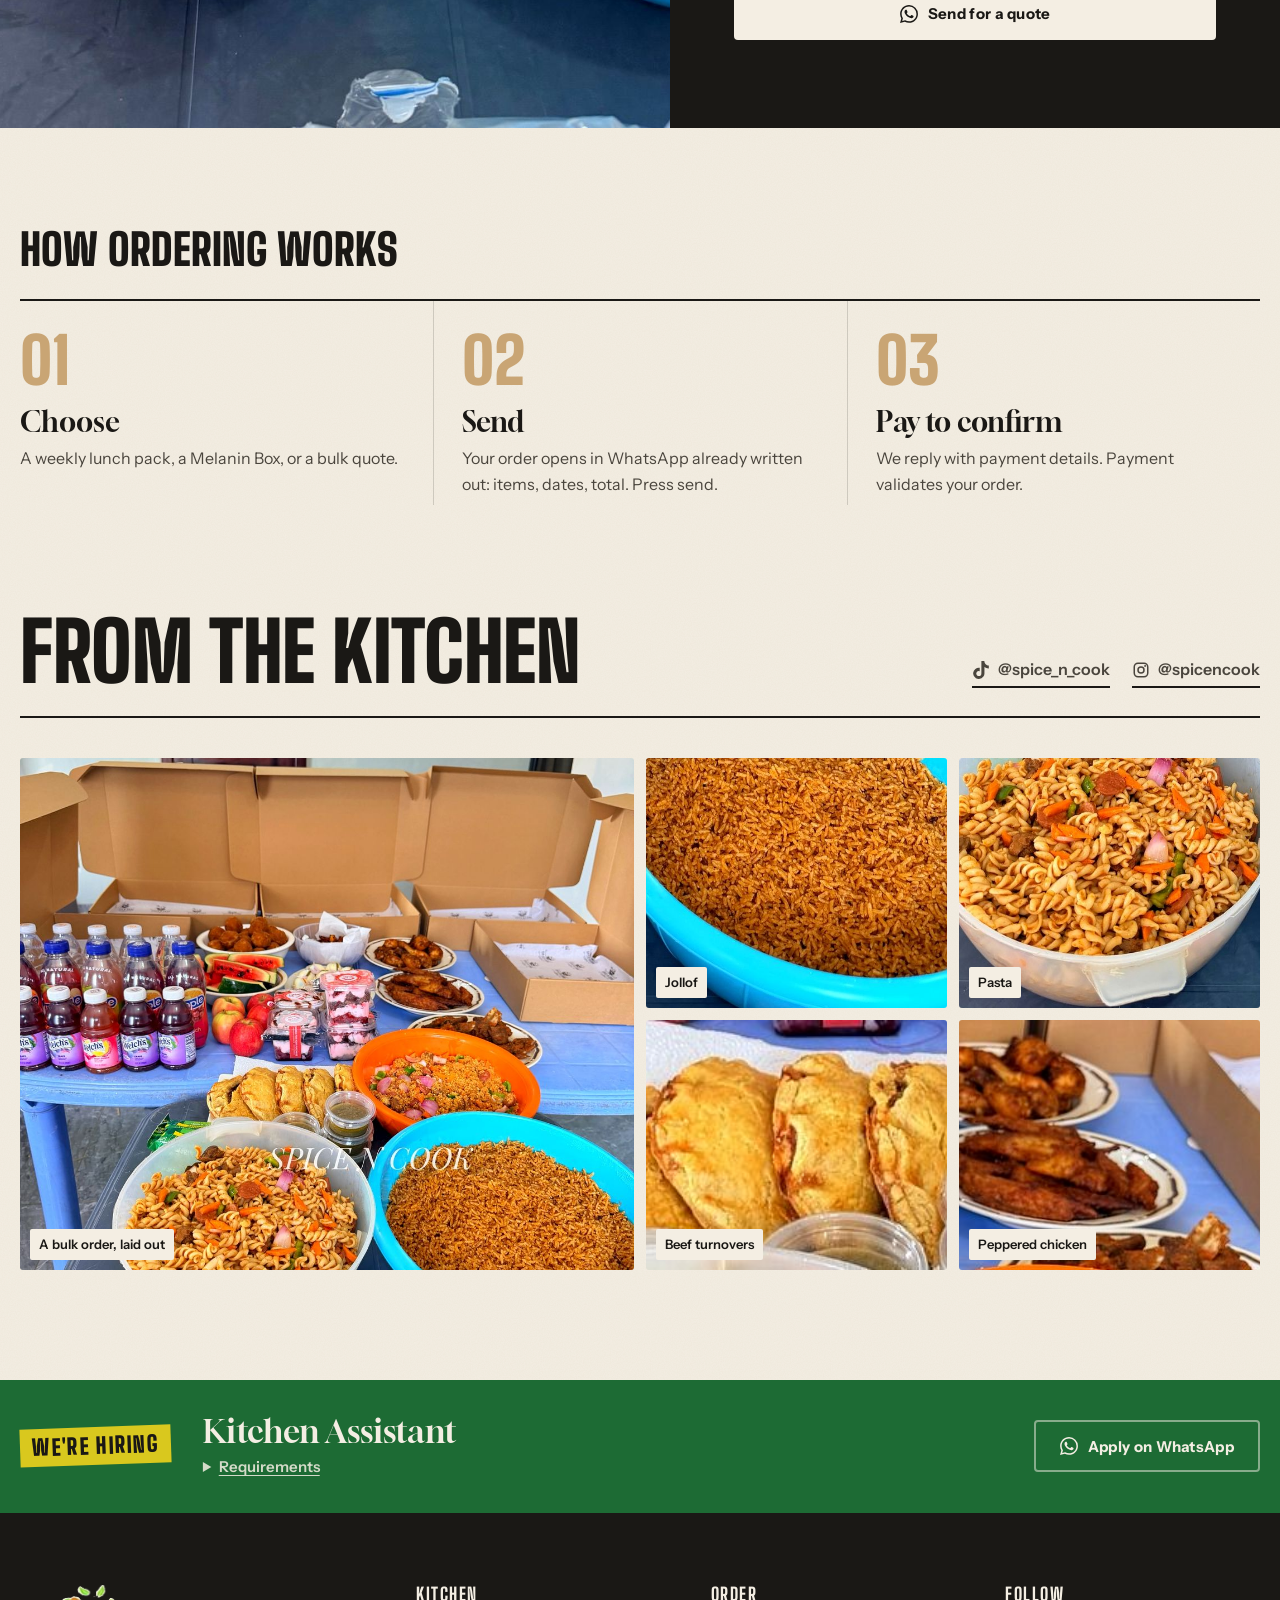
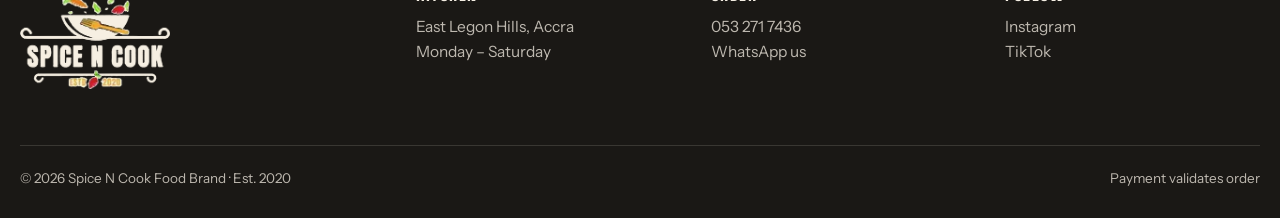
==== commit f6d45451: "Redesign around Spice N Cook's real photos, logo and brand Replace the illustrated, template-style l" ====
--- a/index.html
+++ b/index.html
@@ -4,40 +4,40 @@
   <meta charset="utf-8" />
   <meta name="viewport" content="width=device-width, initial-scale=1, viewport-fit=cover" />
   <title>Spice N Cook | Lunch Packs, Melanin Boxes &amp; Bulk Orders, East Legon Hills</title>
-  <meta name="description" content="Spice N Cook Food Brand, East Legon Hills, Accra. Weekly lunch specials (Coconut Milk Pepper Rice, Garifotor, Jollof), the Melanin Box, and bulk stews & soups. Order in one tap on WhatsApp, Mon–Sat." />
-  <meta name="theme-color" content="#0F3B27" />
-  <link rel="icon" href="assets/favicon.svg" type="image/svg+xml" />
+  <meta name="description" content="Spice N Cook, East Legon Hills, Accra. Pepper rice Wednesdays, garifotor Thursdays, jollof Fridays. Melanin Boxes, gift boxes and bulk orders. Order on WhatsApp, Mon–Sat." />
+  <meta name="theme-color" content="#F4EEE3" />
+  <link rel="icon" href="assets/favicon.png" type="image/png" />
+  <link rel="apple-touch-icon" href="assets/apple-touch-icon.png" />
   <link rel="manifest" href="site.webmanifest" />
 
-  <!-- Social share preview (WhatsApp, Instagram, X, Facebook) -->
   <meta property="og:type" content="website" />
-  <meta property="og:title" content="Spice N Cook | Proper Ghanaian lunch, packed with spice" />
-  <meta property="og:description" content="Weekly specials, the Melanin Box & bulk orders. East Legon Hills · Mon–Sat · Order on WhatsApp." />
+  <meta property="og:title" content="Spice N Cook | East Legon Hills" />
+  <meta property="og:description" content="Pepper rice Wednesdays. Garifotor Thursdays. Jollof Fridays. Melanin Boxes & bulk orders, ordered on WhatsApp." />
   <meta property="og:image" content="assets/og-image.jpg" />
   <meta name="twitter:card" content="summary_large_image" />
 
   <link rel="preconnect" href="https://fonts.googleapis.com" />
   <link rel="preconnect" href="https://fonts.gstatic.com" crossorigin />
-  <link href="https://fonts.googleapis.com/css2?family=Caveat:wght@600;700&family=Fraunces:opsz,wght@9..144,500;9..144,700;9..144,800&family=Oswald:wght@500;600&family=Plus+Jakarta+Sans:wght@400;500;600;700;800&display=swap" rel="stylesheet" />
+  <link href="https://fonts.googleapis.com/css2?family=Big+Shoulders+Display:wght@700;800;900&family=Gloock&family=Instrument+Sans:wght@400;500;600;700&display=swap" rel="stylesheet" />
   <link rel="stylesheet" href="css/styles.css" />
-
-  <!-- Structured data: helps Google show the business, hours & menu -->
+  <link rel="preload" as="image" href="assets/img/boxes-open.jpg" />
+
   <script type="application/ld+json">
   {
     "@context": "https://schema.org",
     "@type": "Restaurant",
     "name": "Spice N Cook Food Brand",
+    "foundingDate": "2020",
     "servesCuisine": ["Ghanaian", "West African"],
     "telephone": "+233532717436",
     "priceRange": "GHS 95 – GHS 750",
     "address": { "@type": "PostalAddress", "addressLocality": "East Legon Hills, Accra", "addressCountry": "GH" },
     "openingHoursSpecification": [{ "@type": "OpeningHoursSpecification", "dayOfWeek": ["Monday","Tuesday","Wednesday","Thursday","Friday","Saturday"] }],
-    "sameAs": ["https://www.tiktok.com/@spice_n_cook", "https://www.instagram.com/spicecook"],
-    "acceptsReservations": false,
+    "sameAs": ["https://www.tiktok.com/@spice_n_cook", "https://www.instagram.com/spicencook"],
     "hasMenu": {
       "@type": "Menu",
       "hasMenuSection": [
-        { "@type": "MenuSection", "name": "Weekly Specials", "hasMenuItem": [
+        { "@type": "MenuSection", "name": "Weekly lunch", "hasMenuItem": [
           { "@type": "MenuItem", "name": "Coconut Milk Pepper Rice (Wednesdays)", "offers": { "@type": "Offer", "price": "110", "priceCurrency": "GHS" } },
           { "@type": "MenuItem", "name": "Garifotor (Thursdays)", "offers": { "@type": "Offer", "price": "95", "priceCurrency": "GHS" } },
           { "@type": "MenuItem", "name": "Jollof (Fridays)", "offers": { "@type": "Offer", "price": "105", "priceCurrency": "GHS" } }
@@ -52,302 +52,242 @@
   </script>
 </head>
 <body>
-  <!-- Icon sprite -->
   <svg width="0" height="0" style="position:absolute" aria-hidden="true">
     <symbol id="i-wa" viewBox="0 0 24 24"><path fill="currentColor" d="M17.47 14.38c-.3-.15-1.76-.87-2.03-.97-.27-.1-.47-.15-.67.15-.2.3-.77.97-.94 1.16-.17.2-.35.22-.64.07-.3-.15-1.26-.46-2.39-1.47-.88-.79-1.48-1.76-1.65-2.06-.17-.3-.02-.46.13-.6.13-.14.3-.35.45-.52.15-.17.2-.3.3-.5.1-.2.05-.37-.03-.52-.07-.15-.67-1.61-.91-2.2-.24-.58-.49-.5-.67-.51h-.57c-.2 0-.52.07-.79.37-.27.3-1.04 1.02-1.04 2.48s1.07 2.88 1.21 3.07c.15.2 2.1 3.2 5.08 4.49.71.3 1.26.49 1.7.63.71.22 1.36.19 1.87.12.57-.09 1.76-.72 2-1.41.25-.7.25-1.29.18-1.41-.08-.13-.27-.2-.57-.35m-5.42 7.4h-.01a9.87 9.87 0 0 1-5.03-1.38l-.36-.21-3.74.98 1-3.65-.24-.37a9.86 9.86 0 0 1-1.51-5.26c0-5.45 4.44-9.88 9.89-9.88 2.64 0 5.12 1.03 6.99 2.9a9.82 9.82 0 0 1 2.89 6.99c0 5.45-4.44 9.88-9.88 9.88m8.41-18.3A11.82 11.82 0 0 0 12.05 0C5.5 0 .16 5.34.16 11.89c0 2.1.55 4.14 1.59 5.95L.06 24l6.3-1.65a11.88 11.88 0 0 0 5.69 1.45h.01c6.55 0 11.89-5.34 11.89-11.89a11.82 11.82 0 0 0-3.48-8.41z"/></symbol>
     <symbol id="i-tiktok" viewBox="0 0 24 24"><path fill="currentColor" d="M12.53.02C13.84 0 15.14.01 16.44 0c.08 1.53.63 3.09 1.75 4.17 1.12 1.11 2.7 1.62 4.24 1.79v4.03a10.6 10.6 0 0 1-4.2-.97c-.57-.26-1.1-.59-1.62-.93-.01 2.92.01 5.84-.02 8.75-.08 1.4-.54 2.79-1.35 3.94a7.4 7.4 0 0 1-5.91 3.21 7.3 7.3 0 0 1-4.08-1.03 7.5 7.5 0 0 1-3.65-5.71c-.02-.5-.03-1-.01-1.49a7.6 7.6 0 0 1 8.73-6.68c.02 1.48-.04 2.96-.04 4.44a3.4 3.4 0 0 0-4.38 2.12c-.21.51-.15 1.07-.14 1.61.24 1.64 1.82 3.02 3.5 2.87a3.4 3.4 0 0 0 2.77-1.61c.19-.33.4-.67.41-1.06.1-1.79.06-3.57.07-5.36.01-4.03-.01-8.05.02-12.07z"/></symbol>
     <symbol id="i-ig" viewBox="0 0 24 24"><g fill="none" stroke="currentColor" stroke-width="2"><rect x="3" y="3" width="18" height="18" rx="5"/><circle cx="12" cy="12" r="4"/></g><circle cx="17.5" cy="6.5" r="1.3" fill="currentColor"/></symbol>
-    <symbol id="i-bag" viewBox="0 0 24 24"><g fill="none" stroke="currentColor" stroke-width="2" stroke-linecap="round" stroke-linejoin="round"><path d="M5 8h14l-1 12a2 2 0 0 1-2 2H8a2 2 0 0 1-2-2z"/><path d="M9 10V6a3 3 0 0 1 6 0v4"/></g></symbol>
-    <symbol id="i-pin" viewBox="0 0 24 24"><g fill="none" stroke="currentColor" stroke-width="2" stroke-linecap="round" stroke-linejoin="round"><path d="M12 22s7-6.2 7-12a7 7 0 0 0-14 0c0 5.8 7 12 7 12z"/><circle cx="12" cy="10" r="2.5"/></g></symbol>
-    <symbol id="i-clock" viewBox="0 0 24 24"><g fill="none" stroke="currentColor" stroke-width="2" stroke-linecap="round"><circle cx="12" cy="12" r="9"/><path d="M12 7v5l3 2"/></g></symbol>
-    <symbol id="i-phone" viewBox="0 0 24 24"><path fill="none" stroke="currentColor" stroke-width="2" stroke-linejoin="round" d="M5 3h4l2 5-2.5 1.5a11 11 0 0 0 6 6L16 13l5 2v4a2 2 0 0 1-2 2A16 16 0 0 1 3 5a2 2 0 0 1 2-2"/></symbol>
-    <symbol id="i-check" viewBox="0 0 24 24"><path fill="none" stroke="currentColor" stroke-width="2.6" stroke-linecap="round" stroke-linejoin="round" d="M5 12.5l4.5 4.5L19 7.5"/></symbol>
-    <symbol id="i-x" viewBox="0 0 24 24"><path fill="none" stroke="currentColor" stroke-width="2.2" stroke-linecap="round" d="M6 6l12 12M18 6L6 18"/></symbol>
-    <symbol id="i-arrow" viewBox="0 0 24 24"><path fill="none" stroke="currentColor" stroke-width="2.2" stroke-linecap="round" stroke-linejoin="round" d="M5 12h14M13 6l6 6-6 6"/></symbol>
-    <symbol id="i-cash" viewBox="0 0 24 24"><g fill="none" stroke="currentColor" stroke-width="2" stroke-linecap="round"><rect x="2" y="6" width="20" height="12" rx="2"/><circle cx="12" cy="12" r="2.5"/><path d="M6 9v.01M18 15v.01"/></g></symbol>
-    <symbol id="i-gift" viewBox="0 0 24 24"><g fill="none" stroke="currentColor" stroke-width="2" stroke-linecap="round" stroke-linejoin="round"><rect x="3" y="8" width="18" height="4" rx="1"/><path d="M5 12v8a1 1 0 0 0 1 1h12a1 1 0 0 0 1-1v-8M12 8v13M12 8S10.5 3 8 3.5 7 8 12 8zm0 0s1.5-5 4-4.5S17 8 12 8z"/></g></symbol>
-    <symbol id="i-pot" viewBox="0 0 24 24"><g fill="none" stroke="currentColor" stroke-width="2" stroke-linecap="round" stroke-linejoin="round"><path d="M4 10h16v6a4 4 0 0 1-4 4H8a4 4 0 0 1-4-4zM2 10h2M20 10h2M9 6c0-1 1-1 1-2M14 6c0-1 1-1 1-2"/></g></symbol>
-    <symbol id="i-hat" viewBox="0 0 24 24"><g fill="none" stroke="currentColor" stroke-width="2" stroke-linejoin="round"><path d="M7 21h10M7 17h10v4H7zM7 17V13.5A4.5 4.5 0 0 1 6 5a5 5 0 0 1 6-2 5 5 0 0 1 6 2 4.5 4.5 0 0 1-1 8.5V17"/></g></symbol>
-    <symbol id="i-play" viewBox="0 0 24 24"><path fill="currentColor" d="M8 5.5v13l11-6.5z"/></symbol>
-    <symbol id="i-spark" viewBox="0 0 24 24"><path fill="currentColor" d="M12 2l1.8 6.2L20 10l-6.2 1.8L12 18l-1.8-6.2L4 10l6.2-1.8z"/></symbol>
+    <symbol id="i-x" viewBox="0 0 24 24"><path fill="none" stroke="currentColor" stroke-width="2" stroke-linecap="round" d="M6 6l12 12M18 6L6 18"/></symbol>
+    <symbol id="i-arrow" viewBox="0 0 24 24"><path fill="none" stroke="currentColor" stroke-width="2" stroke-linecap="round" stroke-linejoin="round" d="M4 12h16M14 6l6 6-6 6"/></symbol>
   </svg>
 
-  <a class="skip" href="#specials">Skip to menu</a>
-
-  <!-- Personal welcome bar for the demo (toggle in js/menu.js → showPreviewBar) -->
-  <div class="preview-bar" id="previewBar" hidden>
-    <span><svg><use href="#i-spark"/></svg> Hi Spice N Cook 👋 This is a live preview of <b>your new website</b>. Tap around, it all works.</span>
-    <button type="button" aria-label="Dismiss" id="previewClose"><svg><use href="#i-x"/></svg></button>
+  <a class="skip" href="#lunch">Skip to the menu</a>
+
+  <div class="preview" id="previewBar" hidden>
+    <p>Hi Spice N Cook, this is a working preview of your website. Try placing an order: it goes all the way to WhatsApp.</p>
+    <button type="button" id="previewClose" aria-label="Dismiss"><svg><use href="#i-x"/></svg></button>
   </div>
 
-  <header class="nav" id="nav">
-    <div class="wrap nav__inner">
-      <a href="#top" class="brand" aria-label="Spice N Cook home">
-        <img src="assets/logo-mark.svg" alt="" width="46" height="32" />
-        <span class="brand__word">SPICE N COOK<small>Food Brand</small></span>
-      </a>
-      <nav class="nav__links" aria-label="Main">
-        <a href="#specials">Weekly Specials</a>
-        <a href="#boxes">Melanin Box</a>
-        <a href="#bulk">Bulk Orders</a>
-        <a href="#how">How to Order</a>
-      </nav>
-      <div class="nav__actions">
-        <a class="btn btn--ghost btn--sm hide-sm" data-wa="Hello Spice N Cook! 👋" href="#"><svg><use href="#i-wa"/></svg> Chat</a>
-        <button class="cart-btn" type="button" id="cartBtn" aria-label="Open your order">
-          <svg><use href="#i-bag"/></svg>
-          <span class="cart-btn__count" id="cartCount">0</span>
+  <header class="top" id="top">
+    <div class="util">
+      <div class="wrap util__in">
+        <span>East Legon Hills, Accra</span>
+        <span>Monday – Saturday</span>
+        <span>Payment validates order</span>
+        <a data-link="tel" class="util__tel">053 271 7436</a>
+      </div>
+    </div>
+    <div class="bar" id="bar">
+      <div class="wrap bar__in">
+        <a href="#main" class="logo" aria-label="Spice N Cook, home"><img src="assets/img/logo.png" alt="Spice N Cook, established 2020" width="160" height="111" /></a>
+        <nav class="nav" aria-label="Main">
+          <a href="#lunch">Weekly lunch</a>
+          <a href="#boxes">Melanin Box</a>
+          <a href="#gifting">Gifting</a>
+          <a href="#bulk">Bulk orders</a>
+        </nav>
+        <button class="order-btn" type="button" id="cartBtn">
+          <span>Your order</span><span class="order-btn__n" id="cartCount">0</span>
         </button>
       </div>
     </div>
   </header>
 
-  <main id="top">
+  <main id="main">
     <!-- ================= HERO ================= -->
     <section class="hero">
-      <div class="hero__bg" aria-hidden="true"></div>
       <div class="wrap hero__grid">
-        <div class="hero__copy">
-          <p class="pill reveal"><span class="pulse"></span> <span id="statusText">Taking orders Monday – Saturday</span></p>
-          <h1 class="reveal">Proper Ghanaian lunch, <em>packed with spice</em> &amp;&nbsp;love.</h1>
-          <p class="lead reveal">Lunch packs, the famous Melanin Box, and bulk stews &amp; soups, cooked fresh in <b>East Legon Hills</b>. Pick your meal, tap once, and your order lands straight in our WhatsApp.</p>
-          <div class="hero__ctas reveal">
-            <a href="#specials" class="btn btn--primary btn--lg">See this week's menu <svg><use href="#i-arrow"/></svg></a>
-            <a href="#" class="btn btn--wa btn--lg" data-wa="Hello Spice N Cook! 👋 I'd like to place an order."><svg><use href="#i-wa"/></svg> Order on WhatsApp</a>
+        <div class="hero__text">
+          <p class="kicker">Lunch packs · Melanin Boxes · Bulk orders</p>
+          <h1 class="days" id="days">
+            <span data-day="3"><em>Pepper rice Wednesdays.</em></span>
+            <span data-day="4"><em>Garifotor Thursdays.</em></span>
+            <span data-day="5"><em>Jollof Fridays.</em></span>
+          </h1>
+          <p class="lede">Home-style Ghanaian food from our kitchen in East Legon Hills. Packed in kraft, ordered on WhatsApp, cooked fresh for your day.</p>
+          <div class="hero__cta">
+            <a href="#lunch" class="btn btn--ink">See this week's lunch</a>
+            <a href="#" class="btn btn--line" data-wa="Hello Spice N Cook! I'd like to place an order."><svg><use href="#i-wa"/></svg> Chat on WhatsApp</a>
           </div>
-          <ul class="hero__facts reveal">
-            <li><b>9.8K+</b><span>TikTok likes</span></li>
-            <li><b>3</b><span>weekly specials</span></li>
-            <li><b>GHS 95</b><span>lunch packs from</span></li>
-          </ul>
-        </div>
-
-        <div class="hero__visual reveal">
-          <div class="ring" aria-hidden="true">
-            <svg viewBox="0 0 300 300">
-              <defs><path id="circ" d="M150,150 m-128,0 a128,128 0 1,1 256,0 a128,128 0 1,1 -256,0"/></defs>
-              <text><textPath href="#circ">SPICE N COOK ✦ EAST LEGON HILLS ✦ COOKED WITH LOVE ✦ ACCRA ✦ </textPath></text>
-            </svg>
-          </div>
-          <div class="hero__plate photo" data-photo="assets/photos/hero.jpg" data-art="jollof" role="img" aria-label="A plate of jollof with peppered chicken and fried plantains"></div>
-          <div class="sticker" aria-hidden="true"><span>from</span><b>95</b><span>cedis</span></div>
-          <div class="today-card glass" id="todayCard">
-            <!-- filled by app.js -->
-          </div>
-          <div class="chip-float"><svg><use href="#i-cash"/></svg> Payment validates order</div>
-        </div>
-      </div>
-    </section>
-
-    <div class="marquee" aria-hidden="true">
-      <div class="marquee__track">
-        <span>Signature Jollof</span><i>✦</i><span>Garifotor</span><i>✦</i><span>Coconut Milk Pepper Rice</span><i>✦</i><span>Peppered Goat</span><i>✦</i><span>Melanin Box</span><i>✦</i><span>Small Chops</span><i>✦</i><span>Green Pepper Sauce</span><i>✦</i><span>Bulk Stews &amp; Soups</span><i>✦</i>
-        <span>Signature Jollof</span><i>✦</i><span>Garifotor</span><i>✦</i><span>Coconut Milk Pepper Rice</span><i>✦</i><span>Peppered Goat</span><i>✦</i><span>Melanin Box</span><i>✦</i><span>Small Chops</span><i>✦</i><span>Green Pepper Sauce</span><i>✦</i><span>Bulk Stews &amp; Soups</span><i>✦</i>
-      </div>
-    </div>
-
-    <!-- ================= WEEKLY SPECIALS ================= -->
-    <section class="section specials" id="specials">
+          <p class="hero__today" id="heroToday"></p>
+        </div>
+        <figure class="hero__media">
+          <img class="hero__main" src="assets/img/boxes-open.jpg" alt="Two kraft Melanin Boxes, open, packed with food packs, juice, granola, cake and water" width="1400" height="1108" />
+          <img class="hero__inset" src="assets/img/gift-boxes.jpg" alt="Kraft gift boxes tied with Spice N Cook ribbon" width="1100" height="1467" loading="lazy" />
+          <figcaption>Melanin Boxes, packed and ready to go out.</figcaption>
+        </figure>
+      </div>
+    </section>
+
+    <!-- ================= WEEKLY LUNCH ================= -->
+    <section class="lunch" id="lunch">
       <div class="wrap">
-        <header class="section__head reveal">
-          <p class="script">Specials</p>
-          <h2>Wednesday, Thursday &amp; Friday</h2>
-          <p>A different lunch pack each day, every pack served with fried plantains and a juice. Choose your protein and we'll handle the rest.</p>
+        <header class="head">
+          <h2>This week's lunch</h2>
+          <p>Every pack comes with fried plantains and a juice. Tap a price to add it to your order, and we'll cook it for that day.</p>
         </header>
-
-        <div class="week reveal" id="week" role="tablist" aria-label="Pick a day"></div>
-        <div class="special" id="specialPanel" aria-live="polite"></div>
-      </div>
-    </section>
-
-    <!-- ================= MELANIN BOXES ================= -->
-    <section class="section boxes" id="boxes">
-      <div class="boxes__pattern" aria-hidden="true"></div>
-      <div class="wrap">
-        <header class="section__head section__head--light reveal">
-          <p class="script">Introducing the</p>
-          <h2>Melanin Box family</h2>
-          <p>A whole spread in one beautiful box, from signature jollof and peppered meats to small chops, cake and a thank-you card we write for you. Made for gifting, celebrations &amp; office treats.</p>
-          <label class="switch">
-            <input type="checkbox" id="compareToggle" />
-            <span class="switch__track"><span class="switch__thumb"></span></span>
-            Highlight what's different
-          </label>
-        </header>
-        <div class="boxes__grid" id="boxesGrid"></div>
-        <p class="boxes__note reveal"><svg><use href="#i-clock"/></svg> Pre-orders only &nbsp;·&nbsp; Full payment confirms your box</p>
+        <div class="menu" id="menu"></div>
+      </div>
+    </section>
+
+    <!-- ================= MELANIN BOX ================= -->
+    <section class="boxes" id="boxes">
+      <div class="wrap boxes__grid">
+        <figure class="boxes__media">
+          <img src="assets/img/melanin-box.jpg" alt="An open Melanin Box: jollof, pasta, fruit, plantains, small chops, eggs, green pepper sauce, drinks and a thank-you card" width="505" height="600" loading="lazy" />
+        </figure>
+        <div class="boxes__body">
+          <p class="kicker kicker--lime">Pre-orders only</p>
+          <h2 id="boxTitle">The Melanin Box</h2>
+          <div class="tabs" role="tablist" aria-label="Box size" id="boxTabs"></div>
+          <p class="bigprice" id="boxPrice"></p>
+          <ul class="contents" id="boxContents"></ul>
+          <form class="boxform" id="boxForm" novalidate>
+            <div class="boxform__row">
+              <label class="field"><span>Delivery date</span><input type="date" name="date" required /></label>
+              <div class="field"><span>Boxes</span>
+                <div class="stepper"><button type="button" data-q="-1" aria-label="One fewer box">−</button><output name="qty">1</output><button type="button" data-q="1" aria-label="One more box">+</button></div>
+              </div>
+            </div>
+            <label class="field"><span>Thank-you card message <em>optional</em></span>
+              <textarea name="msg" rows="2" maxlength="160" placeholder="Happy birthday Esi! From all of us at the office."></textarea></label>
+            <button class="btn btn--lime btn--block" type="submit">Add to order · <span id="boxTotal">GHS 750</span></button>
+            <p class="boxform__note" id="boxNotice"></p>
+          </form>
+        </div>
+      </div>
+    </section>
+
+    <!-- ================= GIFTING ================= -->
+    <section class="gift" id="gifting">
+      <div class="wrap gift__grid">
+        <div class="gift__text">
+          <p class="kicker">Gifting</p>
+          <h2>Every box leaves with a thank-you card. You tell us what it says.</h2>
+          <p>Birthdays, a thank-you to a client, appreciation for the whole team. Write your message when you order and we'll put it on the card, then tie the box with our ribbon.</p>
+          <button class="btn btn--ink" type="button" id="writeCard">Write a card message <svg><use href="#i-arrow"/></svg></button>
+        </div>
+        <figure class="gift__media">
+          <img src="assets/img/gift-boxes-wide.jpg" alt="Five kraft boxes tied with white Spice N Cook ribbon and gift tags" width="1400" height="1069" loading="lazy" />
+        </figure>
       </div>
     </section>
 
     <!-- ================= BULK ================= -->
-    <section class="section bulk" id="bulk">
-      <div class="wrap bulk__grid">
-        <div class="bulk__copy reveal">
-          <p class="script">Feeding a crowd?</p>
-          <h2>Bulk stews, soups &amp; party trays</h2>
-          <p>Family gatherings, office lunches, church events, birthdays… Tell us what you need and how many people, and we'll send you a quote on WhatsApp.</p>
-          <ul class="ticks">
-            <li><svg><use href="#i-check"/></svg> Freshly cooked in bulk for your date</li>
-            <li><svg><use href="#i-check"/></svg> Mix &amp; match stews, soups, rice &amp; proteins</li>
-            <li><svg><use href="#i-check"/></svg> One message, no back-and-forth to get started</li>
-          </ul>
-          <div class="pot-art" aria-hidden="true">
-            <svg viewBox="0 0 260 160">
-              <g class="steam"><path d="M90 40c-10-12 10-18 0-32"/><path d="M130 36c-10-12 10-18 0-32"/><path d="M170 40c-10-12 10-18 0-32"/></g>
-              <ellipse cx="130" cy="150" rx="110" ry="8" fill="#000" opacity=".08"/>
-              <path d="M40 60h180v50a40 40 0 0 1-40 40H80a40 40 0 0 1-40-40z" fill="#22211D"/>
-              <rect x="30" y="52" width="200" height="14" rx="7" fill="#33312B"/>
-              <path d="M18 78h22M220 78h22" stroke="#22211D" stroke-width="10" stroke-linecap="round"/>
-              <ellipse cx="130" cy="59" rx="92" ry="6" fill="#B8341F"/>
-              <circle cx="100" cy="58" r="5" fill="#E2683A"/><circle cx="150" cy="58" r="4" fill="#3E8E2E"/><circle cx="170" cy="59" r="5" fill="#7A2E12"/>
-              <path d="M60 100c20 20 60 26 90 20" stroke="#fff" stroke-opacity=".1" stroke-width="6" fill="none" stroke-linecap="round"/>
-            </svg>
-          </div>
-        </div>
-
-        <form class="card bulk__form reveal" id="bulkForm" novalidate>
-          <h3><svg><use href="#i-pot"/></svg> Request a bulk quote</h3>
-          <div class="field-row">
+    <section class="bulk" id="bulk">
+      <figure class="bulk__media">
+        <img src="assets/img/spread.jpg" alt="A table set with a bulk order: jollof, pasta, garifotor, peppered chicken, turnovers, fruit and drinks" width="1440" height="1280" loading="lazy" />
+      </figure>
+      <div class="bulk__panel">
+        <p class="kicker">Bulk orders</p>
+        <h2>Feeding a crowd?</h2>
+        <p>Stews, soups, jollof by the basin. For family gatherings, office lunches, church events and parties. Tell us the date and headcount and we'll send a quote on WhatsApp.</p>
+        <form id="bulkForm" class="bulkform" novalidate>
+          <div class="bulkform__row">
             <label class="field"><span>Event date</span><input type="date" name="date" required /></label>
-            <label class="field"><span>Number of people</span>
+            <label class="field"><span>People</span>
               <select name="guests" required>
-                <option value="">Choose…</option>
+                <option value="">Choose</option>
                 <option>10 – 25</option><option>25 – 50</option><option>50 – 100</option><option>100 – 200</option><option>200+</option>
               </select>
             </label>
           </div>
           <fieldset class="field">
-            <legend>What would you like?</legend>
+            <legend>What should we cook?</legend>
             <div class="chips" id="bulkChips"></div>
           </fieldset>
-          <label class="field"><span>Anything else?</span><textarea name="notes" rows="3" placeholder="e.g. light soup with goat, 2 big pans of jollof, delivery to Lakeside…"></textarea></label>
-          <label class="field"><span>Your name</span><input type="text" name="name" autocomplete="name" placeholder="Ama Mensah" required /></label>
+          <label class="field"><span>Anything else <em>optional</em></span><textarea name="notes" rows="2" placeholder="Light soup with goat, two basins of jollof, delivery to Lakeside…"></textarea></label>
+          <label class="field"><span>Your name</span><input type="text" name="name" autocomplete="name" required /></label>
           <p class="form-error" id="bulkError" role="alert" hidden></p>
-          <button class="btn btn--wa btn--lg btn--block" type="submit"><svg><use href="#i-wa"/></svg> Get my quote on WhatsApp</button>
+          <button class="btn btn--ink btn--block" type="submit"><svg><use href="#i-wa"/></svg> Send for a quote</button>
         </form>
       </div>
     </section>
 
-    <!-- ================= HOW IT WORKS ================= -->
-    <section class="section how" id="how">
+    <!-- ================= HOW ================= -->
+    <section class="how" id="how">
       <div class="wrap">
-        <header class="section__head reveal">
-          <p class="script">Easy as</p>
-          <h2>Ordering in four taps</h2>
+        <h2 class="how__title">How ordering works</h2>
+        <ol class="how__list">
+          <li><b>01</b><h3>Choose</h3><p>A weekly lunch pack, a Melanin Box, or a bulk quote.</p></li>
+          <li><b>02</b><h3>Send</h3><p>Your order opens in WhatsApp already written out: items, dates, total. Press send.</p></li>
+          <li><b>03</b><h3>Pay to confirm</h3><p>We reply with payment details. Payment validates your order.</p></li>
+        </ol>
+      </div>
+    </section>
+
+    <!-- ================= KITCHEN FEED ================= -->
+    <section class="feed" id="kitchen">
+      <div class="wrap">
+        <header class="head head--split">
+          <h2>From the kitchen</h2>
+          <p class="feed__links">
+            <a data-link="tiktok" target="_blank" rel="noopener"><svg><use href="#i-tiktok"/></svg> @spice_n_cook</a>
+            <a data-link="instagram" target="_blank" rel="noopener"><svg><use href="#i-ig"/></svg> @spicencook</a>
+          </p>
         </header>
-        <ol class="steps">
-          <li class="step reveal"><span class="step__n">1</span><h3>Pick your food</h3><p>Choose a weekly special, a Melanin Box, or ask for a bulk quote.</p></li>
-          <li class="step reveal"><span class="step__n">2</span><h3>Send on WhatsApp</h3><p>Your order is written out for you: items, date, total. Just press send.</p></li>
-          <li class="step reveal"><span class="step__n">3</span><h3>Pay to confirm</h3><p>We reply with payment details. <b>Payment validates your order.</b></p></li>
-          <li class="step reveal"><span class="step__n">4</span><h3>Eat well</h3><p>Fresh food, ready on your day. Mon–Sat, from East Legon Hills.</p></li>
-        </ol>
-      </div>
-    </section>
-
-    <!-- ================= SOCIAL ================= -->
-    <section class="section social" id="social">
-      <div class="wrap social__grid">
-        <div class="social__copy reveal">
-          <p class="script">Loved on</p>
-          <h2>TikTok &amp; Instagram</h2>
-          <p>Watch what's cooking this week, see the boxes come together, and catch the new specials first.</p>
-          <div class="stats">
-            <div><b data-count="9894">9,894</b><span>likes</span></div>
-            <div><b data-count="11500" data-format="k">11.5K</b><span>views on one video</span></div>
-            <div><b data-count="623">623</b><span>followers</span></div>
-          </div>
-          <div class="social__btns">
-            <a class="btn btn--dark" data-link="tiktok" target="_blank" rel="noopener"><svg><use href="#i-tiktok"/></svg> @spice_n_cook</a>
-            <a class="btn btn--ghost" data-link="instagram" target="_blank" rel="noopener"><svg><use href="#i-ig"/></svg> @spicecook</a>
-          </div>
-        </div>
-        <div class="phones reveal" aria-hidden="true">
-          <a class="phone phone--1" data-link="tiktok" target="_blank" rel="noopener" tabindex="-1">
-            <div class="photo" data-photo="assets/photos/tiktok-1.jpg" data-art="garifotor"></div>
-            <span class="phone__cap">Garifotor goodness! Available on Thursdays…</span><span class="phone__play"><svg><use href="#i-play"/></svg></span>
-          </a>
-          <a class="phone phone--2" data-link="tiktok" target="_blank" rel="noopener" tabindex="-1">
-            <div class="photo" data-photo="assets/photos/tiktok-2.jpg" data-art="boxBig"></div>
-            <span class="phone__cap">The Melanin Box 📦</span><span class="phone__play"><svg><use href="#i-play"/></svg></span>
-          </a>
-          <a class="phone phone--3" data-link="tiktok" target="_blank" rel="noopener" tabindex="-1">
-            <div class="photo" data-photo="assets/photos/tiktok-3.jpg" data-art="pepperRice"></div>
-            <span class="phone__cap">Wednesday Menu: Coconut Milk Pepper Rice</span><span class="phone__play"><svg><use href="#i-play"/></svg></span>
-          </a>
-        </div>
+        <div class="grid" id="gallery"></div>
       </div>
     </section>
 
     <!-- ================= HIRING ================= -->
-    <section class="section hiring" id="hiring">
-      <div class="wrap">
-        <div class="hiring__card reveal">
-          <div class="hiring__icon"><svg><use href="#i-hat"/></svg></div>
-          <div class="hiring__body">
-            <p class="eyebrow">We're hiring</p>
-            <h2 id="hiringRole">Kitchen Assistant</h2>
-            <details>
-              <summary>See requirements</summary>
-              <ul id="hiringReqs"></ul>
-            </details>
-          </div>
-          <a class="btn btn--primary" href="#" id="hiringBtn"><svg><use href="#i-wa"/></svg> Send your CV</a>
-        </div>
+    <section class="hire" id="hiring">
+      <div class="wrap hire__in">
+        <p class="hire__tag">We're hiring</p>
+        <div class="hire__body">
+          <h2 id="hiringRole">Kitchen Assistant</h2>
+          <details>
+            <summary>Requirements</summary>
+            <ul id="hiringReqs"></ul>
+          </details>
+        </div>
+        <a class="btn btn--line btn--light" href="#" id="hiringBtn"><svg><use href="#i-wa"/></svg> Apply on WhatsApp</a>
       </div>
     </section>
   </main>
 
-  <!-- ================= FOOTER ================= -->
-  <footer class="footer">
-    <div class="wrap footer__grid">
+  <footer class="foot">
+    <div class="wrap foot__grid">
+      <img class="foot__logo" src="assets/img/logo-light.png" alt="Spice N Cook" width="160" height="111" />
       <div>
-        <a href="#top" class="brand brand--light">
-          <img src="assets/logo-mark.svg" alt="" width="46" height="32" />
-          <span class="brand__word">SPICE N COOK<small>Food Brand</small></span>
-        </a>
-        <p class="footer__tag">Lunch packs &amp; boxes, bulk orders (stews, soups…). Cooked with love in East Legon Hills.</p>
-      </div>
-      <ul class="footer__list">
-        <li><svg><use href="#i-pin"/></svg> East Legon Hills, Accra</li>
-        <li><svg><use href="#i-clock"/></svg> Monday – Saturday</li>
-        <li><svg><use href="#i-phone"/></svg> <a data-link="tel">053 271 7436</a></li>
-        <li><svg><use href="#i-cash"/></svg> Payment validates order</li>
-      </ul>
-      <div class="footer__social">
-        <a data-link="tiktok" target="_blank" rel="noopener" aria-label="TikTok"><svg><use href="#i-tiktok"/></svg></a>
-        <a data-link="instagram" target="_blank" rel="noopener" aria-label="Instagram"><svg><use href="#i-ig"/></svg></a>
-        <a href="#" data-wa="Hello Spice N Cook! 👋" aria-label="WhatsApp"><svg><use href="#i-wa"/></svg></a>
-      </div>
-    </div>
-    <div class="wrap footer__bottom">
-      <span>© <span id="year">2026</span> Spice N Cook Food Brand</span>
-      <a href="#top">Back to top ↑</a>
+        <h3>Kitchen</h3>
+        <p>East Legon Hills, Accra<br />Monday – Saturday</p>
+      </div>
+      <div>
+        <h3>Order</h3>
+        <p><a data-link="tel">053 271 7436</a><br /><a href="#" data-wa="Hello Spice N Cook!">WhatsApp us</a></p>
+      </div>
+      <div>
+        <h3>Follow</h3>
+        <p><a data-link="instagram" target="_blank" rel="noopener">Instagram</a><br /><a data-link="tiktok" target="_blank" rel="noopener">TikTok</a></p>
+      </div>
+    </div>
+    <div class="wrap foot__base">
+      <span>© <span id="year">2026</span> Spice N Cook Food Brand · Est. 2020</span>
+      <span>Payment validates order</span>
     </div>
   </footer>
 
-  <!-- ================= ORDER DRAWER ================= -->
+  <!-- Order drawer -->
   <div class="scrim" id="scrim" hidden></div>
   <aside class="drawer" id="drawer" aria-label="Your order" aria-hidden="true" tabindex="-1">
     <header class="drawer__head">
       <h2>Your order</h2>
       <button class="icon-btn" type="button" id="drawerClose" aria-label="Close"><svg><use href="#i-x"/></svg></button>
     </header>
-    <div class="drawer__body" id="drawerBody"><!-- app.js --></div>
+    <div class="drawer__body" id="drawerBody"></div>
   </aside>
 
-  <!-- Mobile sticky order bar -->
   <button class="orderbar" type="button" id="orderBar" hidden>
-    <span class="orderbar__count" id="orderBarCount">1 item</span>
-    <span>View order</span>
+    <span id="orderBarCount">1 item</span>
     <b id="orderBarTotal">GHS 0</b>
+    <span class="orderbar__go">View order <svg><use href="#i-arrow"/></svg></span>
   </button>
 
-  <a class="fab" href="#" data-wa="Hello Spice N Cook! 👋" aria-label="Chat on WhatsApp"><svg><use href="#i-wa"/></svg></a>
+  <a class="wa-float" href="#" data-wa="Hello Spice N Cook!" aria-label="Chat on WhatsApp"><svg><use href="#i-wa"/></svg></a>
 
   <div class="toast" id="toast" role="status" aria-live="polite"></div>
 
   <script src="js/menu.js"></script>
-  <script src="js/art.js"></script>
   <script src="js/app.js"></script>
 </body>
 </html>
--- a/css/styles.css
+++ b/css/styles.css
@@ -1,575 +1,404 @@
 /* ==========================================================================
    SPICE N COOK
-   Palette pulled from the brand's own flyers: deep leaf green, jollof
-   orange, mustard gold, chili red, on a warm cream.
+   Colours taken from the brand itself: kraft box, flyer green, the lime
+   of the "Content" panels, logo black, chili red. Paper underneath.
+   Type: Big Shoulders (menu-board caps, like the flyers), Gloock (serif
+   for dish names), Instrument Sans (reading text).
    ========================================================================== */
 
 :root {
-  --green-950: #08241a;
-  --green-900: #0f3b27;
-  --green-800: #14532d;
-  --green-700: #1b6b3a;
-  --green-500: #3f9142;
-  --leaf: #7db542;
-  --gold: #f4c542;
-  --gold-600: #dca726;
-  --mustard: #a8892a;
-  --jollof: #e0602f;
-  --chili: #d7392b;
-  --cream: #fbf5e9;
-  --cream-2: #f5ecd9;
-  --paper: #fffdf8;
-  --ink: #1f1d18;
-  --ink-2: #4a463d;
-  --ink-3: #7a7466;
-  --line: #e8dfcc;
-
+  --paper: #f4eee3;
+  --paper-2: #ebe3d4;
+  --card: #fbf8f2;
+  --kraft: #c9a574;
+  --kraft-ink: #6f5434;
+  --ink: #1a1815;
+  --ink-2: #4a453d;
+  --ink-3: #7f776a;
+  --rule: rgba(26, 24, 21, 0.16);
+  --green: #153f24;
+  --green-2: #1d6b34;
+  --lime: #d9c81e;
+  --lime-2: #ebe08a;
+  --chili: #c2381f;
   --wa: #25d366;
-  --wa-dark: #128c4a;
-
-  --f-display: "Fraunces", Georgia, serif;
-  --f-body: "Plus Jakarta Sans", system-ui, -apple-system, Segoe UI, Roboto, sans-serif;
-  --f-script: "Caveat", cursive;
-  --f-logo: "Oswald", "Arial Narrow", sans-serif;
-
-  --r-sm: 10px;
-  --r: 18px;
-  --r-lg: 28px;
-  --shadow-sm: 0 1px 2px rgba(31, 29, 24, 0.06), 0 2px 8px rgba(31, 29, 24, 0.05);
-  --shadow: 0 2px 6px rgba(31, 29, 24, 0.06), 0 12px 32px rgba(31, 29, 24, 0.1);
-  --shadow-lg: 0 10px 30px rgba(8, 36, 26, 0.18), 0 30px 80px rgba(8, 36, 26, 0.18);
-  --ease: cubic-bezier(0.22, 1, 0.36, 1);
-  --nav-h: 72px;
-}
-
-*,
-*::before,
-*::after { box-sizing: border-box; }
-
-html { overflow-x: clip; scroll-behavior: smooth; scroll-padding-top: calc(var(--nav-h) + 12px); -webkit-text-size-adjust: 100%; }
-
+
+  --caps: "Big Shoulders Display", "Arial Narrow", Impact, sans-serif;
+  --serif: "Gloock", Georgia, "Times New Roman", serif;
+  --sans: "Instrument Sans", system-ui, -apple-system, "Segoe UI", Roboto, sans-serif;
+
+  --bar-h: 76px;
+  --ease: cubic-bezier(0.2, 0.8, 0.2, 1);
+}
+
+*, *::before, *::after { box-sizing: border-box; }
+html { overflow-x: clip; scroll-behavior: smooth; scroll-padding-top: calc(var(--bar-h) + 8px); -webkit-text-size-adjust: 100%; }
 body {
   margin: 0;
-  font-family: var(--f-body);
-  font-size: 16px;
-  line-height: 1.6;
+  font: 400 16.5px/1.6 var(--sans);
   color: var(--ink);
-  background: var(--cream);
+  background-color: var(--paper);
+  /* fine paper grain */
+  background-image: url("data:image/svg+xml,%3Csvg xmlns='http://www.w3.org/2000/svg' width='180' height='180'%3E%3Cfilter id='n'%3E%3CfeTurbulence type='fractalNoise' baseFrequency='.85' numOctaves='2' stitchTiles='stitch'/%3E%3CfeColorMatrix values='0 0 0 0 0.35 0 0 0 0 0.28 0 0 0 0 0.18 0 0 0 .07 0'/%3E%3C/filter%3E%3Crect width='100%25' height='100%25' filter='url(%23n)'/%3E%3C/svg%3E");
   -webkit-font-smoothing: antialiased;
   overflow-x: clip;
 }
 body.locked { overflow: hidden; }
-
 img, svg { display: block; max-width: 100%; }
+img { height: auto; }
 svg { width: 1em; height: 1em; flex-shrink: 0; }
 a { color: inherit; }
 button, input, select, textarea { font: inherit; color: inherit; }
-h1, h2, h3 { font-family: var(--f-display); line-height: 1.08; margin: 0; letter-spacing: -0.01em; font-variation-settings: "SOFT" 50, "WONK" 0; }
-p { margin: 0; }
-
-.wrap { width: min(1180px, 100% - 32px); margin-inline: auto; }
-
-.skip { position: absolute; left: -999px; top: 8px; z-index: 100; background: var(--ink); color: #fff; padding: 8px 14px; border-radius: 8px; }
+h1, h2, h3 { margin: 0; font-weight: 400; }
+p, figure { margin: 0; }
+:focus-visible { outline: 2px solid var(--ink); outline-offset: 3px; }
+
+.wrap { width: min(1240px, 100% - 40px); margin-inline: auto; }
+.skip { position: absolute; left: -999px; top: 8px; z-index: 200; background: var(--ink); color: #fff; padding: 8px 14px; }
 .skip:focus { left: 8px; }
 
-:focus-visible { outline: 3px solid var(--gold); outline-offset: 3px; border-radius: 6px; }
-
-/* ---------- Buttons ---------- */
+/* ---------- type helpers ---------- */
+.kicker { font: 700 13px/1.3 var(--sans); letter-spacing: 0.14em; text-transform: uppercase; color: var(--chili); margin-bottom: 18px; }
+.kicker--lime { color: var(--lime); }
+.head { display: grid; grid-template-columns: 1fr minmax(0, 420px); gap: 32px; align-items: end; padding-bottom: 28px; border-bottom: 2px solid var(--ink); margin-bottom: 40px; }
+.head h2, .bulk h2, .boxes h2 {
+  font: 900 clamp(46px, 6.4vw, 96px)/0.88 var(--caps);
+  text-transform: uppercase;
+  letter-spacing: -0.005em;
+}
+.head p { color: var(--ink-2); font-size: 16px; }
+.head--split { grid-template-columns: 1fr auto; }
+
+/* ---------- buttons ---------- */
 .btn {
-  --bg: var(--paper);
-  --fg: var(--ink);
   display: inline-flex; align-items: center; justify-content: center; gap: 10px;
-  padding: 13px 22px; border-radius: 999px; border: 1.5px solid transparent;
-  background: var(--bg); color: var(--fg);
-  font-weight: 700; font-size: 15px; text-decoration: none; cursor: pointer;
-  transition: transform 0.25s var(--ease), box-shadow 0.25s var(--ease), background 0.2s;
+  min-height: 52px; padding: 0 24px;
+  border: 2px solid transparent; border-radius: 4px;
+  font: 700 15px/1 var(--sans); letter-spacing: 0.02em; text-decoration: none;
+  cursor: pointer; transition: background 0.2s, color 0.2s, border-color 0.2s, transform 0.2s var(--ease);
   white-space: nowrap;
 }
-.btn svg { width: 19px; height: 19px; }
-.btn:hover { transform: translateY(-2px); }
-.btn:active { transform: translateY(0) scale(0.98); }
-.btn--sm { padding: 9px 16px; font-size: 14px; }
-.btn--lg { padding: 16px 26px; font-size: 16px; }
+.btn svg { width: 18px; height: 18px; }
+.btn:active { transform: translateY(1px); }
+.btn--ink { background: var(--ink); color: var(--paper); }
+.btn--ink:hover { background: var(--green); }
+.btn--line { border-color: var(--ink); background: transparent; }
+.btn--line:hover { background: var(--ink); color: var(--paper); }
+.btn--light { border-color: rgba(244, 238, 227, 0.5); color: var(--paper); }
+.btn--light:hover { background: var(--paper); color: var(--ink); border-color: var(--paper); }
+.btn--lime { background: var(--lime); color: var(--ink); }
+.btn--lime:hover { background: var(--lime-2); }
 .btn--block { width: 100%; }
-.btn--primary { --bg: var(--green-800); --fg: #fff; box-shadow: 0 8px 20px rgba(20, 83, 45, 0.28); }
-.btn--primary:hover { --bg: var(--green-700); box-shadow: 0 12px 28px rgba(20, 83, 45, 0.34); }
-.btn--wa { --bg: var(--wa); --fg: #06371c; box-shadow: 0 8px 20px rgba(37, 211, 102, 0.3); }
-.btn--wa:hover { box-shadow: 0 12px 28px rgba(37, 211, 102, 0.4); }
-.btn--gold { --bg: var(--gold); --fg: var(--green-950); box-shadow: 0 8px 20px rgba(244, 197, 66, 0.3); }
-.btn--dark { --bg: var(--ink); --fg: #fff; }
-.btn--ghost { --bg: transparent; border-color: var(--line); }
-.btn--ghost:hover { --bg: var(--paper); }
-.btn[disabled] { opacity: 0.55; pointer-events: none; }
-
-.icon-btn { width: 42px; height: 42px; border-radius: 50%; border: 1px solid var(--line); background: var(--paper); display: grid; place-items: center; cursor: pointer; }
+.icon-btn { width: 44px; height: 44px; display: grid; place-items: center; border: 1.5px solid var(--rule); background: transparent; border-radius: 4px; cursor: pointer; }
 .icon-btn svg { width: 20px; height: 20px; }
 
-/* ---------- Preview bar ---------- */
-.preview-bar {
-  position: relative; z-index: 60;
-  display: flex; align-items: center; justify-content: center; gap: 12px;
-  padding: 10px 48px 10px 16px;
-  background: linear-gradient(90deg, var(--green-900), var(--green-700), var(--green-900));
-  color: #f3f7ee; font-size: 14px; text-align: center;
-}
-.preview-bar span svg { display: inline-block; vertical-align: -2px; margin-right: 4px; color: var(--gold); width: 16px; height: 16px; animation: twinkle 2.4s ease-in-out infinite; }
-.preview-bar b { color: var(--gold); }
-.preview-bar button { position: absolute; right: 10px; top: 50%; transform: translateY(-50%); background: none; border: 0; color: inherit; cursor: pointer; padding: 6px; opacity: 0.8; }
-.preview-bar button svg { width: 18px; height: 18px; }
-@keyframes twinkle { 50% { transform: scale(1.3) rotate(45deg); opacity: 0.7; } }
-
-/* ---------- Nav ---------- */
-.nav {
-  position: sticky; top: 0; z-index: 50;
-  height: var(--nav-h);
-  background: rgba(251, 245, 233, 0.72);
-  backdrop-filter: saturate(1.4) blur(14px);
-  -webkit-backdrop-filter: saturate(1.4) blur(14px);
-  border-bottom: 1px solid transparent;
-  transition: border-color 0.3s, background 0.3s, box-shadow 0.3s;
-}
-.nav.scrolled { border-color: var(--line); background: rgba(251, 245, 233, 0.9); box-shadow: 0 6px 24px rgba(31, 29, 24, 0.06); }
-.nav__inner { height: 100%; display: flex; align-items: center; gap: 24px; }
-.brand { display: flex; align-items: center; gap: 10px; text-decoration: none; }
-.brand img { width: 46px; height: auto; }
-.brand__word { font-family: var(--f-logo); font-weight: 600; font-size: 20px; letter-spacing: 0.06em; line-height: 1; display: flex; flex-direction: column; }
-.brand__word small { font-family: var(--f-script); font-size: 15px; letter-spacing: 0.02em; color: var(--mustard); font-weight: 700; margin-top: 2px; }
-.nav__links { display: flex; gap: 4px; margin-left: auto; }
-.nav__links a { text-decoration: none; font-weight: 600; font-size: 15px; color: var(--ink-2); padding: 8px 14px; border-radius: 999px; transition: background 0.2s, color 0.2s; }
-.nav__links a:hover { background: var(--cream-2); color: var(--ink); }
-.nav__actions { display: flex; align-items: center; gap: 10px; }
-.cart-btn { position: relative; width: 48px; height: 48px; border-radius: 50%; border: 0; background: var(--green-800); color: #fff; display: grid; place-items: center; cursor: pointer; transition: transform 0.25s var(--ease); }
-.cart-btn svg { width: 22px; height: 22px; }
-.cart-btn:hover { transform: scale(1.06); }
-.cart-btn__count { position: absolute; top: -3px; right: -3px; min-width: 22px; height: 22px; padding: 0 6px; border-radius: 999px; background: var(--gold); color: var(--green-950); font-size: 12px; font-weight: 800; display: grid; place-items: center; border: 2px solid var(--cream); transform: scale(0); transition: transform 0.3s var(--ease); }
-.cart-btn__count.show { transform: scale(1); }
-.cart-btn.bump { animation: bump 0.5s var(--ease); }
-@keyframes bump { 30% { transform: scale(1.2) rotate(-6deg); } 60% { transform: scale(0.95) rotate(3deg); } }
-
-/* ---------- Hero ---------- */
-.hero { position: relative; padding: 56px 0 84px; overflow: hidden; }
-.hero__bg {
-  position: absolute; inset: 0; z-index: -1;
-  background:
-    radial-gradient(600px 400px at 85% 30%, rgba(244, 197, 66, 0.35), transparent 70%),
-    radial-gradient(500px 380px at 70% 90%, rgba(224, 96, 47, 0.16), transparent 70%),
-    radial-gradient(700px 500px at 0% 0%, rgba(125, 181, 66, 0.14), transparent 70%);
-}
-.hero__grid { display: grid; grid-template-columns: 1.05fr 1fr; gap: 48px; align-items: center; }
-.hero__grid > * { min-width: 0; }
-.pill { display: inline-flex; align-items: center; gap: 10px; padding: 7px 14px 7px 12px; border-radius: 999px; background: var(--paper); border: 1px solid var(--line); font-size: 14px; font-weight: 600; color: var(--ink-2); box-shadow: var(--shadow-sm); }
-.pulse { width: 9px; height: 9px; border-radius: 50%; background: var(--green-500); box-shadow: 0 0 0 0 rgba(63, 145, 66, 0.6); animation: pulse 2s infinite; }
-.pulse.off { background: var(--mustard); animation: none; }
-@keyframes pulse { 70% { box-shadow: 0 0 0 10px rgba(63, 145, 66, 0); } 100% { box-shadow: 0 0 0 0 rgba(63, 145, 66, 0); } }
-.hero h1 { font-size: clamp(42px, 6.2vw, 78px); font-weight: 800; margin: 22px 0 20px; color: var(--green-950); letter-spacing: -0.025em; }
-.hero h1 em { font-style: italic; font-weight: 700; color: var(--jollof); position: relative; white-space: nowrap; }
-.hero h1 em::after { content: ""; position: absolute; left: 0; right: 0; bottom: 0.02em; height: 0.18em; background: var(--gold); opacity: 0.55; z-index: -1; border-radius: 4px; transform-origin: left; animation: underline 1.1s 0.6s var(--ease) both; }
-@keyframes underline { from { transform: scaleX(0); } }
-.lead { font-size: 18.5px; color: var(--ink-2); max-width: 34em; }
-.lead b { color: var(--ink); }
-.hero__ctas { display: flex; flex-wrap: wrap; gap: 12px; margin-top: 30px; }
-.hero__facts { list-style: none; margin: 38px 0 0; padding: 0; display: flex; gap: 30px; flex-wrap: wrap; }
-.hero__facts li { display: flex; flex-direction: column; padding-left: 16px; border-left: 3px solid var(--gold); }
-.hero__facts b { font-family: var(--f-display); font-size: 26px; font-weight: 800; color: var(--green-900); line-height: 1.1; }
-.hero__facts span { font-size: 13.5px; color: var(--ink-3); font-weight: 500; }
-
-.hero__visual { position: relative; aspect-ratio: 1; max-width: 560px; justify-self: center; width: 100%; }
-.ring { position: absolute; inset: -2%; animation: spin 40s linear infinite; }
-.ring svg { width: 100%; height: 100%; }
-.ring text { font-family: var(--f-logo); font-size: 15px; letter-spacing: 0.32em; fill: var(--green-800); font-weight: 500; }
-@keyframes spin { to { transform: rotate(360deg); } }
-.hero__plate.photo { position: absolute; }
-.hero__plate { position: absolute; inset: 13%; border-radius: 50%; animation: float 7s ease-in-out infinite; }
-.hero__plate.photo--real { box-shadow: var(--shadow-lg); border: 8px solid #fff; }
-@keyframes float { 50% { transform: translateY(-10px) rotate(2deg); } }
-.sticker {
-  position: absolute; top: 6%; right: 2%; width: 104px; height: 104px; border-radius: 50%;
-  background: var(--green-800); color: #fff; display: flex; flex-direction: column; align-items: center; justify-content: center;
-  box-shadow: 0 10px 24px rgba(20, 83, 45, 0.35); transform: rotate(12deg); border: 3px dashed rgba(255, 255, 255, 0.35); outline: 6px solid var(--green-800);
-}
-.sticker span { font-size: 11px; text-transform: uppercase; letter-spacing: 0.14em; font-weight: 700; opacity: 0.85; }
-.sticker b { font-family: var(--f-display); font-size: 38px; line-height: 0.95; color: var(--gold); }
-.glass { background: rgba(255, 253, 248, 0.86); backdrop-filter: blur(14px); -webkit-backdrop-filter: blur(14px); border: 1px solid rgba(255, 255, 255, 0.7); box-shadow: var(--shadow); }
-.today-card { position: absolute; left: -4%; bottom: 6%; width: min(300px, 70%); border-radius: var(--r); padding: 14px 16px; display: grid; grid-template-columns: auto 1fr; gap: 4px 14px; align-items: center; animation: float 8s 1s ease-in-out infinite; }
-.today-card__day { grid-row: span 3; width: 58px; height: 64px; border-radius: 14px; background: var(--gold); color: var(--green-950); display: flex; flex-direction: column; align-items: center; justify-content: center; line-height: 1; }
-.today-card__day small { font-size: 11px; font-weight: 800; letter-spacing: 0.1em; text-transform: uppercase; }
-.today-card__day b { font-family: var(--f-display); font-size: 26px; }
-.today-card__label { font-size: 12px; font-weight: 700; text-transform: uppercase; letter-spacing: 0.08em; color: var(--jollof); }
-.today-card__name { font-family: var(--f-display); font-weight: 700; font-size: 18px; line-height: 1.15; }
-.today-card__cta { font-size: 13.5px; font-weight: 700; color: var(--green-800); background: none; border: 0; padding: 0; cursor: pointer; text-align: left; display: inline-flex; align-items: center; gap: 4px; }
-.today-card__cta svg { transition: transform 0.2s; }
-.today-card__cta:hover svg { transform: translateX(3px); }
-.chip-float { position: absolute; right: 0; bottom: 18%; display: inline-flex; align-items: center; gap: 8px; padding: 9px 14px; border-radius: 999px; background: var(--ink); color: #fff; font-size: 13px; font-weight: 600; box-shadow: var(--shadow); animation: float 6s 0.5s ease-in-out infinite; }
-.chip-float svg { color: var(--gold); width: 18px; height: 18px; }
-
-/* ---------- Photo slots ---------- */
-.photo { position: relative; overflow: hidden; }
-.photo > svg { width: 100%; height: 100%; }
-.photo > img { width: 100%; height: 100%; object-fit: cover; }
-
-/* ---------- Marquee ---------- */
-.marquee { background: var(--green-900); color: var(--cream); overflow: hidden; padding: 18px 0; transform: rotate(-1.2deg); margin: -10px -10px 0; box-shadow: 0 10px 30px rgba(8, 36, 26, 0.2); position: relative; z-index: 2; }
-.marquee__track { display: flex; gap: 28px; width: max-content; animation: marquee 38s linear infinite; font-family: var(--f-display); font-size: 26px; font-weight: 700; font-style: italic; white-space: nowrap; align-items: center; }
-.marquee__track i { color: var(--gold); font-style: normal; font-size: 18px; }
-@keyframes marquee { to { transform: translateX(-50%); } }
-
-/* ---------- Sections ---------- */
-.section { padding: 110px 0; position: relative; }
-.section__head { text-align: center; max-width: 680px; margin: 0 auto 48px; }
-.section__head h2 { font-size: clamp(34px, 4.6vw, 54px); font-weight: 800; color: var(--green-950); }
-.section__head > p:last-of-type:not(.script) { margin-top: 16px; color: var(--ink-2); font-size: 17.5px; }
-.script { font-family: var(--f-script); font-size: clamp(30px, 3.4vw, 40px); color: var(--mustard); line-height: 1; margin-bottom: 4px; font-weight: 700; transform: rotate(-3deg); display: inline-block; }
-.section__head--light h2 { color: #fff; }
-.section__head--light > p:last-of-type:not(.script) { color: rgba(255, 255, 255, 0.78); }
-.section__head--light .script { color: var(--gold); }
-.eyebrow { font-size: 13px; text-transform: uppercase; letter-spacing: 0.14em; font-weight: 800; color: var(--jollof); }
-
-/* ---------- Week strip ---------- */
-.week { display: grid; grid-template-columns: repeat(6, 1fr); gap: 10px; max-width: 760px; margin: 0 auto 36px; }
-.day { position: relative; border: 1.5px solid var(--line); background: var(--paper); border-radius: 16px; padding: 12px 6px 10px; text-align: center; cursor: default; transition: all 0.3s var(--ease); }
-.day small { display: block; font-size: 12px; font-weight: 700; color: var(--ink-3); text-transform: uppercase; letter-spacing: 0.1em; }
-.day b { display: block; font-family: var(--f-display); font-size: 22px; line-height: 1.2; }
-.day em { display: block; font-style: normal; font-size: 11.5px; font-weight: 600; color: var(--ink-3); white-space: nowrap; overflow: hidden; text-overflow: ellipsis; }
-.day--special { cursor: pointer; border-color: rgba(168, 137, 42, 0.45); background: #fffaf0; }
-.day--special em { color: var(--mustard); }
-.day--special:hover { transform: translateY(-3px); box-shadow: var(--shadow); }
-.day[aria-selected="true"] { background: var(--green-800); border-color: var(--green-800); color: #fff; transform: translateY(-4px); box-shadow: 0 14px 30px rgba(20, 83, 45, 0.3); }
-.day[aria-selected="true"] small, .day[aria-selected="true"] em { color: var(--gold); }
-.day--today::after { content: "Today"; position: absolute; top: -10px; left: 50%; transform: translateX(-50%); background: var(--jollof); color: #fff; font-size: 10.5px; font-weight: 800; letter-spacing: 0.08em; text-transform: uppercase; padding: 2px 8px; border-radius: 999px; }
-.day--off > * { opacity: 0.55; }
-
-/* ---------- Special panel ---------- */
-.special { display: grid; grid-template-columns: 1fr 1fr; gap: 0; background: var(--paper); border-radius: var(--r-lg); box-shadow: var(--shadow-lg); overflow: hidden; border: 1px solid var(--line); }
-.special__media { position: relative; background: radial-gradient(circle at 50% 45%, #fff6dd, #f2e3bf 70%); display: grid; place-items: center; padding: 36px; min-height: 440px; overflow: hidden; }
-.special__media::before { content: ""; position: absolute; inset: 0; background: repeating-conic-gradient(from 0deg, rgba(168, 137, 42, 0.06) 0deg 8deg, transparent 8deg 16deg); }
-.special__media .photo { width: min(400px, 100%); aspect-ratio: 1; position: relative; }
-.special__media .photo.photo--real { position: absolute; inset: 0; width: 100%; height: 100%; aspect-ratio: auto; }
-.special__media .photo--art { animation: spinIn 0.9s var(--ease) both; }
-@keyframes spinIn { from { transform: rotate(-35deg) scale(0.85); opacity: 0; } }
-.day-badge { position: absolute; top: 20px; left: 20px; z-index: 2; background: var(--green-900); color: #fff; padding: 8px 14px; border-radius: 999px; font-weight: 700; font-size: 13px; letter-spacing: 0.06em; text-transform: uppercase; display: inline-flex; gap: 6px; align-items: center; }
-.day-badge svg { color: var(--gold); }
-.special__body { padding: 44px 44px 40px; display: flex; flex-direction: column; animation: fadeUp 0.6s var(--ease) both; }
-@keyframes fadeUp { from { opacity: 0; transform: translateY(14px); } }
-.special__when { font-size: 14px; font-weight: 700; color: var(--jollof); display: flex; align-items: center; gap: 8px; }
-.special__when svg { width: 17px; height: 17px; }
-.special__body h3 { font-size: clamp(30px, 3.3vw, 42px); font-weight: 800; color: var(--green-950); margin: 10px 0 12px; }
-.special__body > p { color: var(--ink-2); }
-.includes { display: flex; flex-wrap: wrap; gap: 8px; margin: 18px 0 24px; padding: 0; list-style: none; }
-.includes li { display: inline-flex; align-items: center; gap: 6px; background: var(--cream); border: 1px solid var(--line); padding: 5px 12px; border-radius: 999px; font-size: 13.5px; font-weight: 600; color: var(--ink-2); }
-.includes svg { color: var(--green-700); width: 15px; height: 15px; }
-.opt-title { font-size: 13px; font-weight: 800; letter-spacing: 0.1em; text-transform: uppercase; color: var(--ink-3); margin-bottom: 10px; }
-.options { display: grid; gap: 10px; }
-.opt { position: relative; display: flex; align-items: center; gap: 14px; padding: 14px 16px; border: 1.5px solid var(--line); border-radius: 14px; cursor: pointer; transition: all 0.2s var(--ease); background: #fff; }
-.opt:hover { border-color: var(--mustard); }
-.opt input { position: absolute; opacity: 0; pointer-events: none; }
-.opt__dot { width: 22px; height: 22px; border-radius: 50%; border: 2px solid var(--line); display: grid; place-items: center; transition: all 0.2s; flex-shrink: 0; }
-.opt__dot::after { content: ""; width: 10px; height: 10px; border-radius: 50%; background: #fff; transform: scale(0); transition: transform 0.25s var(--ease); }
-.opt__label { font-weight: 700; flex: 1; }
-.opt__label small { display: block; font-weight: 500; color: var(--ink-3); font-size: 13px; }
-.opt__price { font-family: var(--f-display); font-weight: 800; font-size: 20px; color: var(--green-900); }
-.opt__price small { font-family: var(--f-body); font-size: 12px; font-weight: 700; color: var(--ink-3); margin-right: 3px; }
-.opt:has(input:checked) { border-color: var(--green-800); background: #f3f8ef; box-shadow: 0 0 0 4px rgba(20, 83, 45, 0.08); }
-.opt:has(input:checked) .opt__dot { border-color: var(--green-800); background: var(--green-800); }
-.opt:has(input:checked) .opt__dot::after { transform: scale(1); }
-.opt:has(input:focus-visible) { outline: 3px solid var(--gold); outline-offset: 2px; }
-.buy { display: flex; gap: 12px; margin-top: 24px; align-items: stretch; }
-.buy .btn { flex: 1; }
-.qty { display: inline-flex; align-items: center; border: 1.5px solid var(--line); border-radius: 999px; background: #fff; }
-.qty button { width: 44px; height: 100%; min-height: 44px; border: 0; background: none; font-size: 20px; font-weight: 700; cursor: pointer; color: var(--green-900); border-radius: 50%; }
-.qty button:hover { background: var(--cream); }
-.qty output { min-width: 26px; text-align: center; font-weight: 800; }
-.qty--sm button { width: 34px; min-height: 34px; font-size: 17px; }
-.fineprint { font-size: 13px; color: var(--ink-3); margin-top: 14px; display: flex; gap: 6px; align-items: center; }
-.fineprint svg { color: var(--mustard); }
-
-/* ---------- Boxes ---------- */
-.boxes { background: var(--green-900); color: #fff; overflow: hidden; }
-.boxes__pattern {
-  position: absolute; inset: 0; opacity: 0.5; pointer-events: none;
-  background:
-    radial-gradient(900px 500px at 10% 0%, rgba(125, 181, 66, 0.25), transparent 60%),
-    radial-gradient(700px 500px at 100% 100%, rgba(244, 197, 66, 0.18), transparent 60%);
-}
-.boxes__pattern::after { content: ""; position: absolute; inset: 0; background-image: radial-gradient(rgba(255, 255, 255, 0.07) 1.2px, transparent 1.2px); background-size: 22px 22px; }
-.boxes .wrap { position: relative; }
-.switch { display: inline-flex; align-items: center; gap: 12px; margin-top: 24px; font-weight: 600; font-size: 15px; cursor: pointer; color: rgba(255, 255, 255, 0.9); }
-.switch input { position: absolute; opacity: 0; }
-.switch__track { width: 48px; height: 28px; border-radius: 999px; background: rgba(255, 255, 255, 0.2); position: relative; transition: background 0.25s; }
-.switch__thumb { position: absolute; top: 3px; left: 3px; width: 22px; height: 22px; border-radius: 50%; background: #fff; transition: transform 0.3s var(--ease); }
-.switch input:checked + .switch__track { background: var(--gold); }
-.switch input:checked + .switch__track .switch__thumb { transform: translateX(20px); }
-.switch input:focus-visible + .switch__track { outline: 3px solid var(--gold); outline-offset: 3px; }
-.boxes__grid { display: grid; grid-template-columns: 1fr 1fr; gap: 28px; align-items: start; }
-.box { background: var(--paper); color: var(--ink); border-radius: var(--r-lg); overflow: hidden; box-shadow: 0 30px 80px rgba(0, 0, 0, 0.3); display: flex; flex-direction: column; transition: transform 0.4s var(--ease); }
-.box:hover { transform: translateY(-6px); }
-.box__media { position: relative; background: linear-gradient(160deg, #1d7a43, #0f3b27); padding: 34px 30px 26px; aspect-ratio: 16 / 11; display: grid; place-items: center; }
-.box__media .photo--art { width: 92%; transition: transform 0.6s var(--ease); }
-.box:hover .box__media .photo--art { transform: rotate(-2deg) scale(1.03); }
-.box__media .photo--real { position: absolute; inset: 0; }
-.box__price { position: absolute; top: 18px; right: 18px; z-index: 2; width: 92px; height: 92px; border-radius: 50%; background: var(--gold); color: var(--green-950); display: flex; flex-direction: column; align-items: center; justify-content: center; line-height: 1; transform: rotate(8deg); box-shadow: 0 8px 20px rgba(0, 0, 0, 0.25); }
-.box__price small { font-size: 11px; font-weight: 800; letter-spacing: 0.08em; }
-.box__price b { font-family: var(--f-display); font-size: 30px; font-weight: 800; }
-.box__price span { font-size: 10px; font-weight: 700; text-transform: uppercase; letter-spacing: 0.08em; }
-.box__body { padding: 28px 30px 30px; display: flex; flex-direction: column; flex: 1; }
-.box__kicker { font-family: var(--f-script); font-size: 26px; color: var(--mustard); font-weight: 700; line-height: 1; }
-.box__body h3 { font-size: 34px; font-weight: 800; color: var(--green-950); margin: 4px 0 18px; }
-.contents { list-style: none; margin: 0 0 22px; padding: 0; display: grid; grid-template-columns: 1fr 1fr; gap: 6px 16px; }
-.contents li { display: flex; gap: 8px; font-size: 14.5px; line-height: 1.35; padding: 5px 6px; border-radius: 8px; transition: background 0.3s, color 0.3s; }
-.contents li svg { color: var(--green-700); width: 16px; height: 16px; margin-top: 1px; }
-.compare .contents li.excl { background: #fff3cf; color: var(--green-950); font-weight: 700; }
-.compare .contents li.excl svg { color: var(--jollof); }
-.compare .contents li:not(.excl) { opacity: 0.55; }
-.box__form { margin-top: auto; display: grid; gap: 12px; padding-top: 20px; border-top: 1px dashed var(--line); }
-.box__row { display: grid; grid-template-columns: 1fr auto; gap: 12px; align-items: end; }
-.boxes__note { text-align: center; margin-top: 34px; color: rgba(255, 255, 255, 0.8); font-weight: 600; display: flex; align-items: center; justify-content: center; gap: 8px; }
-.boxes__note svg { color: var(--gold); }
-
-/* ---------- Form fields ---------- */
-.field { display: grid; gap: 6px; border: 0; padding: 0; margin: 0; min-width: 0; }
-.field > span, .field > legend { font-size: 13.5px; font-weight: 700; color: var(--ink-2); padding: 0; }
-.field > span small { font-weight: 500; color: var(--ink-3); }
-.field > span svg { display: inline-block; vertical-align: -3px; margin-right: 4px; width: 16px; height: 16px; color: var(--jollof); }
+/* ---------- preview strip ---------- */
+.preview { background: var(--lime); color: var(--ink); font-size: 14px; font-weight: 500; position: relative; }
+.preview p { padding: 9px 52px 9px 20px; text-align: center; }
+.preview button { position: absolute; right: 8px; top: 50%; transform: translateY(-50%); border: 0; background: none; padding: 8px; cursor: pointer; }
+.preview button svg { width: 16px; height: 16px; }
+
+/* ---------- header ---------- */
+.util { background: var(--ink); color: rgba(244, 238, 227, 0.78); font-size: 13px; letter-spacing: 0.02em; }
+.util__in { display: flex; gap: 28px; height: 36px; align-items: center; }
+.util__in span + span::before { content: ""; display: inline-block; width: 4px; height: 4px; border-radius: 50%; background: var(--lime); margin: 0 14px 2px -14px; }
+.util__tel { margin-left: auto; text-decoration: none; color: var(--paper); font-weight: 600; }
+.bar { position: sticky; top: 0; z-index: 50; height: var(--bar-h); background: rgba(244, 238, 227, 0.94); backdrop-filter: blur(10px); -webkit-backdrop-filter: blur(10px); border-bottom: 1px solid transparent; transition: border-color 0.25s; }
+.top { display: contents; }
+.bar.stuck { border-color: var(--rule); }
+.bar__in { height: 100%; display: flex; align-items: center; gap: 40px; }
+.logo img { width: 116px; }
+.nav { display: flex; gap: 30px; margin-left: auto; }
+.nav a { font: 700 19px/1 var(--caps); letter-spacing: 0.06em; text-transform: uppercase; text-decoration: none; padding: 6px 0; background: linear-gradient(var(--ink), var(--ink)) 0 100% / 0 2px no-repeat; transition: background-size 0.25s var(--ease); }
+.nav a:hover { background-size: 100% 2px; }
+.order-btn { display: inline-flex; align-items: center; gap: 10px; height: 44px; padding: 0 8px 0 16px; border: 2px solid var(--ink); border-radius: 4px; background: transparent; font: 700 15px/1 var(--sans); cursor: pointer; transition: background 0.2s, color 0.2s; }
+.order-btn:hover { background: var(--ink); color: var(--paper); }
+.order-btn__n { min-width: 28px; height: 28px; padding: 0 6px; display: grid; place-items: center; border-radius: 3px; background: var(--ink); color: var(--paper); font-size: 13px; }
+.order-btn:hover .order-btn__n { background: var(--lime); color: var(--ink); }
+.order-btn.has .order-btn__n { background: var(--lime); color: var(--ink); }
+.order-btn.bump .order-btn__n { animation: bump 0.45s var(--ease); }
+@keyframes bump { 40% { transform: scale(1.35); } }
+
+/* ---------- hero ---------- */
+.hero { padding: 56px 0 96px; }
+.hero__grid { display: grid; grid-template-columns: minmax(0, 1.05fr) minmax(0, 1fr); gap: 56px; align-items: center; }
+.days { font: 900 clamp(50px, 5.9vw, 92px)/0.92 var(--caps); text-transform: uppercase; letter-spacing: -0.01em; }
+.days span { display: block; width: fit-content; color: var(--ink); transition: color 0.3s; }
+.days span:not(.on) { color: transparent; -webkit-text-stroke: 1.5px var(--ink); }
+.days em { font-style: normal; }
+.days span.on em {
+  background: linear-gradient(var(--lime), var(--lime)) no-repeat 0 62% / 0% 74%;
+  -webkit-box-decoration-break: clone; box-decoration-break: clone;
+  padding: 0 0.06em; margin-left: -0.06em;
+  animation: mark 0.8s 0.35s var(--ease) forwards;
+}
+@keyframes mark { to { background-size: 100% 74%; } }
+.lede { margin-top: 28px; font-size: 19px; line-height: 1.55; color: var(--ink-2); max-width: 30em; }
+.hero__cta { display: flex; flex-wrap: wrap; gap: 12px; margin-top: 32px; }
+.hero__today { margin-top: 26px; padding-top: 18px; border-top: 1px solid var(--rule); font-size: 15px; color: var(--ink-2); max-width: 30em; }
+.hero__today b { color: var(--ink); }
+.hero__today button { border: 0; background: none; padding: 0; font-weight: 700; text-decoration: underline; text-underline-offset: 3px; cursor: pointer; }
+.hero__media { position: relative; padding: 0 0 72px 48px; }
+.hero__main { width: 100%; aspect-ratio: 4 / 4.4; object-fit: cover; object-position: 50% 60%; border-radius: 3px; }
+.hero__inset { position: absolute; left: 0; bottom: 0; width: 44%; aspect-ratio: 3 / 4; object-fit: cover; border: 8px solid var(--paper); border-radius: 3px; box-shadow: 0 18px 40px rgba(26, 24, 21, 0.18); }
+.hero__media figcaption { position: absolute; right: 0; bottom: 24px; width: 48%; font: 400 15px/1.4 var(--serif); color: var(--ink-2); }
+
+/* ---------- weekly lunch menu ---------- */
+.lunch { padding: 96px 0; background: var(--paper-2); border-block: 1px solid var(--rule); }
+.menu { display: grid; grid-template-columns: repeat(3, minmax(0, 1fr)); gap: 0; border: 2px solid var(--ink); background: var(--card); }
+.dish { display: flex; flex-direction: column; position: relative; }
+.dish + .dish { border-left: 2px solid var(--ink); }
+.dish__img { aspect-ratio: 4 / 3; overflow: hidden; border-bottom: 2px solid var(--ink); background: var(--paper-2); }
+.dish__img img { width: 100%; height: 100%; object-fit: cover; transition: transform 0.8s var(--ease); }
+.dish:hover .dish__img img { transform: scale(1.04); }
+.dish__body { padding: 22px 24px 26px; display: flex; flex-direction: column; flex: 1; }
+.dish__day { display: flex; align-items: baseline; gap: 10px; font: 800 22px/1 var(--caps); text-transform: uppercase; letter-spacing: 0.04em; }
+.dish__day small { font: 500 14px/1 var(--sans); letter-spacing: 0; text-transform: none; color: var(--ink-3); }
+.dish__day em { margin-left: auto; font: 700 12px/1 var(--sans); letter-spacing: 0.1em; font-style: normal; background: var(--lime); padding: 6px 8px; border-radius: 2px; }
+.dish h3 { font: 400 clamp(26px, 2.4vw, 32px)/1.08 var(--serif); margin: 16px 0 8px; }
+.dish__sides { font-size: 14.5px; color: var(--ink-3); margin-bottom: 18px; }
+.prices { list-style: none; margin: auto 0 0; padding: 0; border-top: 1px solid var(--rule); }
+.prices li { border-bottom: 1px solid var(--rule); }
+.prices button {
+  width: 100%; display: flex; align-items: baseline; gap: 10px;
+  padding: 13px 2px; border: 0; background: none; cursor: pointer; text-align: left;
+  font-size: 15.5px; font-weight: 500;
+}
+.prices i { flex: 1; border-bottom: 2px dotted rgba(26, 24, 21, 0.35); transform: translateY(-4px); }
+.prices b { font: 800 22px/1 var(--caps); letter-spacing: 0.02em; }
+.prices .add { width: 26px; height: 26px; display: grid; place-items: center; border: 1.5px solid var(--ink); border-radius: 50%; font: 600 17px/1 var(--sans); align-self: center; transition: background 0.2s, color 0.2s, transform 0.2s var(--ease); }
+.prices button:hover .add { background: var(--ink); color: var(--paper); }
+.prices button.added .add { background: var(--green-2); border-color: var(--green-2); color: #fff; transform: rotate(360deg); }
+.dish.today { outline: 3px solid var(--lime); outline-offset: -3px; z-index: 1; }
+
+/* ---------- melanin box ---------- */
+.boxes { background: var(--green); color: var(--paper); padding: 110px 0; }
+.boxes__grid { display: grid; grid-template-columns: minmax(0, 0.9fr) minmax(0, 1fr); gap: 72px; align-items: start; }
+.boxes__media { position: sticky; top: calc(var(--bar-h) + 24px); }
+.boxes__media img { width: 100%; aspect-ratio: 505 / 600; object-fit: cover; border-radius: 3px; }
+.boxes h2 { color: var(--paper); }
+.tabs { display: inline-flex; margin-top: 28px; border: 1.5px solid rgba(244, 238, 227, 0.35); border-radius: 4px; padding: 3px; }
+.tabs button { border: 0; background: none; color: rgba(244, 238, 227, 0.75); padding: 10px 16px; border-radius: 2px; font: 600 15px/1 var(--sans); cursor: pointer; }
+.tabs button b { font-weight: 700; margin-left: 6px; }
+.tabs button[aria-selected="true"] { background: var(--paper); color: var(--ink); }
+.bigprice { margin: 28px 0 8px; font: 900 76px/0.9 var(--caps); color: var(--lime); display: flex; align-items: flex-start; gap: 8px; }
+.bigprice small { font: 700 18px/1 var(--sans); margin-top: 8px; color: var(--paper); letter-spacing: 0.06em; }
+.bigprice span { align-self: flex-end; font: 500 15px/1 var(--sans); color: rgba(244, 238, 227, 0.7); margin-bottom: 6px; }
+.contents { list-style: none; margin: 26px 0 32px; padding: 22px 0 0; border-top: 1px solid rgba(244, 238, 227, 0.22); columns: 2; column-gap: 32px; }
+.contents li { break-inside: avoid; padding: 6px 0 6px 18px; position: relative; font: 700 19px/1.15 var(--caps); text-transform: uppercase; letter-spacing: 0.04em; }
+.contents li::before { content: ""; position: absolute; left: 0; top: 11px; width: 7px; height: 7px; background: var(--lime); }
+.boxform { display: grid; gap: 16px; padding: 24px; background: rgba(244, 238, 227, 0.06); border: 1px solid rgba(244, 238, 227, 0.18); border-radius: 4px; }
+.boxform__row { display: grid; grid-template-columns: 1fr auto; gap: 14px; align-items: end; }
+.boxform__note { font-size: 13.5px; color: rgba(244, 238, 227, 0.72); text-align: center; }
+.boxes .field > span { color: rgba(244, 238, 227, 0.85); }
+.boxes .field input, .boxes .field textarea { background: var(--card); border-color: transparent; color: var(--ink); }
+.boxes .stepper { background: var(--card); color: var(--ink); border-color: transparent; }
+
+/* ---------- forms ---------- */
+.field { display: grid; gap: 7px; border: 0; padding: 0; margin: 0; min-width: 0; }
+.field > span, .field > legend { font-size: 13px; font-weight: 600; letter-spacing: 0.04em; text-transform: uppercase; color: var(--ink-2); padding: 0; }
+.field em { font-style: normal; text-transform: none; letter-spacing: 0; font-weight: 400; opacity: 0.7; margin-left: 4px; }
 .field input, .field select, .field textarea {
-  width: 100%; padding: 12px 14px; border-radius: 12px; border: 1.5px solid var(--line); background: #fff;
-  transition: border-color 0.2s, box-shadow 0.2s; font-size: 15.5px; min-height: 48px;
-}
-.field textarea { resize: vertical; min-height: 84px; }
-.field input:focus, .field select:focus, .field textarea:focus { outline: none; border-color: var(--green-700); box-shadow: 0 0 0 4px rgba(27, 107, 58, 0.12); }
-.field .invalid, .field input.invalid, .field select.invalid { border-color: var(--chili); box-shadow: 0 0 0 4px rgba(215, 57, 43, 0.1); }
-.field-row { display: grid; grid-template-columns: 1fr 1fr; gap: 12px; }
-.form-error { color: var(--chili); font-weight: 600; font-size: 14px; }
+  width: 100%; min-height: 50px; padding: 12px 14px;
+  border: 1.5px solid var(--rule); border-radius: 4px; background: var(--card);
+  font-size: 16px; transition: border-color 0.2s, box-shadow 0.2s;
+}
+.field textarea { resize: vertical; min-height: 76px; line-height: 1.45; }
+.field input:focus, .field select:focus, .field textarea:focus { outline: none; border-color: var(--ink); box-shadow: 0 0 0 3px rgba(217, 200, 30, 0.55); }
+.field .invalid { border-color: var(--chili) !important; box-shadow: 0 0 0 3px rgba(194, 56, 31, 0.18); }
+.stepper { display: inline-flex; align-items: center; height: 50px; border: 1.5px solid var(--rule); border-radius: 4px; background: var(--card); }
+.stepper button { width: 44px; height: 100%; border: 0; background: none; font-size: 20px; cursor: pointer; }
+.stepper output { min-width: 26px; text-align: center; font-weight: 700; }
+.stepper--sm { height: 34px; }
+.stepper--sm button { width: 32px; font-size: 17px; }
+.form-error { color: var(--chili); font-size: 14px; font-weight: 600; }
 .chips { display: flex; flex-wrap: wrap; gap: 8px; }
 .chip { position: relative; }
-.chip input { position: absolute; opacity: 0; }
-.chip span { display: inline-flex; align-items: center; gap: 6px; padding: 8px 14px; border-radius: 999px; border: 1.5px solid var(--line); background: #fff; font-size: 14px; font-weight: 600; cursor: pointer; transition: all 0.2s var(--ease); user-select: none; }
-.chip span::before { content: "+"; font-weight: 800; color: var(--ink-3); transition: transform 0.2s; }
-.chip input:checked + span { background: var(--green-800); border-color: var(--green-800); color: #fff; }
-.chip input:checked + span::before { content: "✓"; color: var(--gold); }
-.chip input:focus-visible + span { outline: 3px solid var(--gold); outline-offset: 2px; }
-
-/* ---------- Bulk ---------- */
-.bulk { background: linear-gradient(180deg, var(--cream) 0%, var(--cream-2) 100%); }
-.bulk__grid { display: grid; grid-template-columns: 1fr 1.05fr; gap: 64px; align-items: center; }
-.bulk__copy h2 { font-size: clamp(34px, 4.4vw, 52px); font-weight: 800; color: var(--green-950); margin-bottom: 18px; }
-.bulk__copy > p:not(.script) { color: var(--ink-2); font-size: 17.5px; }
-.ticks { list-style: none; padding: 0; margin: 24px 0 0; display: grid; gap: 12px; }
-.ticks li { display: flex; gap: 12px; align-items: center; font-weight: 600; }
-.ticks svg { width: 26px; height: 26px; padding: 5px; border-radius: 50%; background: var(--green-800); color: var(--gold); }
-.pot-art { margin-top: 30px; width: 260px; }
-.pot-art svg { width: 100%; height: auto; }
-.steam path { fill: none; stroke: var(--mustard); stroke-width: 4; stroke-linecap: round; opacity: 0.6; animation: steam 3s ease-in-out infinite; }
-.steam path:nth-child(2) { animation-delay: 0.6s; }
-.steam path:nth-child(3) { animation-delay: 1.2s; }
-@keyframes steam { 0% { opacity: 0; transform: translateY(10px); } 50% { opacity: 0.7; } 100% { opacity: 0; transform: translateY(-14px); } }
-.card { background: var(--paper); border: 1px solid var(--line); border-radius: var(--r-lg); box-shadow: var(--shadow-lg); padding: 32px; }
-.bulk__form { display: grid; gap: 18px; }
-.bulk__form h3 { font-size: 26px; display: flex; gap: 10px; align-items: center; color: var(--green-950); }
-.bulk__form h3 svg { color: var(--jollof); width: 30px; height: 30px; }
-
-/* ---------- How ---------- */
-.steps { list-style: none; padding: 0; margin: 0; display: grid; grid-template-columns: repeat(4, 1fr); gap: 20px; counter-reset: s; position: relative; }
-.steps::before { content: ""; position: absolute; top: 34px; left: 12%; right: 12%; border-top: 2px dashed var(--line); z-index: 0; }
-.step { position: relative; z-index: 1; background: var(--paper); border: 1px solid var(--line); border-radius: var(--r); padding: 26px 22px; text-align: center; box-shadow: var(--shadow-sm); transition: transform 0.3s var(--ease), box-shadow 0.3s; }
-.step:hover { transform: translateY(-4px); box-shadow: var(--shadow); }
-.step__n { width: 48px; height: 48px; margin: -50px auto 14px; border-radius: 50%; display: grid; place-items: center; background: var(--gold); color: var(--green-950); font-family: var(--f-display); font-size: 22px; font-weight: 800; border: 5px solid var(--cream); }
-.step:nth-child(2) .step__n { background: var(--wa); }
-.step:nth-child(3) .step__n { background: var(--jollof); color: #fff; }
-.step:nth-child(4) .step__n { background: var(--green-800); color: #fff; }
-.step h3 { font-size: 21px; margin-bottom: 8px; color: var(--green-950); }
-.step p { font-size: 15px; color: var(--ink-2); }
-.how .steps { margin-top: 60px; }
-
-/* ---------- Social ---------- */
-.social { background: var(--paper); border-top: 1px solid var(--line); }
-.social__grid { display: grid; grid-template-columns: 1fr 1.1fr; gap: 56px; align-items: center; }
-.social__copy h2 { font-size: clamp(34px, 4.4vw, 52px); font-weight: 800; color: var(--green-950); margin-bottom: 16px; }
-.social__copy > p:not(.script) { color: var(--ink-2); font-size: 17.5px; }
-.stats { display: grid; grid-template-columns: repeat(3, 1fr); gap: 12px; margin: 30px 0; }
-.stats div { background: var(--cream); border: 1px solid var(--line); border-radius: var(--r); padding: 16px; }
-.stats b { display: block; font-family: var(--f-display); font-size: 32px; font-weight: 800; color: var(--green-900); line-height: 1.1; }
-.stats span { font-size: 13px; color: var(--ink-3); font-weight: 600; }
-.social__btns { display: flex; gap: 12px; flex-wrap: wrap; }
-.phones { position: relative; height: 520px; }
-.phone { position: absolute; width: 230px; aspect-ratio: 9 / 18; border-radius: 34px; background: #111; padding: 9px; box-shadow: var(--shadow-lg); text-decoration: none; transition: transform 0.5s var(--ease); display: block; }
-.phone .photo { width: 100%; height: 100%; border-radius: 26px; background: linear-gradient(180deg, #f6e9cc, #e8d3a6); display: grid; place-items: center; }
-.phone .photo--art { padding: 18px; }
-.phone .photo > svg { height: auto; }
-.phone__cap { position: absolute; left: 20px; right: 20px; bottom: 26px; color: #fff; font-weight: 700; font-size: 14px; line-height: 1.3; text-shadow: 0 1px 8px rgba(0, 0, 0, 0.5); }
-.phone::after { content: ""; position: absolute; inset: 9px; border-radius: 26px; background: linear-gradient(180deg, transparent 55%, rgba(0, 0, 0, 0.6)); pointer-events: none; }
-.phone__cap { z-index: 2; }
-.phone__play { position: absolute; z-index: 2; top: 50%; left: 50%; transform: translate(-50%, -50%); width: 56px; height: 56px; border-radius: 50%; background: rgba(255, 255, 255, 0.25); backdrop-filter: blur(8px); display: grid; place-items: center; color: #fff; }
-.phone__play svg { width: 24px; height: 24px; }
-.phone--1 { left: 0; top: 60px; transform: rotate(-8deg); }
-.phone--2 { left: 50%; top: 0; transform: translateX(-50%); z-index: 2; }
-.phone--3 { right: 0; top: 70px; transform: rotate(8deg); }
-.phones:hover .phone--1 { transform: rotate(-11deg) translateX(-14px); }
-.phones:hover .phone--3 { transform: rotate(11deg) translateX(14px); }
-
-/* ---------- Hiring ---------- */
-.hiring { padding: 0 0 110px; background: var(--paper); }
-.hiring__card { display: grid; grid-template-columns: auto 1fr auto; gap: 24px; align-items: center; background: linear-gradient(120deg, #fff6dc, #fdeec3); border: 1px solid #f0dca0; border-radius: var(--r-lg); padding: 26px 30px; }
-.hiring__icon { width: 64px; height: 64px; border-radius: 18px; background: var(--green-800); display: grid; place-items: center; color: var(--gold); }
-.hiring__icon svg { width: 34px; height: 34px; }
-.hiring__body h2 { font-size: 28px; color: var(--green-950); margin: 2px 0 4px; }
-.hiring details summary { cursor: pointer; font-weight: 700; color: var(--green-800); font-size: 14.5px; list-style: none; display: inline-flex; align-items: center; gap: 6px; }
-.hiring details summary::-webkit-details-marker { display: none; }
-.hiring details summary::after { content: "↓"; transition: transform 0.2s; }
-.hiring details[open] summary::after { transform: rotate(180deg); }
-.hiring details ul { margin: 12px 0 0; padding-left: 18px; color: var(--ink-2); font-size: 14.5px; display: grid; gap: 4px; }
-
-/* ---------- Footer ---------- */
-.footer { background: var(--green-950); color: rgba(255, 255, 255, 0.82); padding: 70px 0 28px; }
-.footer__grid { display: grid; grid-template-columns: 1.3fr 1fr auto; gap: 40px; align-items: start; }
-.brand--light { color: #fff; }
-.brand--light img { filter: brightness(0) invert(1) sepia(1) saturate(0) brightness(1.1); }
-.footer__tag { margin-top: 16px; max-width: 30em; }
-.footer__list { list-style: none; margin: 0; padding: 0; display: grid; gap: 12px; }
-.footer__list li { display: flex; gap: 10px; align-items: center; }
-.footer__list svg { color: var(--gold); width: 18px; height: 18px; }
-.footer__list a { text-decoration: none; }
-.footer__list a:hover { color: #fff; text-decoration: underline; }
-.footer__social { display: flex; gap: 10px; }
-.footer__social a { width: 46px; height: 46px; border-radius: 50%; display: grid; place-items: center; background: rgba(255, 255, 255, 0.08); color: #fff; transition: background 0.2s, transform 0.2s; }
-.footer__social a:hover { background: var(--gold); color: var(--green-950); transform: translateY(-3px); }
-.footer__social svg { width: 20px; height: 20px; }
-.footer__bottom { margin-top: 56px; padding-top: 22px; border-top: 1px solid rgba(255, 255, 255, 0.1); display: flex; justify-content: space-between; gap: 16px; font-size: 14px; flex-wrap: wrap; }
-.footer__bottom a { text-decoration: none; }
-
-/* ---------- Drawer ---------- */
-.scrim { position: fixed; inset: 0; background: rgba(8, 36, 26, 0.45); backdrop-filter: blur(3px); z-index: 80; opacity: 0; transition: opacity 0.3s; }
+.chip input { position: absolute; opacity: 0; pointer-events: none; }
+.chip span { display: inline-block; padding: 9px 14px; border: 1.5px solid var(--rule); border-radius: 4px; background: var(--card); font-size: 14.5px; font-weight: 500; cursor: pointer; transition: all 0.15s; user-select: none; }
+.chip span:hover { border-color: var(--ink); }
+.chip input:checked + span { background: var(--ink); border-color: var(--ink); color: var(--paper); }
+.chip input:focus-visible + span { outline: 2px solid var(--ink); outline-offset: 2px; }
+
+/* ---------- gifting ---------- */
+.gift { padding: 110px 0; }
+.gift__grid { display: grid; grid-template-columns: minmax(0, 0.85fr) minmax(0, 1.15fr); gap: 72px; align-items: center; }
+.gift h2 { font: 400 clamp(34px, 3.6vw, 52px)/1.08 var(--serif); }
+.gift__text > p:not(.kicker) { margin: 22px 0 30px; color: var(--ink-2); font-size: 17.5px; max-width: 30em; }
+.gift__media img { width: 100%; aspect-ratio: 4 / 3.1; object-fit: cover; border-radius: 3px; }
+
+/* ---------- bulk ---------- */
+.bulk { display: grid; grid-template-columns: minmax(0, 1.1fr) minmax(0, 1fr); background: var(--ink); color: var(--paper); }
+.bulk__media img { width: 100%; height: 100%; min-height: 560px; object-fit: cover; object-position: 50% 70%; }
+.bulk__panel { padding: 88px clamp(24px, 5vw, 80px); align-self: center; max-width: 640px; }
+.bulk__panel > p:not(.kicker) { margin: 20px 0 30px; color: rgba(244, 238, 227, 0.78); font-size: 17px; }
+.bulk .kicker { color: var(--lime); }
+.bulkform { display: grid; gap: 18px; }
+.bulkform__row { display: grid; grid-template-columns: 1fr 1fr; gap: 14px; }
+.bulk .field > span, .bulk .field > legend { color: rgba(244, 238, 227, 0.8); }
+.bulk .field input, .bulk .field select, .bulk .field textarea { background: rgba(244, 238, 227, 0.07); border-color: rgba(244, 238, 227, 0.22); color: var(--paper); }
+.bulk .field select option { color: var(--ink); }
+.bulk .field input::placeholder, .bulk .field textarea::placeholder { color: rgba(244, 238, 227, 0.4); }
+.bulk .field input:focus, .bulk .field select:focus, .bulk .field textarea:focus { border-color: var(--lime); }
+.bulk input[type="date"] { color-scheme: dark; }
+.bulk .chip span { background: transparent; border-color: rgba(244, 238, 227, 0.25); color: var(--paper); }
+.bulk .chip span:hover { border-color: var(--paper); }
+.bulk .chip input:checked + span { background: var(--lime); border-color: var(--lime); color: var(--ink); }
+.bulk .btn--ink { background: var(--paper); color: var(--ink); }
+.bulk .btn--ink:hover { background: var(--lime); }
+.bulk .form-error { color: #ff9a85; }
+
+/* ---------- how ---------- */
+.how { padding: 100px 0 90px; }
+.how__title { font: 900 clamp(34px, 3.4vw, 48px)/1 var(--caps); text-transform: uppercase; margin-bottom: 28px; }
+.how__list { list-style: none; margin: 0; padding: 0; display: grid; grid-template-columns: repeat(3, 1fr); border-top: 2px solid var(--ink); }
+.how__list li { padding: 28px 28px 8px 0; }
+.how__list li + li { padding-left: 28px; border-left: 1px solid var(--rule); }
+.how__list b { display: block; font: 900 64px/1 var(--caps); color: var(--kraft); }
+.how__list h3 { font: 400 28px/1.1 var(--serif); margin: 14px 0 8px; }
+.how__list p { color: var(--ink-2); font-size: 16px; }
+
+/* ---------- kitchen feed ---------- */
+.feed { padding: 20px 0 110px; }
+.feed__links { display: flex; gap: 22px; flex-wrap: wrap; }
+.feed__links a { display: inline-flex; align-items: center; gap: 8px; font-weight: 600; text-decoration: none; border-bottom: 2px solid var(--ink); padding-bottom: 3px; }
+.feed__links svg { width: 18px; height: 18px; }
+.grid { display: grid; grid-template-columns: repeat(4, 1fr); grid-auto-rows: 250px; gap: 12px; }
+.grid a { position: relative; overflow: hidden; display: block; border-radius: 3px; background: var(--paper-2); }
+.grid a:first-child { grid-column: span 2; grid-row: span 2; }
+.grid img { width: 100%; height: 100%; object-fit: cover; transition: transform 0.8s var(--ease); }
+.grid a:hover img { transform: scale(1.05); }
+.grid span { position: absolute; left: 10px; bottom: 10px; background: var(--paper); padding: 5px 9px; font-size: 13px; font-weight: 600; border-radius: 2px; }
+
+/* ---------- hiring ---------- */
+.hire { background: var(--green-2); color: var(--paper); }
+.hire__in { display: grid; grid-template-columns: auto 1fr auto; gap: 32px; align-items: center; padding: 34px 0; }
+.hire__tag { font: 900 22px/1 var(--caps); text-transform: uppercase; letter-spacing: 0.06em; background: var(--lime); color: var(--ink); padding: 8px 12px; transform: rotate(-2deg); }
+.hire h2 { font: 400 32px/1.1 var(--serif); }
+.hire summary { cursor: pointer; margin-top: 6px; font-weight: 600; font-size: 15px; color: rgba(244, 238, 227, 0.85); text-decoration: underline; text-underline-offset: 3px; }
+.hire ul { margin: 12px 0 0; padding-left: 18px; font-size: 15px; color: rgba(244, 238, 227, 0.85); display: grid; gap: 3px; }
+
+/* ---------- footer ---------- */
+.foot { background: var(--ink); color: rgba(244, 238, 227, 0.75); padding: 72px 0 28px; font-size: 15.5px; }
+.foot__grid { display: grid; grid-template-columns: 1.4fr repeat(3, 1fr); gap: 40px; align-items: start; }
+.foot__logo { width: 150px; }
+.foot h3 { font: 800 18px/1 var(--caps); text-transform: uppercase; letter-spacing: 0.08em; color: var(--paper); margin-bottom: 12px; }
+.foot a { text-decoration: none; }
+.foot a:hover { color: var(--lime); }
+.foot__base { display: flex; justify-content: space-between; gap: 16px; flex-wrap: wrap; margin-top: 56px; padding-top: 22px; border-top: 1px solid rgba(244, 238, 227, 0.14); font-size: 13.5px; }
+
+/* ---------- drawer ---------- */
+.scrim { position: fixed; inset: 0; z-index: 80; background: rgba(26, 24, 21, 0.5); opacity: 0; transition: opacity 0.3s; }
 .scrim.show { opacity: 1; }
-.drawer { position: fixed; top: 0; right: 0; bottom: 0; width: min(460px, 100%); background: var(--cream); z-index: 90; display: flex; flex-direction: column; transform: translateX(105%); transition: transform 0.45s var(--ease); box-shadow: -20px 0 60px rgba(0, 0, 0, 0.2); outline: none; }
-.drawer.open { transform: none; }
-.drawer__head { display: flex; justify-content: space-between; align-items: center; padding: 20px 22px; border-bottom: 1px solid var(--line); background: var(--paper); }
-.drawer__head h2 { font-size: 26px; color: var(--green-950); }
-.drawer__body { flex: 1; overflow-y: auto; padding: 20px 22px 28px; display: flex; flex-direction: column; gap: 18px; overscroll-behavior: contain; }
-.empty { text-align: center; padding: 30px 10px; display: grid; gap: 14px; justify-items: center; }
-.empty .photo { width: 180px; opacity: 0.9; }
-.empty h3 { font-size: 24px; }
-.empty p { color: var(--ink-3); }
-.line { display: grid; grid-template-columns: 64px 1fr auto; gap: 14px; align-items: center; background: var(--paper); border: 1px solid var(--line); border-radius: 16px; padding: 12px; animation: fadeUp 0.4s var(--ease) both; }
-.line .photo { width: 64px; height: 64px; border-radius: 12px; background: #f6ead0; }
-.line .photo--art { padding: 4px; }
-.line__name { font-weight: 700; line-height: 1.25; }
-.line__meta { font-size: 13px; color: var(--ink-3); line-height: 1.35; }
-.line__meta i { font-style: normal; color: var(--green-700); font-weight: 600; }
-.line__side { display: grid; justify-items: end; gap: 6px; }
-.line__price { font-weight: 800; color: var(--green-900); }
-.line__remove { background: none; border: 0; color: var(--ink-3); font-size: 12.5px; cursor: pointer; text-decoration: underline; padding: 0; }
-.seg { display: grid; grid-template-columns: 1fr 1fr; background: var(--cream-2); border-radius: 14px; padding: 4px; }
-.seg label { position: relative; text-align: center; padding: 10px; border-radius: 10px; font-weight: 700; cursor: pointer; font-size: 15px; transition: all 0.2s; }
+.drawer { position: fixed; z-index: 90; top: 0; right: 0; bottom: 0; width: min(460px, 100%); background: var(--paper); display: flex; flex-direction: column; transform: translateX(102%); transition: transform 0.4s var(--ease); outline: none; }
+.drawer.open { transform: none; box-shadow: -30px 0 60px rgba(0, 0, 0, 0.2); }
+.drawer__head { display: flex; align-items: center; justify-content: space-between; padding: 18px 22px; border-bottom: 2px solid var(--ink); }
+.drawer__head h2 { font: 900 34px/1 var(--caps); text-transform: uppercase; }
+.drawer__body { flex: 1; overflow-y: auto; overscroll-behavior: contain; padding: 18px 22px 28px; display: flex; flex-direction: column; gap: 16px; }
+.line { display: grid; grid-template-columns: 64px 1fr auto; gap: 14px; align-items: start; padding-bottom: 16px; border-bottom: 1px solid var(--rule); }
+.line img { width: 64px; height: 64px; object-fit: cover; border-radius: 3px; }
+.line__name { font: 400 19px/1.15 var(--serif); }
+.line__meta { font-size: 13.5px; color: var(--ink-3); margin-top: 3px; line-height: 1.4; }
+.line__side { display: grid; justify-items: end; gap: 8px; }
+.line__price { font: 800 20px/1 var(--caps); }
+.line__rm { border: 0; background: none; padding: 0; font-size: 12.5px; color: var(--ink-3); text-decoration: underline; cursor: pointer; }
+.seg { display: grid; grid-template-columns: 1fr 1fr; border: 1.5px solid var(--ink); border-radius: 4px; overflow: hidden; }
+.seg label { position: relative; text-align: center; padding: 11px; font-weight: 600; cursor: pointer; }
 .seg input { position: absolute; opacity: 0; }
-.seg label:has(input:checked) { background: #fff; box-shadow: var(--shadow-sm); color: var(--green-900); }
-.seg label:has(input:focus-visible) { outline: 3px solid var(--gold); }
-.summary { background: var(--paper); border: 1px solid var(--line); border-radius: 16px; padding: 16px; display: grid; gap: 6px; }
-.summary div { display: flex; justify-content: space-between; font-size: 15px; color: var(--ink-2); }
-.summary .total { font-size: 19px; color: var(--ink); font-weight: 800; padding-top: 8px; margin-top: 4px; border-top: 1px dashed var(--line); }
-.summary .total b { font-family: var(--f-display); color: var(--green-900); font-size: 24px; }
+.seg label:has(input:checked) { background: var(--ink); color: var(--paper); }
+.seg label:has(input:focus-visible) { outline: 2px solid var(--lime); outline-offset: -4px; }
+.totals { display: grid; gap: 6px; padding: 14px 0; border-top: 2px solid var(--ink); font-size: 15px; color: var(--ink-2); }
+.totals div { display: flex; justify-content: space-between; }
+.totals .grand { color: var(--ink); font-weight: 700; align-items: baseline; }
+.totals .grand b { font: 900 32px/1 var(--caps); }
 .drawer__fine { font-size: 13px; color: var(--ink-3); text-align: center; }
-.drawer__fine svg { display: inline-block; vertical-align: -2px; margin-right: 4px; }
-.drawer__fine svg { color: var(--mustard); }
-.sent { text-align: center; display: grid; gap: 14px; justify-items: center; padding: 30px 6px; }
-.sent__tick { width: 84px; height: 84px; border-radius: 50%; background: var(--wa); color: #fff; display: grid; place-items: center; animation: pop 0.6s var(--ease) both; box-shadow: 0 0 0 12px rgba(37, 211, 102, 0.15); }
-.sent__tick svg { width: 42px; height: 42px; }
-@keyframes pop { from { transform: scale(0.3); opacity: 0; } }
-.sent h3 { font-size: 28px; color: var(--green-950); }
+.btn--wa { background: var(--wa); color: #05301a; }
+.btn--wa:hover { background: #3be07a; }
+.empty { padding: 20px 0; display: grid; gap: 14px; }
+.empty img { width: 100%; aspect-ratio: 16 / 10; object-fit: cover; border-radius: 3px; }
+.empty h3 { font: 400 26px/1.15 var(--serif); }
+.empty p { color: var(--ink-2); }
+.sent { display: grid; gap: 14px; padding: 12px 0; }
+.sent h3 { font: 400 30px/1.1 var(--serif); }
 .sent p { color: var(--ink-2); }
-.sent .ref { font-family: var(--f-logo); font-size: 18px; letter-spacing: 0.08em; background: var(--paper); border: 1px dashed var(--mustard); padding: 6px 14px; border-radius: 10px; }
-
-/* ---------- Order bar / FAB / toast ---------- */
-.orderbar { position: fixed; left: 12px; right: 12px; bottom: calc(12px + env(safe-area-inset-bottom)); z-index: 70; display: none; align-items: center; gap: 12px; padding: 14px 18px; border-radius: 18px; border: 0; background: var(--green-800); color: #fff; font-weight: 700; font-size: 15.5px; box-shadow: 0 14px 40px rgba(8, 36, 26, 0.4); cursor: pointer; animation: slideUp 0.5s var(--ease) both; }
-.orderbar__count { background: rgba(255, 255, 255, 0.16); padding: 3px 10px; border-radius: 999px; font-size: 13px; }
-.orderbar b { margin-left: auto; color: var(--gold); font-size: 17px; }
-@keyframes slideUp { from { transform: translateY(120%); } }
-.fab { position: fixed; right: 20px; bottom: calc(20px + env(safe-area-inset-bottom)); z-index: 65; width: 60px; height: 60px; border-radius: 50%; background: var(--wa); color: #fff; display: grid; place-items: center; box-shadow: 0 10px 30px rgba(37, 211, 102, 0.45); transition: transform 0.3s var(--ease), opacity 0.3s; }
-.fab svg { width: 30px; height: 30px; }
-.fab:hover { transform: scale(1.08) rotate(-6deg); }
-.fab::before { content: ""; position: absolute; inset: 0; border-radius: 50%; border: 2px solid var(--wa); animation: ripple 2.4s infinite; }
-@keyframes ripple { from { transform: scale(1); opacity: 0.7; } to { transform: scale(1.6); opacity: 0; } }
-.toast { position: fixed; left: 50%; top: calc(var(--nav-h) + 14px); transform: translate(-50%, -20px); z-index: 95; background: var(--ink); color: #fff; padding: 12px 18px; border-radius: 14px; font-weight: 600; font-size: 14.5px; box-shadow: var(--shadow-lg); opacity: 0; pointer-events: none; transition: all 0.4s var(--ease); display: flex; gap: 10px; align-items: center; max-width: calc(100% - 32px); }
-.toast.show { opacity: 1; transform: translate(-50%, 0); }
-.toast svg { color: var(--wa); width: 20px; height: 20px; }
-.flyer { position: fixed; z-index: 99; width: 46px; height: 46px; border-radius: 50%; pointer-events: none; overflow: hidden; box-shadow: var(--shadow); background: #fff; }
-
-/* ---------- Reveal on scroll ---------- */
-.reveal { opacity: 0; transform: translateY(26px); transition: opacity 0.9s var(--ease), transform 0.9s var(--ease); }
-.reveal.in { opacity: 1; transform: none; }
-.no-js .reveal { opacity: 1; transform: none; }
-
-/* ---------- Responsive ---------- */
-@media (max-width: 1020px) {
-  .nav__links { display: none; }
-  .nav__actions { margin-left: auto; }
-  .hero__grid, .bulk__grid, .social__grid { grid-template-columns: 1fr; }
-  .hero { padding-top: 36px; }
-  .hero__visual { max-width: 480px; }
-  .special { grid-template-columns: 1fr; }
-  .special__media { min-height: 0; padding: 30px; }
-  .special__media .photo--real { position: relative; aspect-ratio: 4 / 3; }
-  .steps { grid-template-columns: 1fr 1fr; row-gap: 46px; }
-  .steps::before { display: none; }
-  .footer__grid { grid-template-columns: 1fr 1fr; }
-  .phones { height: 480px; max-width: 560px; margin: 0 auto; width: 100%; }
-}
-
-@media (max-width: 760px) {
-  :root { --nav-h: 64px; }
-  .section { padding: 76px 0; }
-  .hide-sm { display: none; }
-  .brand__word { font-size: 18px; }
-  .brand__word small { font-size: 14px; }
-  .lead { font-size: 17px; }
-  .hero__ctas .btn { flex: 1 1 100%; }
-  .hero h1 em { white-space: normal; }
-  .hero__facts { display: grid; grid-template-columns: repeat(3, auto); gap: 14px; justify-content: start; }
-  .hero__facts li { padding-left: 10px; }
-  .hero__facts b { font-size: 20px; }
-  .hero__facts span { font-size: 12.5px; }
-  .sticker { width: 84px; height: 84px; outline-width: 4px; }
-  .sticker b { font-size: 30px; }
-  .today-card { left: 0; bottom: 0; width: 78%; }
-  .chip-float { display: none; }
-  .ring { inset: 1%; }
-  .marquee__track { font-size: 21px; }
-  .week { grid-template-columns: repeat(6, minmax(0, 1fr)); gap: 6px; }
-  .day { padding: 10px 2px 8px; border-radius: 12px; }
-  .day b { font-size: 18px; }
-  .day em { display: none; }
-  .day--special::before { content: ""; position: absolute; bottom: 6px; left: 50%; width: 6px; height: 6px; margin-left: -3px; border-radius: 50%; background: var(--gold-600); }
-  .day[aria-selected="true"]::before { background: var(--gold); }
-  .special__body { padding: 28px 22px 26px; }
-  .buy { flex-direction: column; }
-  .buy .qty { align-self: flex-start; }
-  .boxes__grid { grid-template-columns: 1fr; }
-  .box__body { padding: 24px 20px; }
-  .box__body h3 { font-size: 30px; }
-  .contents { grid-template-columns: 1fr; }
-  .field-row { grid-template-columns: 1fr; }
-  .card { padding: 24px 20px; }
-  .bulk__grid { gap: 40px; }
-  .pot-art { display: none; }
-  .steps { grid-template-columns: 1fr; row-gap: 12px; }
-  .how .steps { margin-top: 0; }
-  .step { display: grid; grid-template-columns: auto 1fr; gap: 2px 16px; text-align: left; padding: 18px; }
-  .step__n { grid-row: span 2; margin: 0; }
-  .step h3 { font-size: 19px; margin: 0; }
-  .stats b { font-size: 24px; }
-  .stats div { padding: 12px; }
-  .phones { height: 380px; }
-  .phone { width: 168px; border-radius: 26px; padding: 7px; }
-  .phone .photo, .phone::after { border-radius: 20px; }
-  .phone::after { inset: 7px; }
-  .phone__cap { font-size: 12px; left: 14px; right: 14px; bottom: 18px; }
-  .phone--1 { top: 50px; }
-  .phone--3 { top: 56px; }
-  .hiring__card { grid-template-columns: 1fr; text-align: left; padding: 24px 20px; }
-  .footer__grid { grid-template-columns: 1fr; }
+.sent__ref { justify-self: start; font: 800 22px/1 var(--caps); letter-spacing: 0.08em; background: var(--lime); padding: 8px 12px; }
+
+/* ---------- order bar / float / toast ---------- */
+.orderbar { display: none; position: fixed; z-index: 70; left: 12px; right: 12px; bottom: calc(12px + env(safe-area-inset-bottom)); align-items: center; gap: 12px; height: 58px; padding: 0 18px; border: 0; border-radius: 6px; background: var(--ink); color: var(--paper); font: 600 15px/1 var(--sans); cursor: pointer; box-shadow: 0 12px 30px rgba(0, 0, 0, 0.3); }
+.orderbar b { font: 900 22px/1 var(--caps); color: var(--lime); }
+.orderbar__go { margin-left: auto; display: inline-flex; gap: 6px; align-items: center; }
+.wa-float { position: fixed; z-index: 65; right: 20px; bottom: calc(20px + env(safe-area-inset-bottom)); width: 56px; height: 56px; display: grid; place-items: center; border-radius: 50%; background: var(--wa); color: #fff; box-shadow: 0 8px 24px rgba(0, 0, 0, 0.18); transition: transform 0.2s var(--ease), opacity 0.2s; }
+.wa-float svg { width: 28px; height: 28px; }
+.wa-float:hover { transform: scale(1.06); }
+.toast { position: fixed; z-index: 95; left: 50%; bottom: 28px; transform: translate(-50%, 20px); background: var(--ink); color: var(--paper); padding: 13px 18px; border-radius: 4px; font-size: 14.5px; font-weight: 500; opacity: 0; pointer-events: none; transition: opacity 0.3s, transform 0.3s var(--ease); width: max-content; max-width: min(520px, calc(100% - 32px)); display: flex; gap: 14px; align-items: center; justify-content: space-between; }
+.toast.show { opacity: 1; transform: translate(-50%, 0); pointer-events: auto; }
+.toast button { border: 0; background: none; color: var(--lime); font-weight: 700; cursor: pointer; padding: 0; text-decoration: underline; text-underline-offset: 3px; }
+
+/* ---------- reveal ---------- */
+.rv { opacity: 0; transform: translateY(16px); transition: opacity 0.8s var(--ease), transform 0.8s var(--ease); }
+.rv.in { opacity: 1; transform: none; }
+.no-js .rv { opacity: 1; transform: none; }
+
+/* ---------- responsive ---------- */
+@media (max-width: 1080px) {
+  .nav { display: none; }
+  .bar__in { justify-content: space-between; }
+  .hero__grid, .gift__grid { grid-template-columns: 1fr; gap: 48px; }
+  .hero__media { max-width: 720px; }
+  .menu { grid-template-columns: 1fr; }
+  .dish { display: grid; grid-template-columns: minmax(0, 0.9fr) minmax(0, 1fr); }
+  .dish + .dish { border-left: 0; border-top: 2px solid var(--ink); }
+  .dish__img { aspect-ratio: auto; border-bottom: 0; border-right: 2px solid var(--ink); }
+  .boxes__grid { grid-template-columns: 1fr; gap: 40px; }
+  .boxes__media { position: static; max-width: 520px; }
+  .bulk { grid-template-columns: 1fr; }
+  .bulk__media img { min-height: 0; aspect-ratio: 16 / 10; }
+  .bulk__panel { max-width: none; padding: 56px 20px 64px; }
+  .foot__grid { grid-template-columns: 1fr 1fr; }
+}
+
+@media (max-width: 720px) {
+  :root { --bar-h: 64px; }
+  body { font-size: 16px; }
+  .wrap { width: min(1240px, 100% - 32px); }
+  .util { display: none; }
+  .logo img { width: 84px; }
+  .order-btn { height: 40px; }
+  .hero { padding: 28px 0 64px; }
+  .days { font-size: clamp(40px, 12.4vw, 60px); }
+  .days span:not(.on) { -webkit-text-stroke-width: 1.2px; }
+  .lede { font-size: 17px; margin-top: 20px; }
+  .hero__cta .btn { flex: 1 1 100%; }
+  .hero__media { padding: 0 0 56px 28px; }
+  .hero__media figcaption { width: 46%; font-size: 13.5px; bottom: 6px; }
+  .hero__inset { border-width: 5px; }
+  .head, .head--split { grid-template-columns: 1fr; gap: 14px; margin-bottom: 28px; }
+  .lunch, .boxes, .gift { padding: 72px 0; }
+  .dish { grid-template-columns: 1fr; }
+  .dish__img { aspect-ratio: 16 / 10; border-right: 0; border-bottom: 2px solid var(--ink); }
+  .dish__body { padding: 20px 18px 20px; }
+  .bigprice { font-size: 64px; }
+  .contents { columns: 1; }
+  .contents li { font-size: 18px; }
+  .boxform { padding: 18px; }
+  .bulkform__row { grid-template-columns: 1fr; }
+  .how { padding: 72px 0 64px; }
+  .how__list { grid-template-columns: 1fr; }
+  .how__list li, .how__list li + li { padding: 22px 0; border-left: 0; border-bottom: 1px solid var(--rule); display: grid; grid-template-columns: 64px 1fr; column-gap: 12px; }
+  .how__list b { font-size: 44px; grid-row: span 2; }
+  .how__list h3 { margin: 4px 0; font-size: 24px; }
+  .grid { grid-template-columns: 1fr 1fr; grid-auto-rows: 160px; gap: 8px; }
+  .hire__in { grid-template-columns: 1fr; gap: 16px; padding: 36px 0; }
+  .hire__tag { justify-self: start; }
+  .foot__grid { grid-template-columns: 1fr 1fr; gap: 28px; }
+  .foot__logo { grid-column: span 2; }
   .orderbar:not([hidden]) { display: flex; }
-  body.has-cart .fab { opacity: 0; pointer-events: none; transform: scale(0.6); }
-  .footer { padding-bottom: 96px; }
+  body.has-order .wa-float { opacity: 0; pointer-events: none; }
+  body.has-order .toast { bottom: 84px; }
+  .foot { padding-bottom: 100px; }
 }
 
 @media (prefers-reduced-motion: reduce) {
   *, *::before, *::after { animation-duration: 0.01ms !important; animation-iteration-count: 1 !important; transition-duration: 0.01ms !important; scroll-behavior: auto !important; }
-  .reveal { opacity: 1; transform: none; }
-}
+  .rv { opacity: 1; transform: none; }
+}
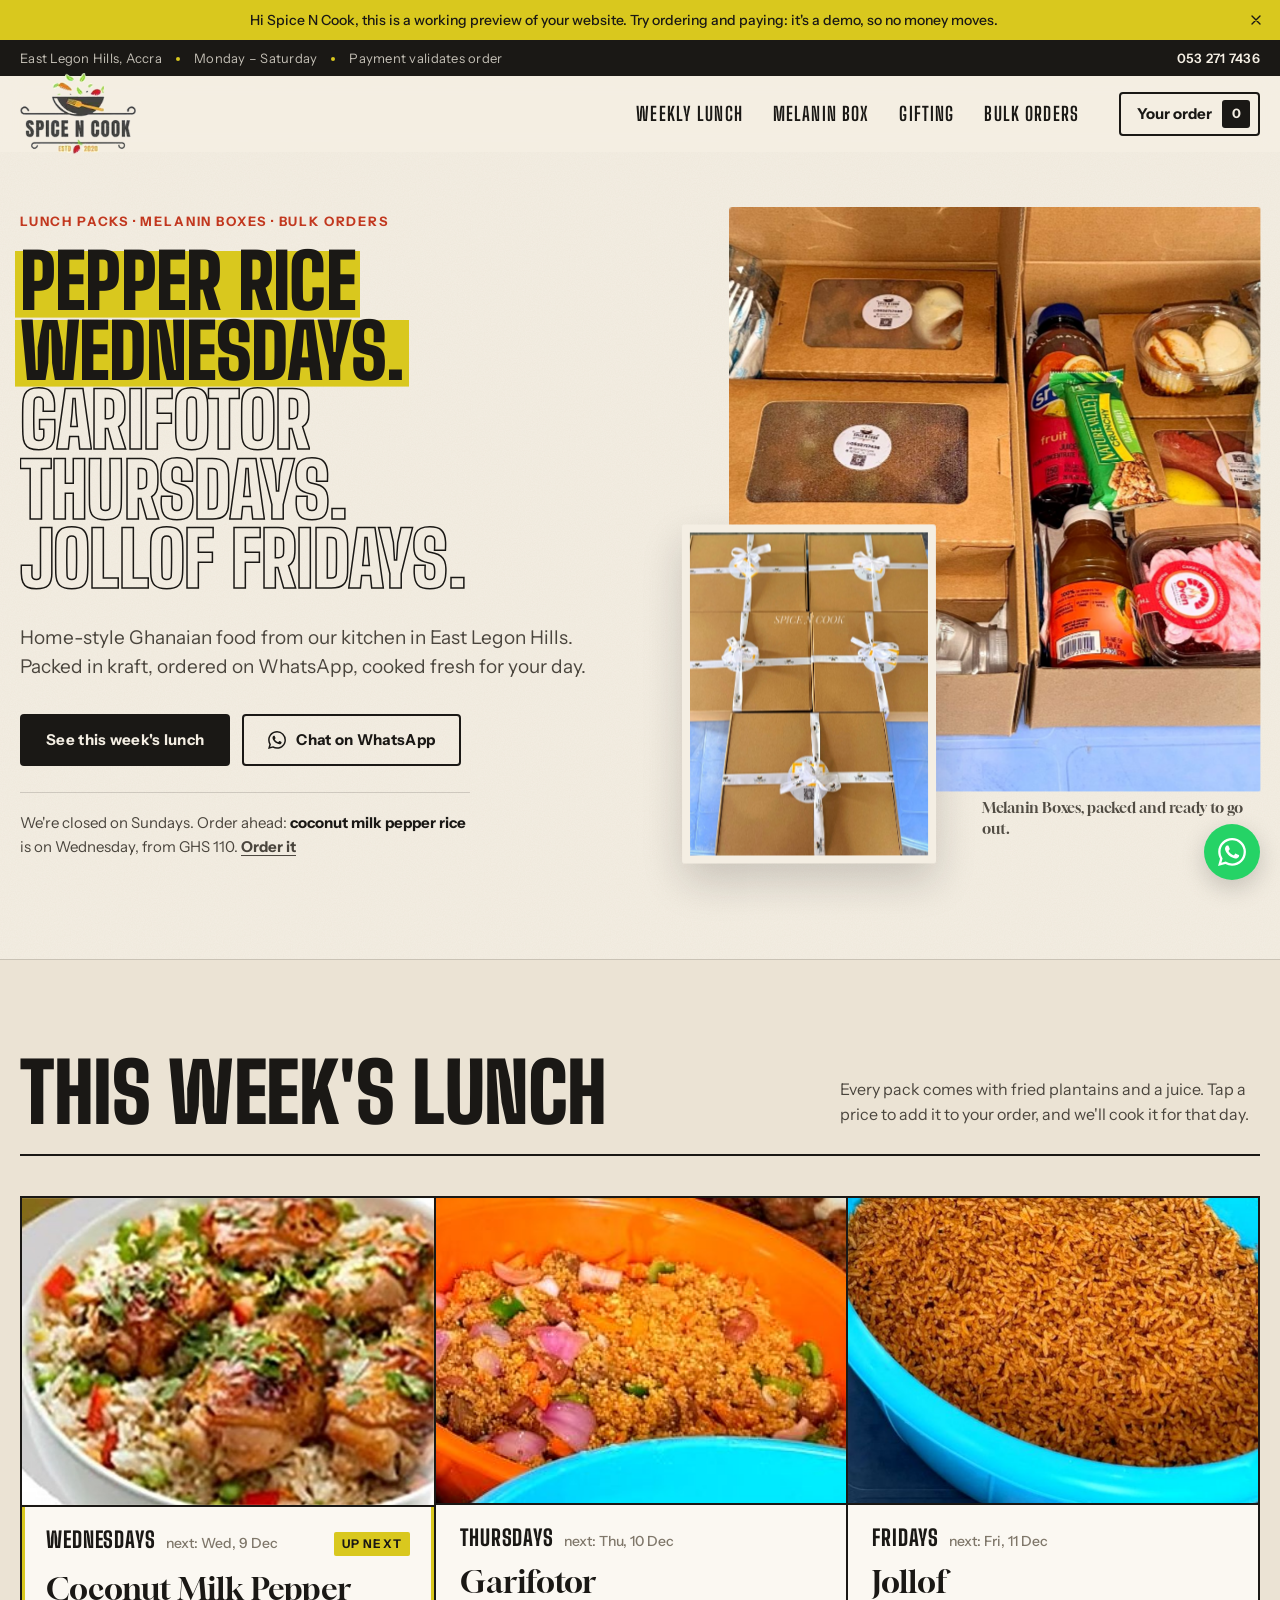
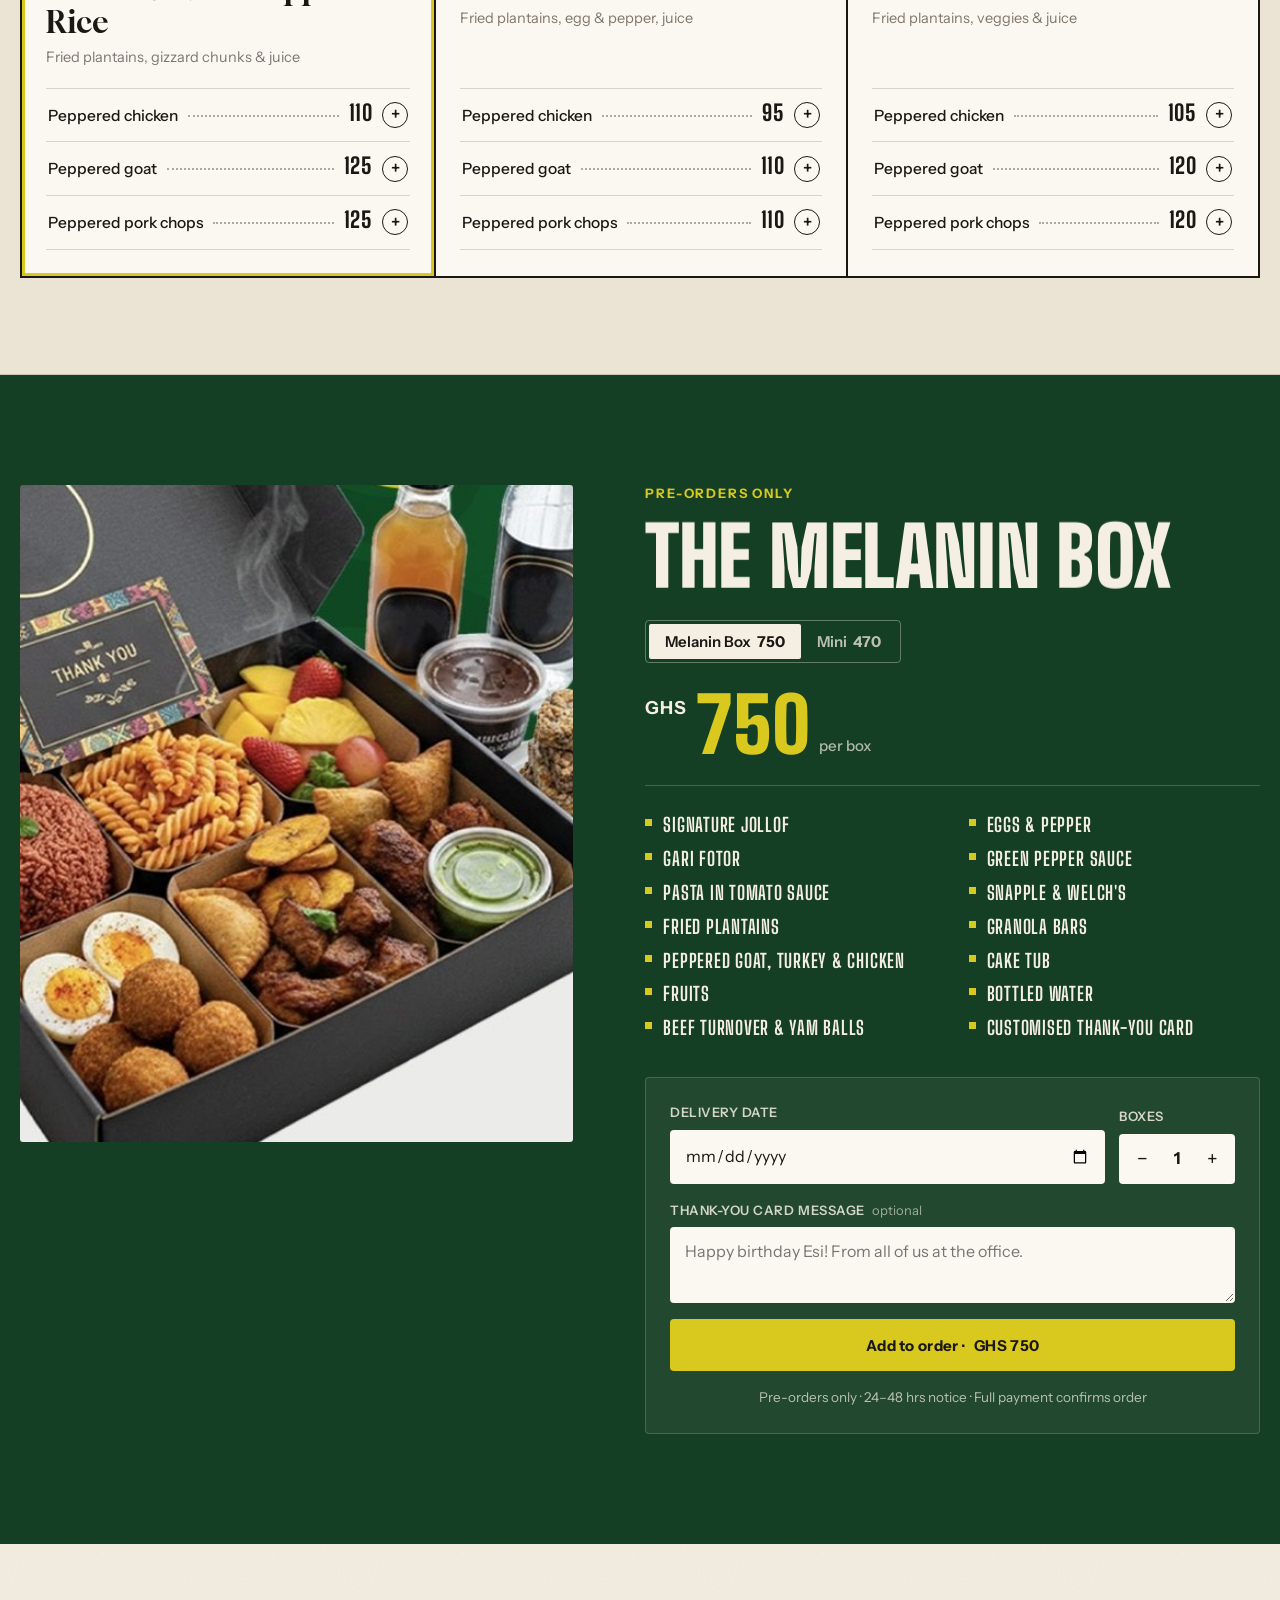
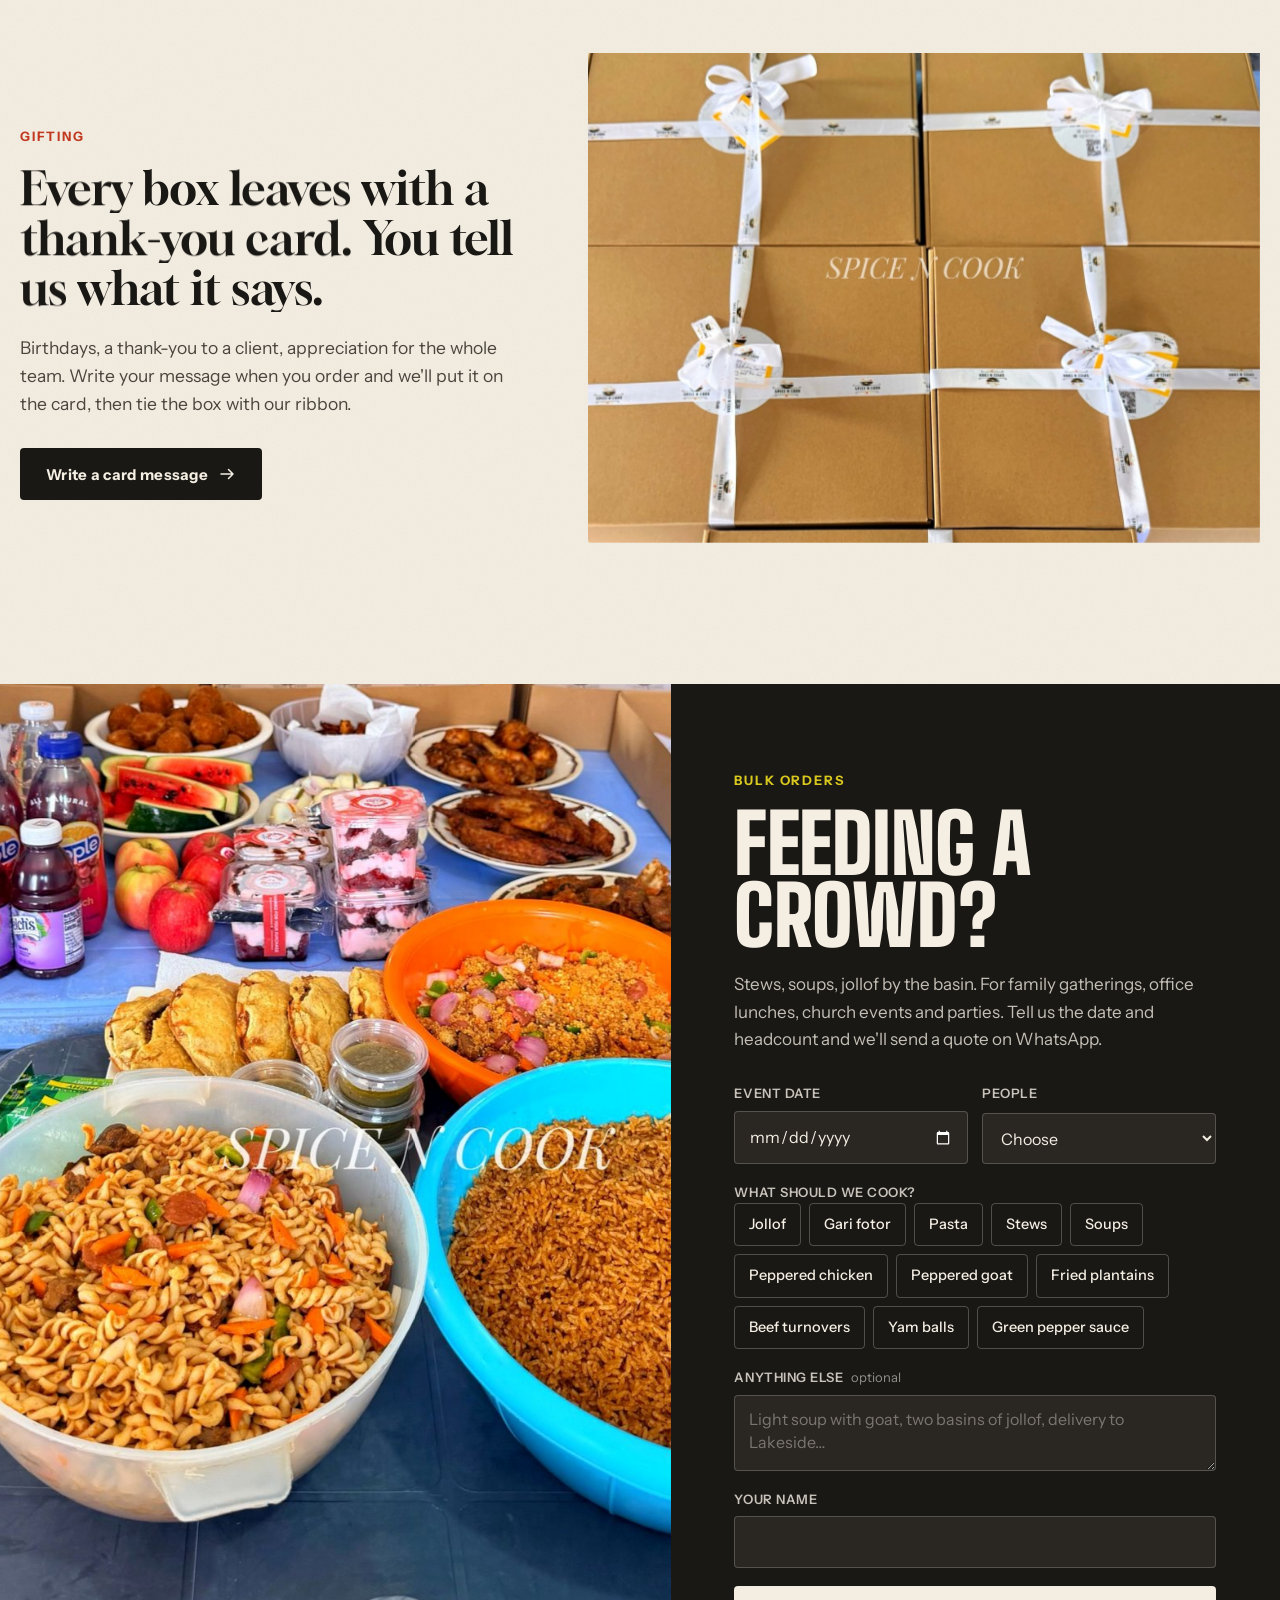
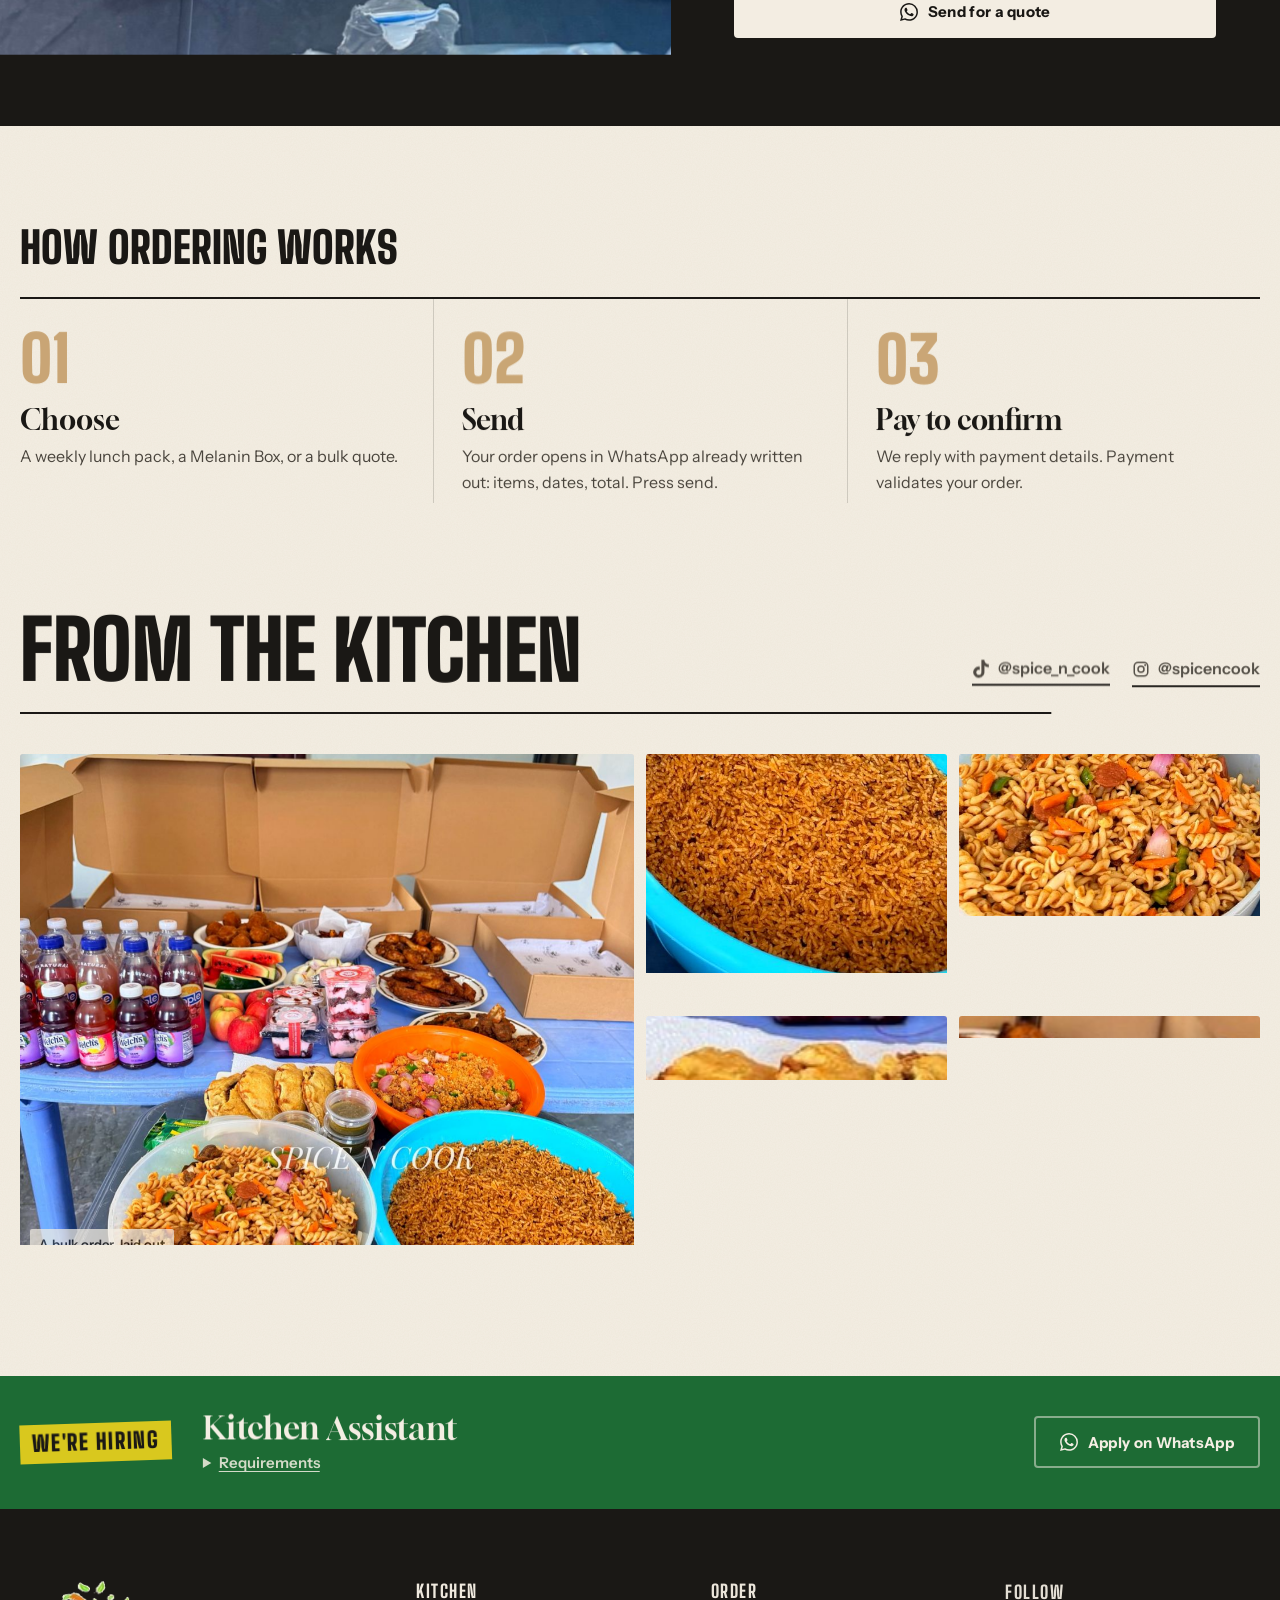
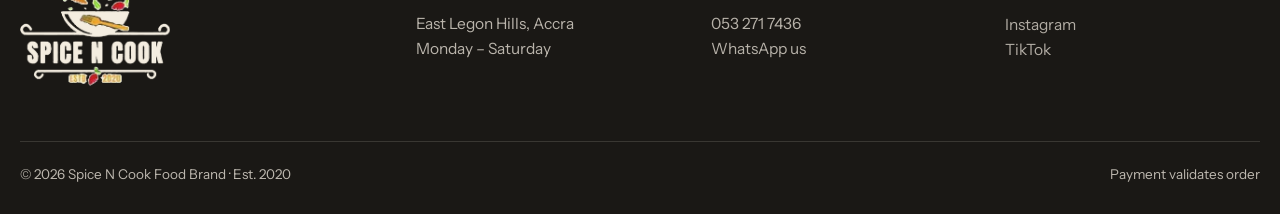
==== commit cfd04975: "Add on-site checkout with payment, and a GSAP motion layer Checkout (js/app.js): - Four steps in the" ====
--- a/index.html
+++ b/index.html
@@ -20,6 +20,17 @@
   <link rel="preconnect" href="https://fonts.gstatic.com" crossorigin />
   <link href="https://fonts.googleapis.com/css2?family=Big+Shoulders+Display:wght@700;800;900&family=Gloock&family=Instrument+Sans:wght@400;500;600;700&display=swap" rel="stylesheet" />
   <link rel="stylesheet" href="css/styles.css" />
+  <script>
+    /* Motion setup before first paint: hide elements the intro will reveal,
+       and fall back to a static page if the animation layer doesn't start. */
+    (function () {
+      var d = document.documentElement;
+      if (!window.matchMedia || matchMedia("(prefers-reduced-motion: reduce)").matches) return;
+      d.classList.add("anim");
+      try { if (!sessionStorage.getItem("snc-intro")) d.classList.add("intro-on"); } catch (e) {}
+      setTimeout(function () { if (!window.SNC_ANIM) d.classList.remove("anim", "intro-on"); }, 2500);
+    })();
+  </script>
   <link rel="preload" as="image" href="assets/img/boxes-open.jpg" />
 
   <script type="application/ld+json">
@@ -62,8 +73,13 @@
 
   <a class="skip" href="#lunch">Skip to the menu</a>
 
+  <div class="intro" id="intro" aria-hidden="true">
+    <img src="assets/img/logo.png" alt="" width="320" height="223" />
+  </div>
+  <div class="progress" id="progress" aria-hidden="true"></div>
+
   <div class="preview" id="previewBar" hidden>
-    <p>Hi Spice N Cook, this is a working preview of your website. Try placing an order: it goes all the way to WhatsApp.</p>
+    <p>Hi Spice N Cook, this is a working preview of your website. Try ordering and paying: it's a demo, so no money moves.</p>
     <button type="button" id="previewClose" aria-label="Dismiss"><svg><use href="#i-x"/></svg></button>
   </div>
 
@@ -271,9 +287,12 @@
   <div class="scrim" id="scrim" hidden></div>
   <aside class="drawer" id="drawer" aria-label="Your order" aria-hidden="true" tabindex="-1">
     <header class="drawer__head">
-      <h2>Your order</h2>
+      <h2 id="drawerTitle">Your order</h2>
       <button class="icon-btn" type="button" id="drawerClose" aria-label="Close"><svg><use href="#i-x"/></svg></button>
     </header>
+    <ol class="dsteps" id="dsteps" aria-label="Checkout progress">
+      <li>Order</li><li>Details</li><li>Payment</li>
+    </ol>
     <div class="drawer__body" id="drawerBody"></div>
   </aside>
 
@@ -287,7 +306,11 @@
 
   <div class="toast" id="toast" role="status" aria-live="polite"></div>
 
+  <script src="js/vendor/gsap.min.js"></script>
+  <script src="js/vendor/ScrollTrigger.min.js"></script>
+  <script src="js/vendor/SplitText.min.js"></script>
   <script src="js/menu.js"></script>
   <script src="js/app.js"></script>
+  <script src="js/anim.js"></script>
 </body>
 </html>
--- a/css/styles.css
+++ b/css/styles.css
@@ -60,7 +60,8 @@
 /* ---------- type helpers ---------- */
 .kicker { font: 700 13px/1.3 var(--sans); letter-spacing: 0.14em; text-transform: uppercase; color: var(--chili); margin-bottom: 18px; }
 .kicker--lime { color: var(--lime); }
-.head { display: grid; grid-template-columns: 1fr minmax(0, 420px); gap: 32px; align-items: end; padding-bottom: 28px; border-bottom: 2px solid var(--ink); margin-bottom: 40px; }
+.head { position: relative; display: grid; grid-template-columns: 1fr minmax(0, 420px); gap: 32px; align-items: end; padding-bottom: 28px; margin-bottom: 40px; }
+.head::after { content: ""; position: absolute; left: 0; right: 0; bottom: 0; height: 2px; background: var(--ink); transform: scaleX(var(--line, 1)); transform-origin: left; }
 .head h2, .bulk h2, .boxes h2 {
   font: 900 clamp(46px, 6.4vw, 96px)/0.88 var(--caps);
   text-transform: uppercase;
@@ -183,6 +184,7 @@
 .tabs button[aria-selected="true"] { background: var(--paper); color: var(--ink); }
 .bigprice { margin: 28px 0 8px; font: 900 76px/0.9 var(--caps); color: var(--lime); display: flex; align-items: flex-start; gap: 8px; }
 .bigprice small { font: 700 18px/1 var(--sans); margin-top: 8px; color: var(--paper); letter-spacing: 0.06em; }
+.bigprice b { font: inherit; min-width: 2.2ch; font-variant-numeric: tabular-nums; }
 .bigprice span { align-self: flex-end; font: 500 15px/1 var(--sans); color: rgba(244, 238, 227, 0.7); margin-bottom: 6px; }
 .contents { list-style: none; margin: 26px 0 32px; padding: 22px 0 0; border-top: 1px solid rgba(244, 238, 227, 0.22); columns: 2; column-gap: 32px; }
 .contents li { break-inside: avoid; padding: 6px 0 6px 18px; position: relative; font: 700 19px/1.15 var(--caps); text-transform: uppercase; letter-spacing: 0.04em; }
@@ -333,6 +335,109 @@
 .toast { position: fixed; z-index: 95; left: 50%; bottom: 28px; transform: translate(-50%, 20px); background: var(--ink); color: var(--paper); padding: 13px 18px; border-radius: 4px; font-size: 14.5px; font-weight: 500; opacity: 0; pointer-events: none; transition: opacity 0.3s, transform 0.3s var(--ease); width: max-content; max-width: min(520px, calc(100% - 32px)); display: flex; gap: 14px; align-items: center; justify-content: space-between; }
 .toast.show { opacity: 1; transform: translate(-50%, 0); pointer-events: auto; }
 .toast button { border: 0; background: none; color: var(--lime); font-weight: 700; cursor: pointer; padding: 0; text-decoration: underline; text-underline-offset: 3px; }
+
+/* ---------- checkout ---------- */
+.dsteps { list-style: none; margin: 0; padding: 14px 22px 0; display: grid; grid-template-columns: repeat(3, 1fr); position: relative; font: 700 11.5px/1 var(--sans); letter-spacing: 0.12em; text-transform: uppercase; color: var(--ink-3); }
+.dsteps[hidden] { display: none; }
+.dsteps::before, .dsteps::after { content: ""; position: absolute; left: 22px; bottom: 0; height: 3px; }
+.dsteps::before { right: 22px; background: var(--paper-2); }
+.dsteps::after { width: calc((100% - 44px) * (var(--p, 0) * 2 + 1) / 3); background: var(--ink); transition: width 0.6s var(--ease); }
+.dsteps li { padding-bottom: 12px; transition: color 0.3s; }
+.dsteps li:nth-child(2) { text-align: center; }
+.dsteps li:nth-child(3) { text-align: right; }
+.dsteps li.is-on { color: var(--ink); }
+.dsteps li.is-done { color: var(--green-2); }
+.pane { display: flex; flex-direction: column; gap: 16px; }
+.btn--big { min-height: 58px; font-size: 16px; }
+.btn[disabled] { opacity: 0.6; pointer-events: none; }
+.link-btn { display: inline-flex; align-items: center; justify-content: center; gap: 8px; padding: 6px; border: 0; background: none; color: var(--ink-2); font-weight: 600; font-size: 14.5px; text-decoration: underline; text-underline-offset: 3px; cursor: pointer; }
+.link-btn svg { width: 18px; height: 18px; color: #1a9e4b; }
+.back-btn { align-self: center; justify-self: center; border: 0; background: none; padding: 6px; color: var(--ink-3); font-size: 14px; cursor: pointer; }
+.back-btn:hover { color: var(--ink); }
+.note { font-size: 14.5px; color: var(--ink-2); background: var(--paper-2); padding: 12px 14px; border-radius: 4px; }
+.line__qty { font-size: 13px; color: var(--ink-3); }
+.paysum { display: flex; justify-content: space-between; align-items: baseline; gap: 12px; padding: 18px; background: var(--ink); color: var(--paper); border-radius: 4px; }
+.paysum span { font-size: 14px; opacity: 0.8; }
+.paysum b { font: 900 36px/1 var(--caps); color: var(--lime); }
+.paytabs { display: grid; grid-template-columns: 1fr 1fr; border: 1.5px solid var(--ink); border-radius: 4px; overflow: hidden; }
+.paytabs button { border: 0; background: none; padding: 13px; font-weight: 600; cursor: pointer; transition: background 0.2s, color 0.2s; }
+.paytabs button[aria-selected="true"] { background: var(--ink); color: var(--paper); }
+.nets { display: grid; grid-template-columns: repeat(3, 1fr); gap: 8px; }
+.net { position: relative; }
+.net input { position: absolute; opacity: 0; pointer-events: none; }
+.net span { display: flex; align-items: center; justify-content: center; gap: 8px; min-height: 54px; padding: 8px; text-align: center; line-height: 1.2; border: 1.5px solid var(--rule); border-radius: 4px; background: var(--card); font-size: 13.5px; font-weight: 700; cursor: pointer; transition: border-color 0.2s, box-shadow 0.2s; }
+.net span::before { content: ""; width: 10px; height: 10px; border-radius: 50%; background: var(--dot); flex-shrink: 0; }
+.net--mtn { --dot: #f5c400; }
+.net--telecel { --dot: #d7192b; }
+.net--at { --dot: #1d5bbf; }
+.net input:checked + span { border-color: var(--ink); box-shadow: inset 0 0 0 1.5px var(--ink); background: #fff; }
+.net input:focus-visible + span { outline: 2px solid var(--ink); outline-offset: 2px; }
+.secure { text-align: center; font-size: 13px; font-weight: 600; color: var(--ink-3); }
+.paying { display: grid; justify-items: center; text-align: center; gap: 14px; padding: 12px 0; }
+.paying__phone { position: relative; width: 116px; height: 196px; margin: 22px 0 10px; padding: 9px; border-radius: 22px; background: var(--ink); animation: buzz 2.6s 0.6s infinite; }
+.paying__ring { position: absolute; inset: -12px; border: 2px solid var(--lime); border-radius: 32px; animation: ring 2s infinite var(--ease); }
+.paying__ring--2 { animation-delay: 1s; }
+.paying__screen { position: relative; height: 100%; display: grid; place-content: center; gap: 4px; border-radius: 14px; background: var(--paper); }
+.paying__screen b { font: 900 24px/1 var(--caps); }
+.paying__screen small { font-size: 11px; color: var(--ink-3); }
+.paying__screen i { width: 62px; height: 22px; margin: 10px auto 0; border-radius: 4px; background: var(--lime); animation: tap 1.4s infinite; }
+@keyframes ring { from { transform: scale(0.92); opacity: 1; } to { transform: scale(1.32); opacity: 0; } }
+@keyframes tap { 50% { transform: scale(0.9); opacity: 0.6; } }
+@keyframes buzz { 0%, 78%, 100% { transform: rotate(0); } 82% { transform: rotate(-5deg); } 86% { transform: rotate(5deg); } 90% { transform: rotate(-3deg); } 94% { transform: rotate(3deg); } }
+.paying h3 { font: 400 30px/1.1 var(--serif); }
+.paying > p { color: var(--ink-2); max-width: 30ch; }
+.paying__steps { list-style: none; margin: 8px 0; padding: 0; display: grid; gap: 12px; width: 100%; max-width: 290px; text-align: left; }
+.paying__steps li { display: flex; align-items: center; gap: 12px; color: var(--ink-3); font-weight: 500; transition: color 0.3s; }
+.paying__steps li::before { content: ""; width: 20px; height: 20px; flex-shrink: 0; border-radius: 50%; border: 2px solid var(--rule); box-sizing: border-box; }
+.paying__steps li.is-on { color: var(--ink); }
+.paying__steps li.is-on::before { border-color: var(--ink); border-top-color: transparent; animation: spin 0.8s linear infinite; }
+.paying__steps li.is-ok { color: var(--green-2); }
+.paying__steps li.is-ok::before { border-color: var(--green-2); background: var(--green-2) url("data:image/svg+xml,%3Csvg xmlns='http://www.w3.org/2000/svg' viewBox='0 0 12 12'%3E%3Cpath d='M2.5 6.2l2.3 2.3L9.5 3.8' fill='none' stroke='white' stroke-width='1.8' stroke-linecap='round' stroke-linejoin='round'/%3E%3C/svg%3E") center / 12px no-repeat; }
+@keyframes spin { to { transform: rotate(360deg); } }
+.receipt { display: grid; gap: 14px; padding: 4px 0; }
+.tick { width: 72px; height: 72px; }
+.tick svg { width: 100%; height: 100%; overflow: visible; }
+.tick circle { fill: var(--green-2); transform-origin: center; animation: pop 0.6s var(--ease) both; }
+.tick path { fill: none; stroke: #fff; stroke-width: 4; stroke-linecap: round; stroke-linejoin: round; stroke-dasharray: 36; stroke-dashoffset: 36; animation: draw 0.5s 0.4s ease forwards; }
+@keyframes pop { from { transform: scale(0); } 60% { transform: scale(1.12); } }
+@keyframes draw { to { stroke-dashoffset: 0; } }
+.receipt h3 { font: 400 32px/1.08 var(--serif); }
+.receipt > p { color: var(--ink-2); }
+.slip { position: relative; margin-bottom: 10px; padding: 18px 18px 22px; background: #fff; border-radius: 3px 3px 0 0; font-size: 14px; box-shadow: 0 10px 30px rgba(26, 24, 21, 0.08); }
+.slip::after { content: ""; position: absolute; left: 0; right: 0; bottom: -8px; height: 8px; background: radial-gradient(circle at 6px 0, #fff 6px, transparent 6.5px) 0 0 / 12px 8px repeat-x; }
+.slip__head { display: flex; justify-content: space-between; align-items: center; padding-bottom: 12px; margin-bottom: 6px; border-bottom: 1px dashed var(--rule); }
+.slip__head img { width: 72px; }
+.slip__head span { font: 800 20px/1 var(--caps); letter-spacing: 0.12em; text-transform: uppercase; }
+.slip__row { display: flex; justify-content: space-between; gap: 14px; padding: 5px 0; }
+.slip__row > span:first-child { color: var(--ink-3); }
+.slip__row > span:last-child, .slip__row b { text-align: right; }
+.slip__row small { display: block; font-size: 12px; color: var(--ink-3); }
+.slip__items { margin: 8px 0; padding: 6px 0; border-block: 1px dashed var(--rule); }
+.slip__items .slip__row > span:first-child { color: var(--ink); }
+.slip__total > span:first-child { color: var(--ink) !important; font-weight: 700; }
+.slip__total b { font: 900 26px/1 var(--caps); }
+.slip__demo { margin-top: 12px; padding: 6px; text-align: center; font-size: 11.5px; font-weight: 700; letter-spacing: 0.08em; text-transform: uppercase; color: var(--chili); border: 1.5px dashed var(--chili); }
+
+/* ---------- motion layer (js/anim.js) ---------- */
+.intro { display: none; }
+.anim.intro-on .intro { display: grid; place-items: center; position: fixed; inset: 0; z-index: 300; background: var(--paper); clip-path: inset(0 0 0 0); }
+.intro img { width: 190px; }
+.anim.intro-on .intro img { visibility: hidden; }
+.anim .hero .kicker, .anim .days, .anim .lede, .anim .hero__cta, .anim .hero__today, .anim .hero__media { visibility: hidden; }
+.anim .days span.on em { animation: none; }
+.anim .days span.on em.go { animation: mark 0.9s var(--ease) forwards; }
+.progress { position: fixed; top: 0; left: 0; right: 0; z-index: 60; height: 3px; background: var(--lime); transform: scaleX(0); transform-origin: left; pointer-events: none; }
+.flyer { position: fixed; left: 0; top: 0; z-index: 120; width: 64px; height: 64px; border-radius: 50%; object-fit: cover; border: 3px solid var(--paper); box-shadow: 0 10px 24px rgba(0, 0, 0, 0.25); pointer-events: none; }
+.confetti { position: fixed; inset: 0; z-index: 110; width: 100%; height: 100%; pointer-events: none; }
+.w { will-change: transform; }
+
+/* ---------- print: just the receipt ---------- */
+@media print {
+  body * { visibility: hidden !important; }
+  .slip, .slip * { visibility: visible !important; }
+  .drawer { position: absolute; inset: 0; transform: none !important; box-shadow: none; }
+  .slip { position: absolute; left: 0; top: 0; width: 100%; box-shadow: none; clip-path: none !important; }
+}
 
 /* ---------- reveal ---------- */
 .rv { opacity: 0; transform: translateY(16px); transition: opacity 0.8s var(--ease), transform 0.8s var(--ease); }
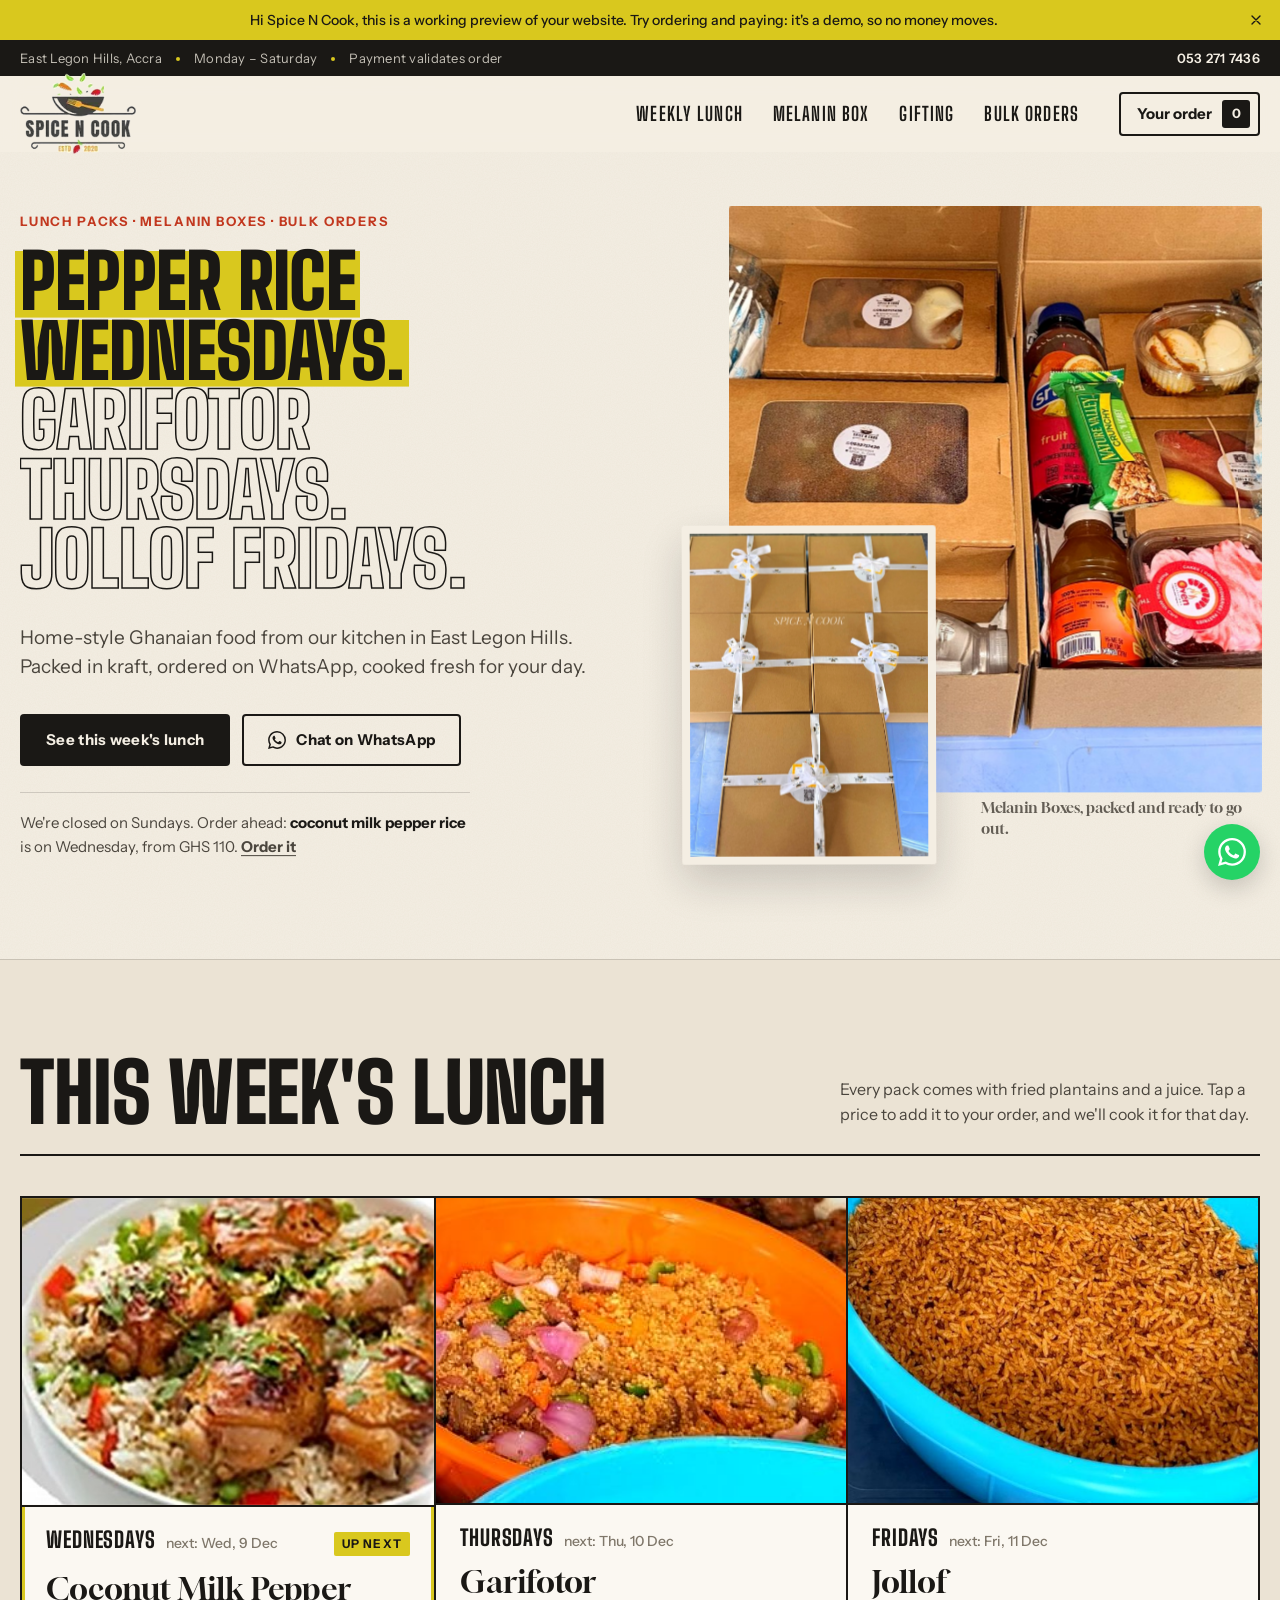
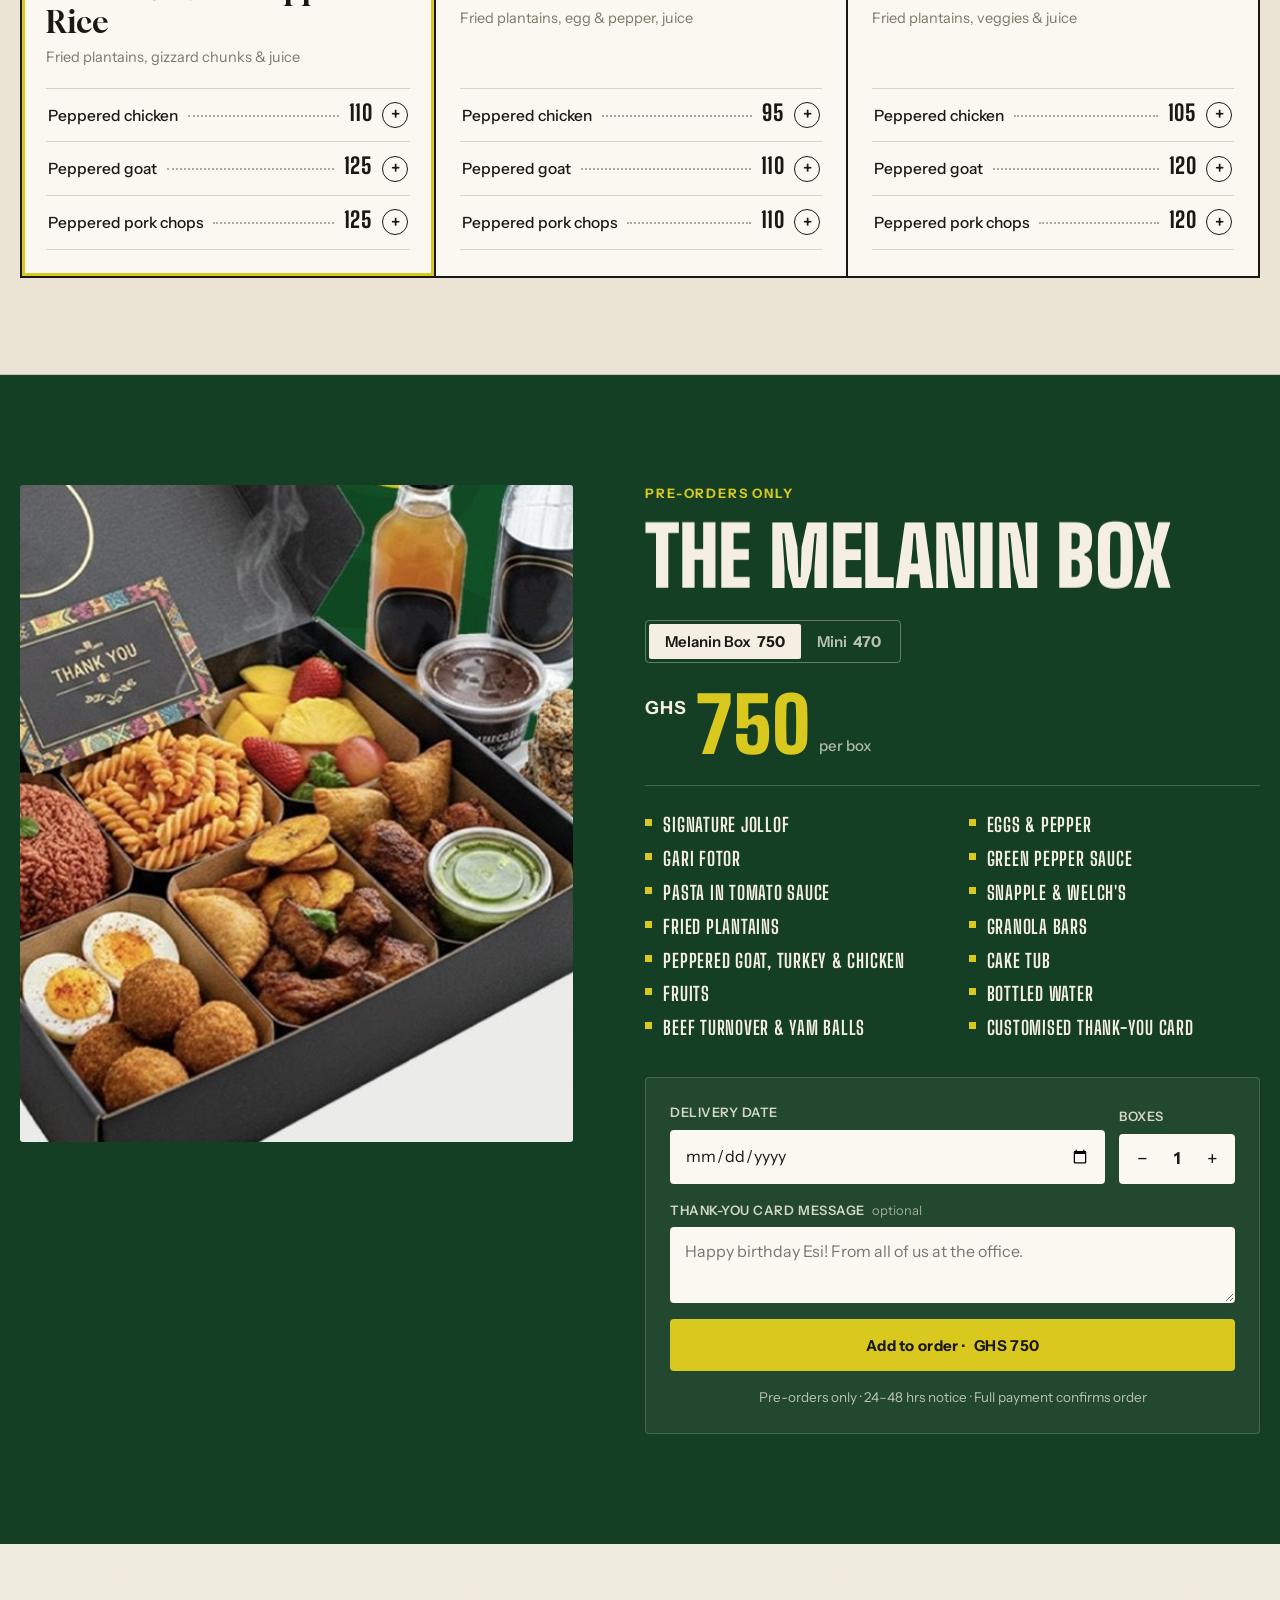
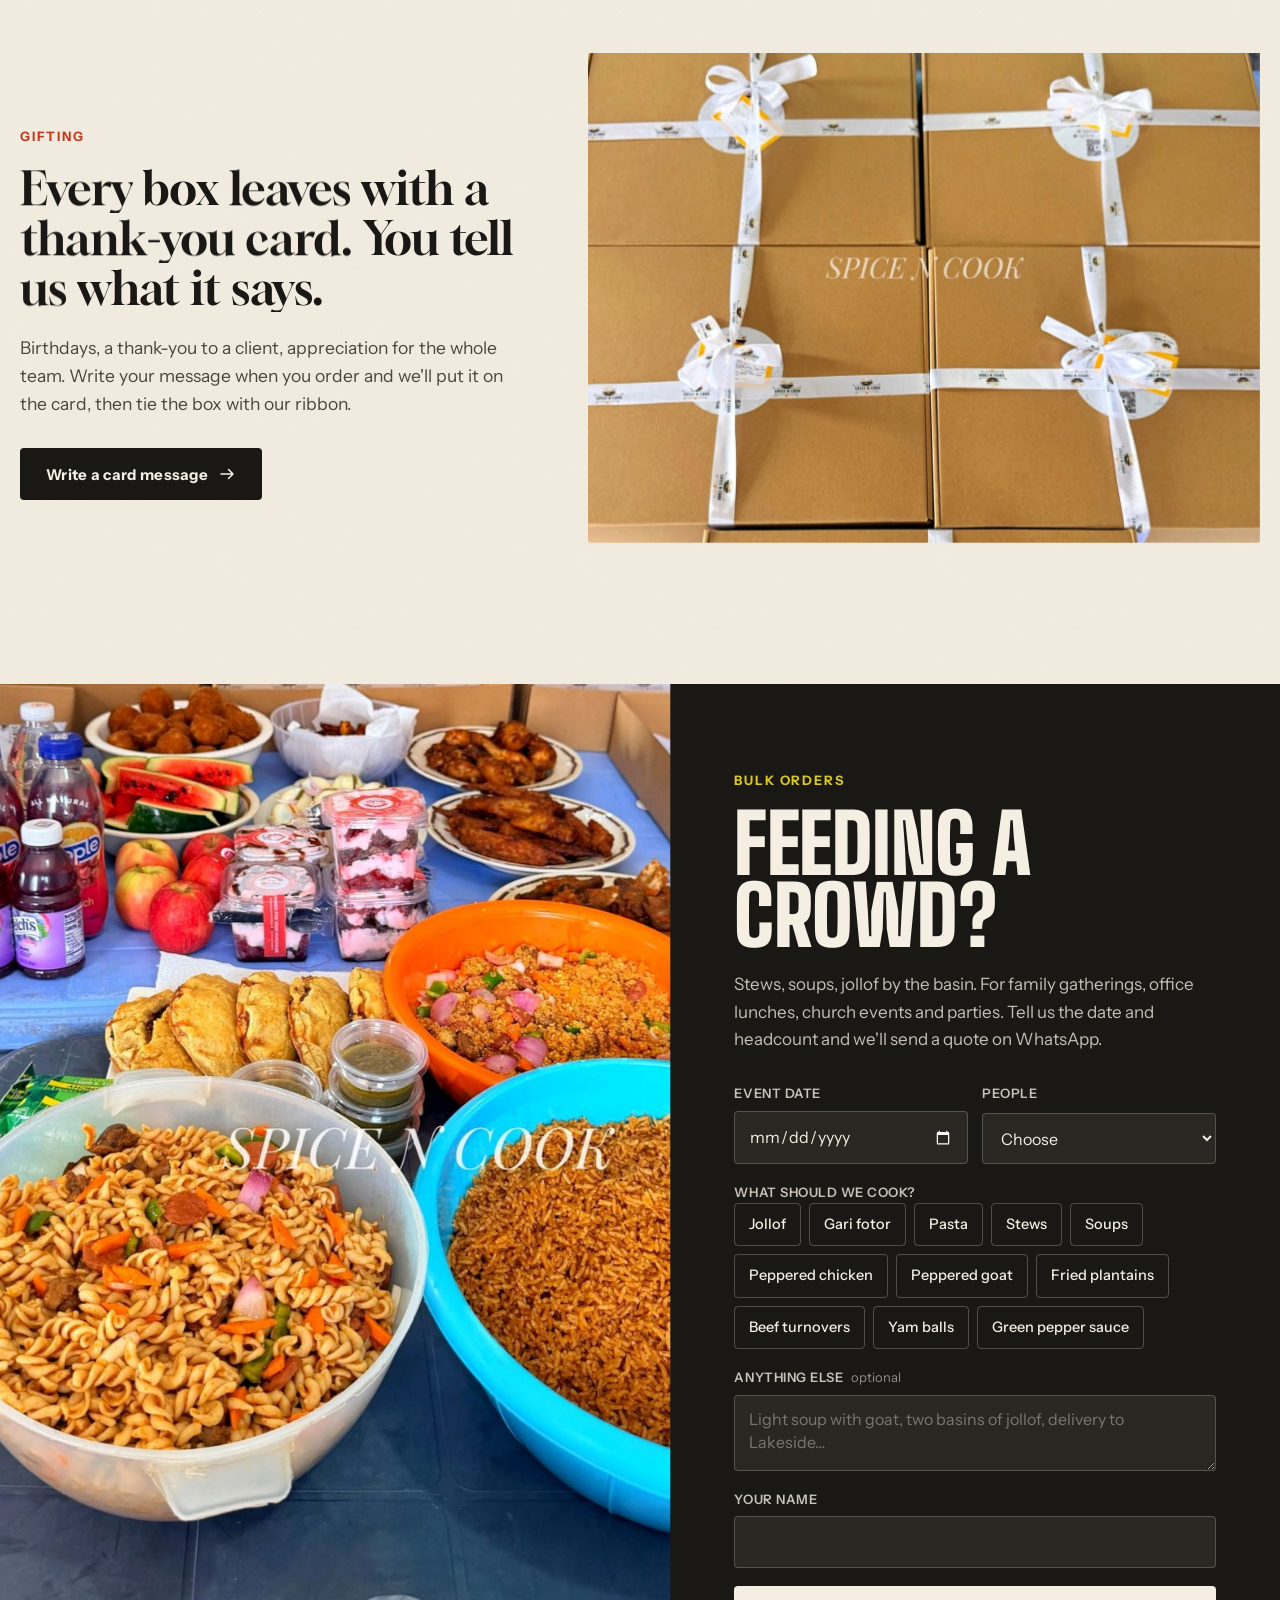
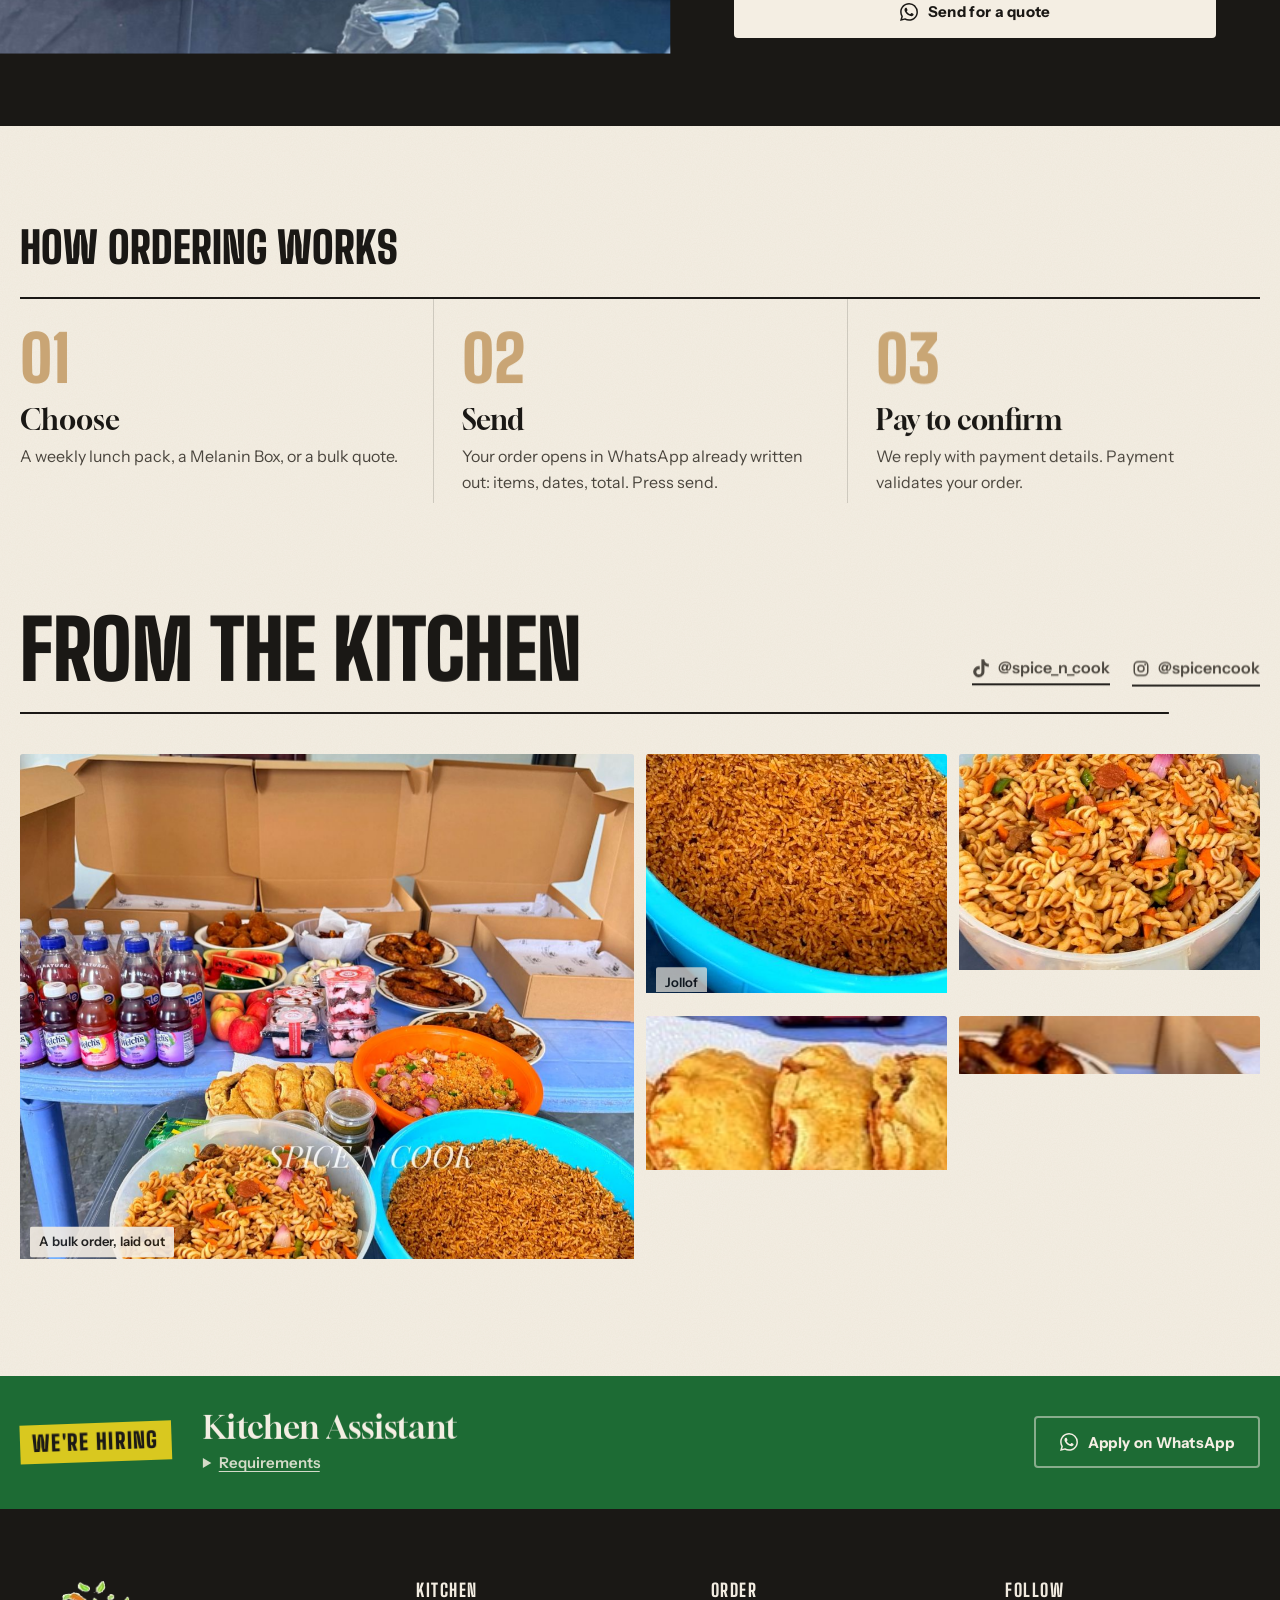
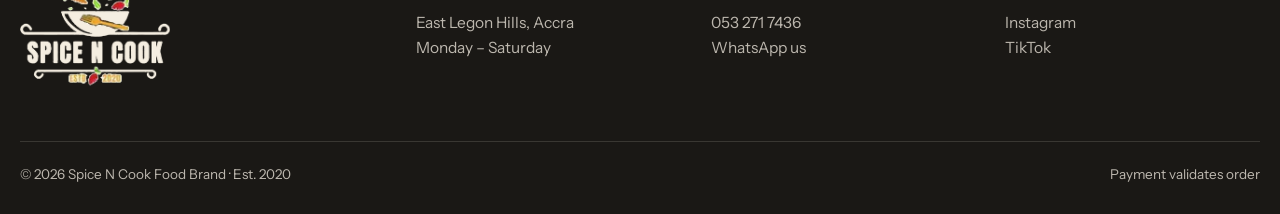
==== commit c75139a1: "Deploy to GitHub Pages Add a Pages workflow that publishes the site files on every push, point og:ur" ====
--- a/index.html
+++ b/index.html
@@ -13,7 +13,8 @@
   <meta property="og:type" content="website" />
   <meta property="og:title" content="Spice N Cook | East Legon Hills" />
   <meta property="og:description" content="Pepper rice Wednesdays. Garifotor Thursdays. Jollof Fridays. Melanin Boxes & bulk orders, ordered on WhatsApp." />
-  <meta property="og:image" content="assets/og-image.jpg" />
+  <meta property="og:url" content="https://techkhid.github.io/Spice-cook/" />
+  <meta property="og:image" content="https://techkhid.github.io/Spice-cook/assets/og-image.jpg" />
   <meta name="twitter:card" content="summary_large_image" />
 
   <link rel="preconnect" href="https://fonts.googleapis.com" />
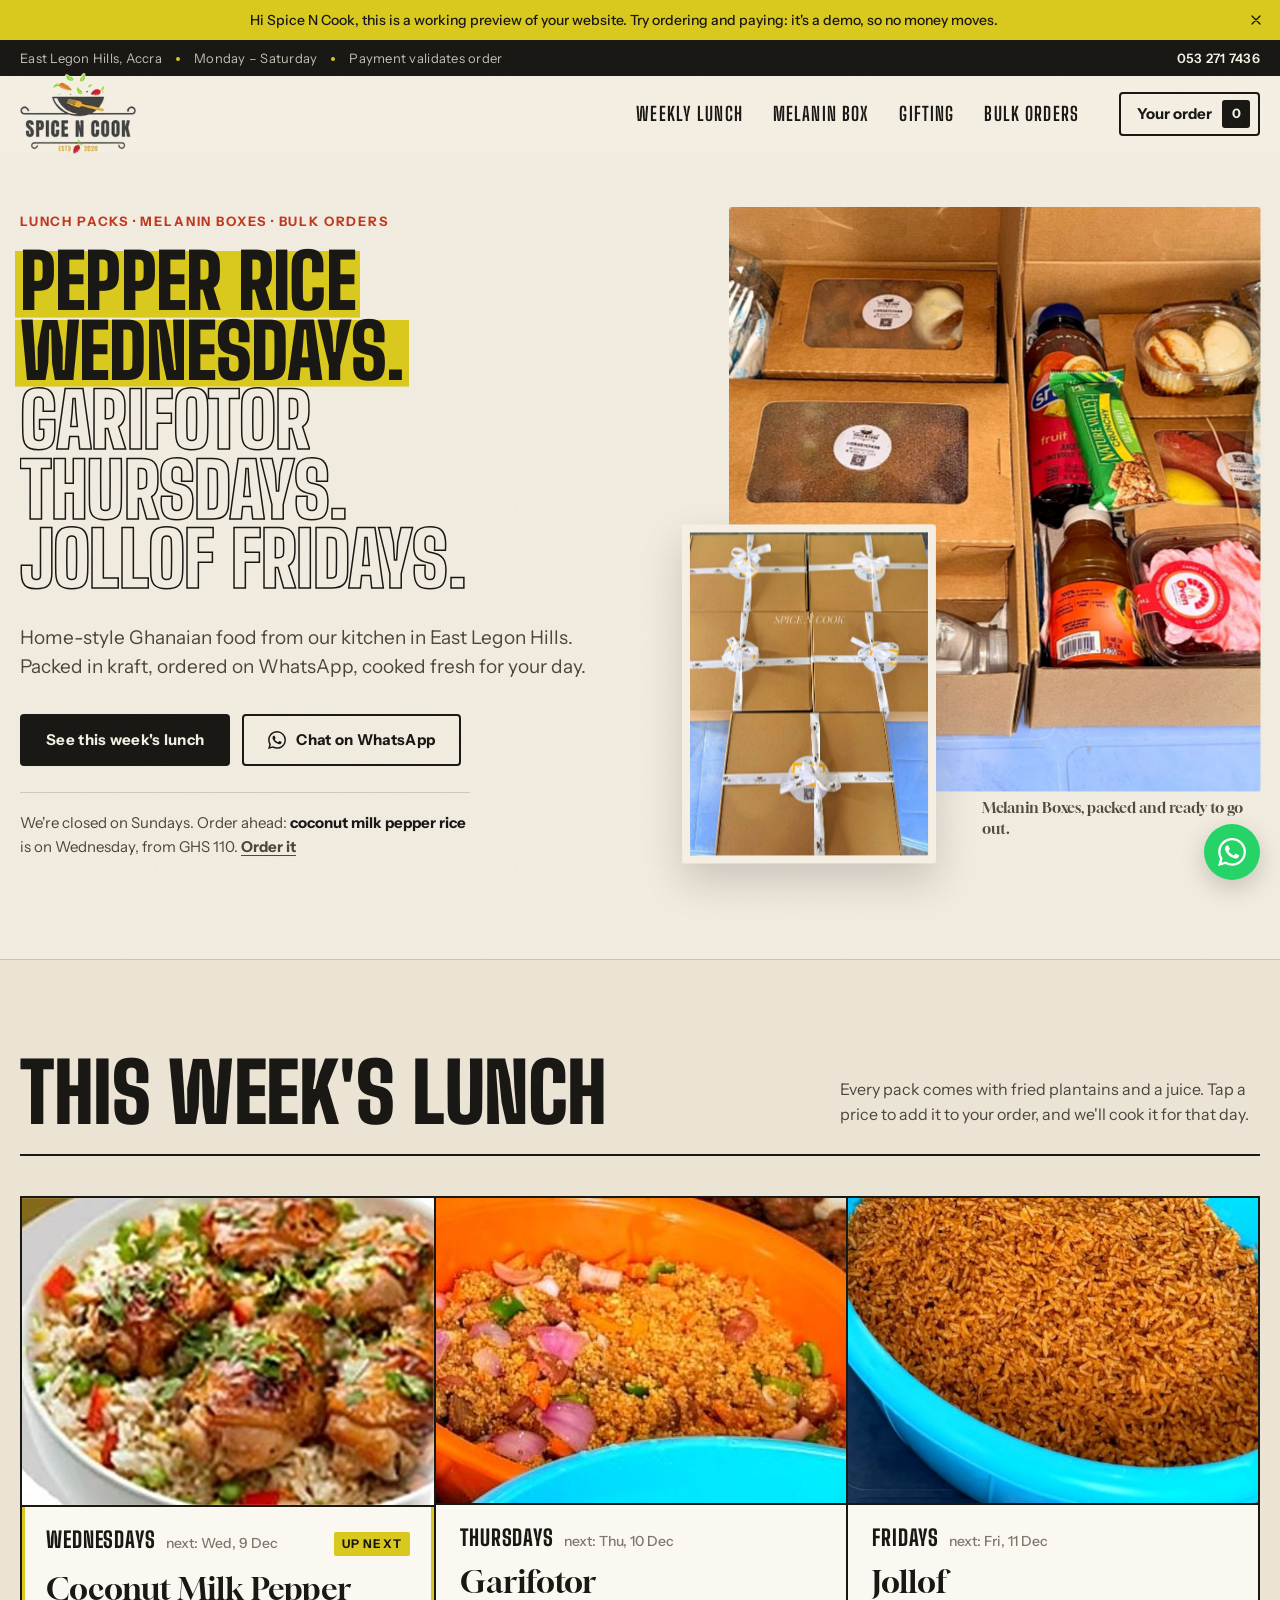
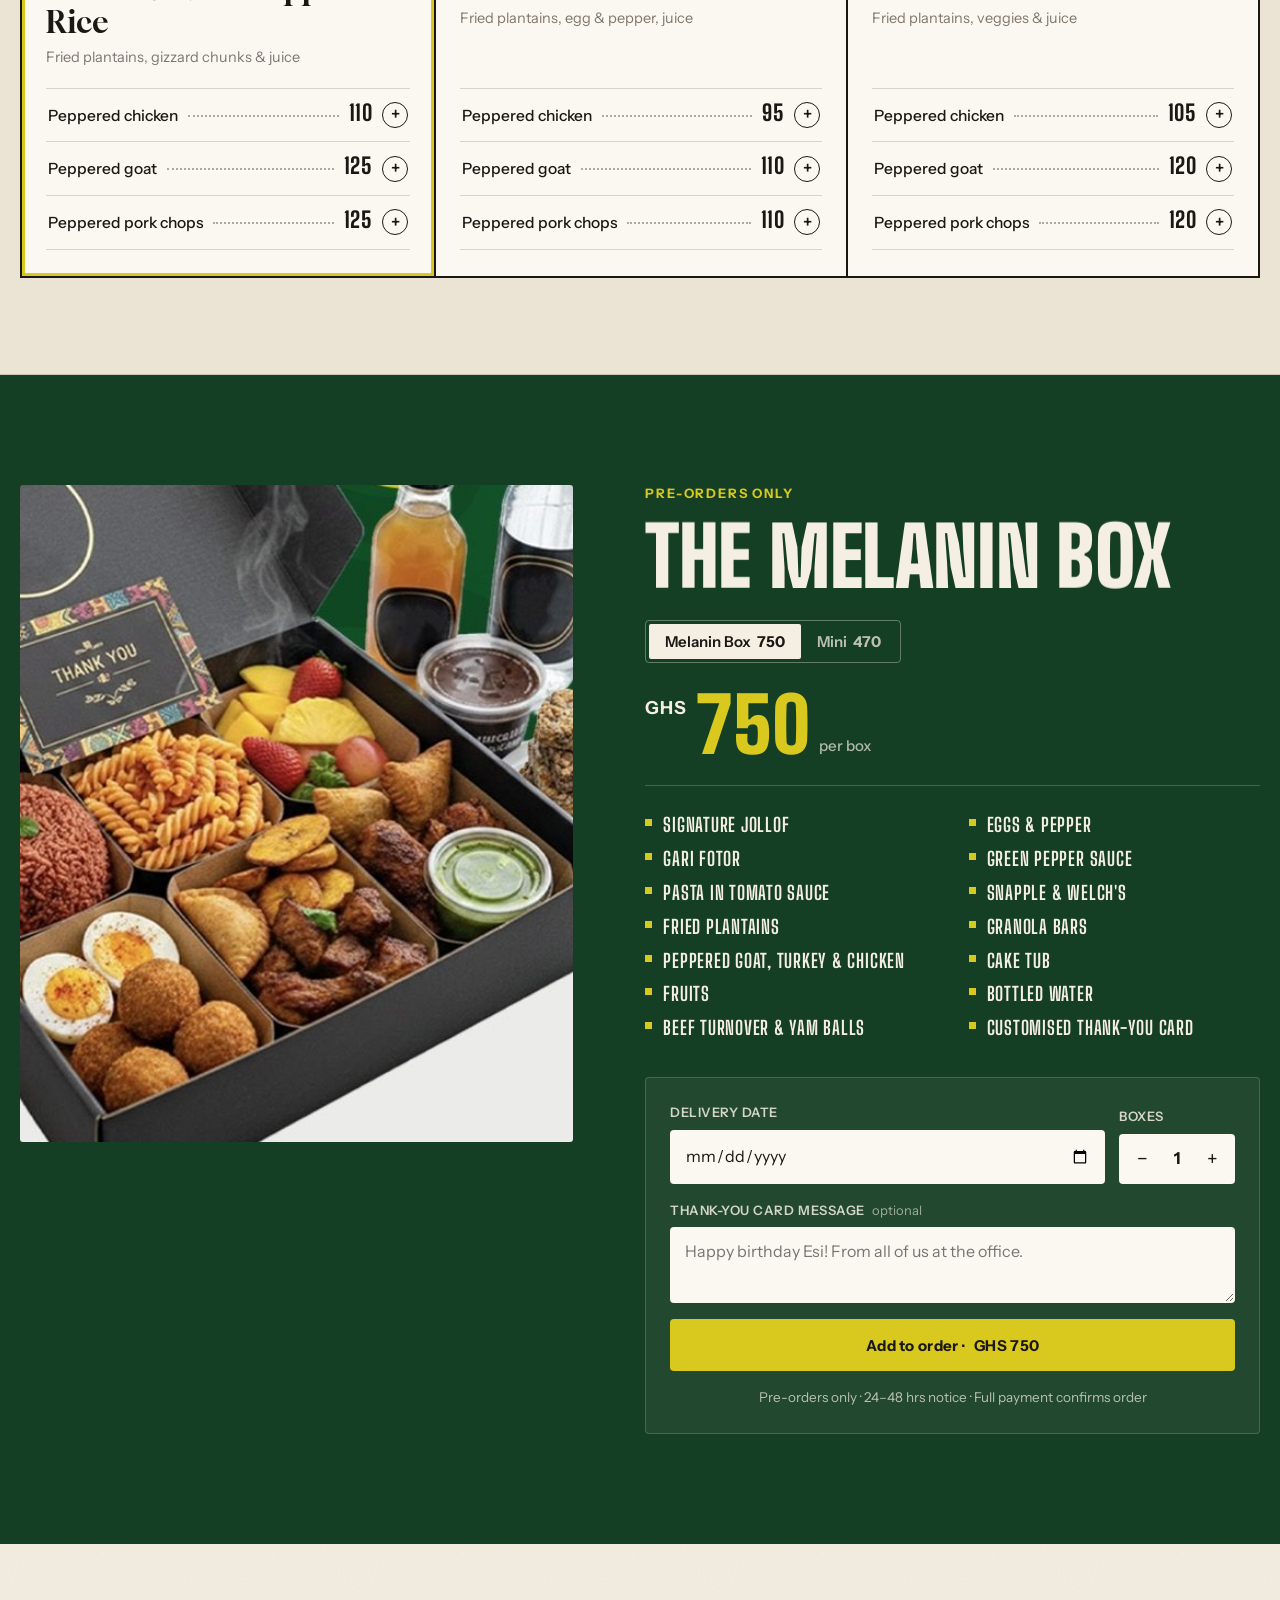
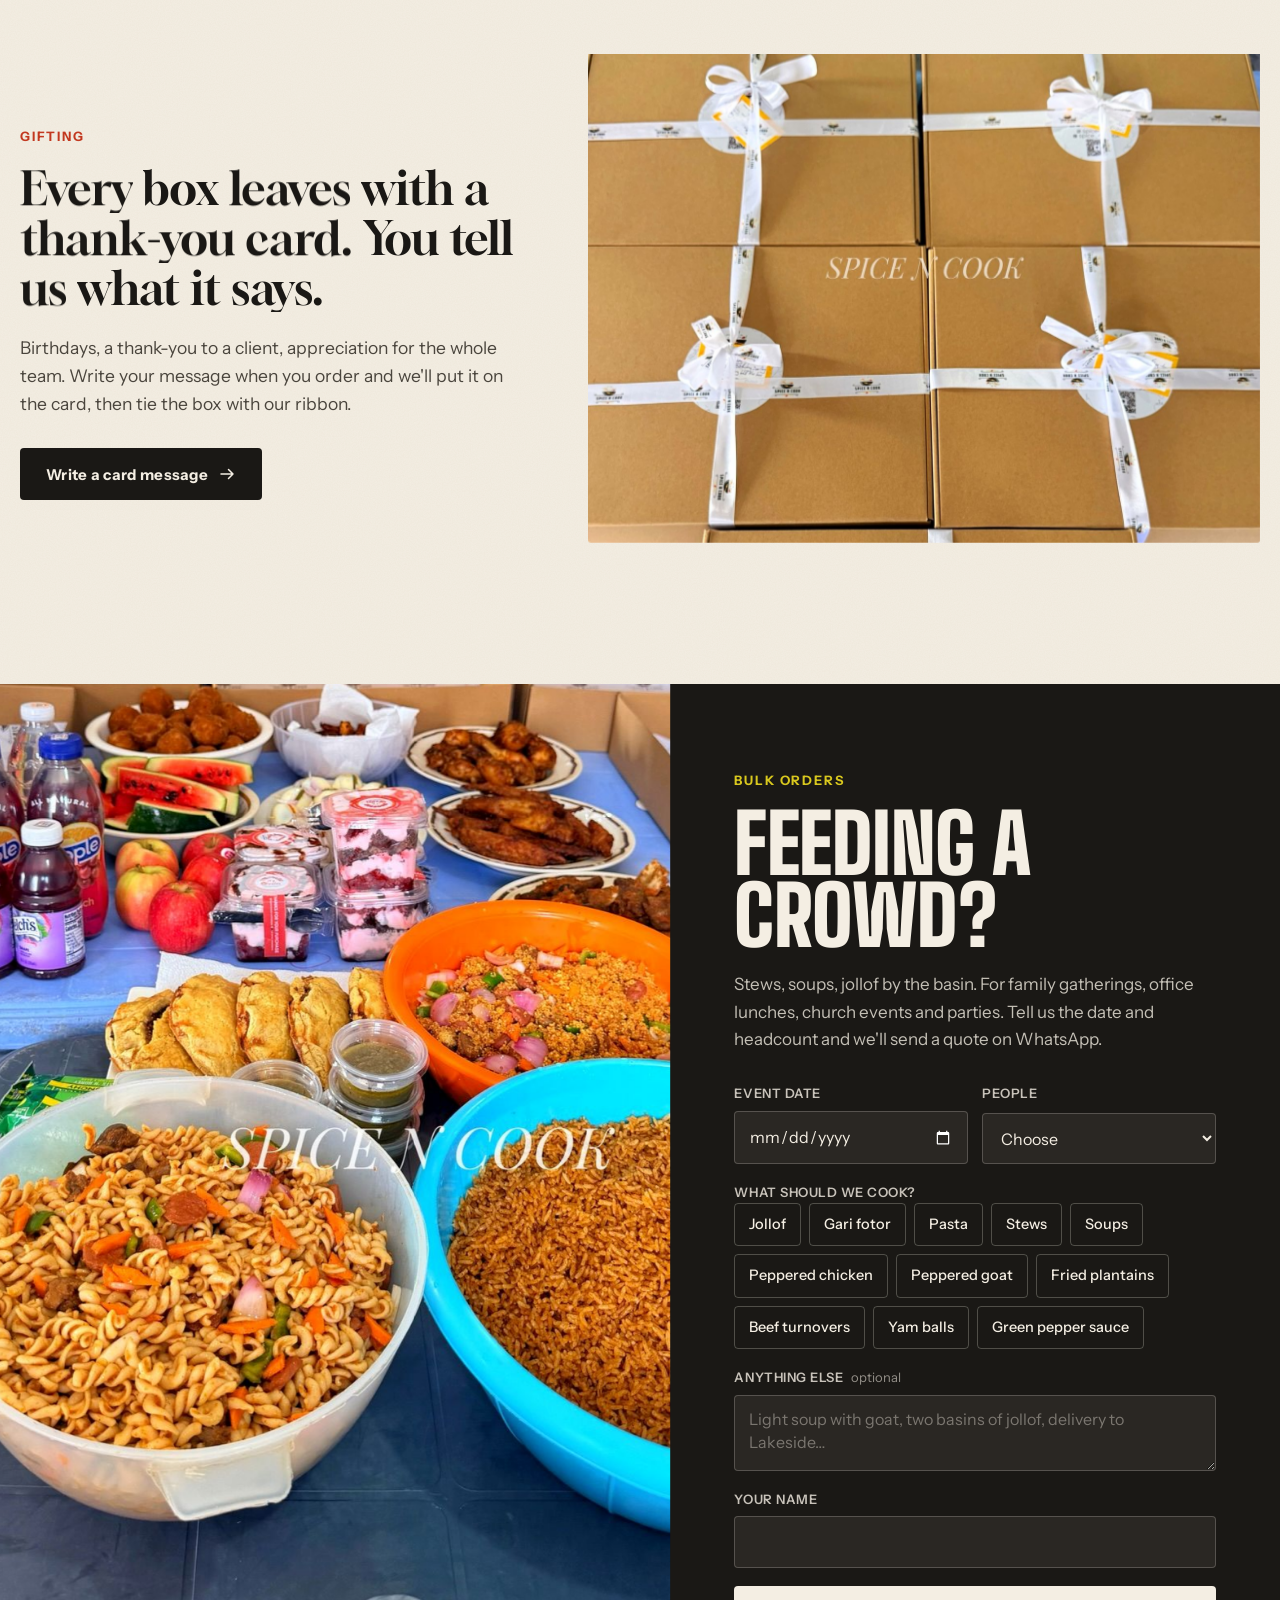
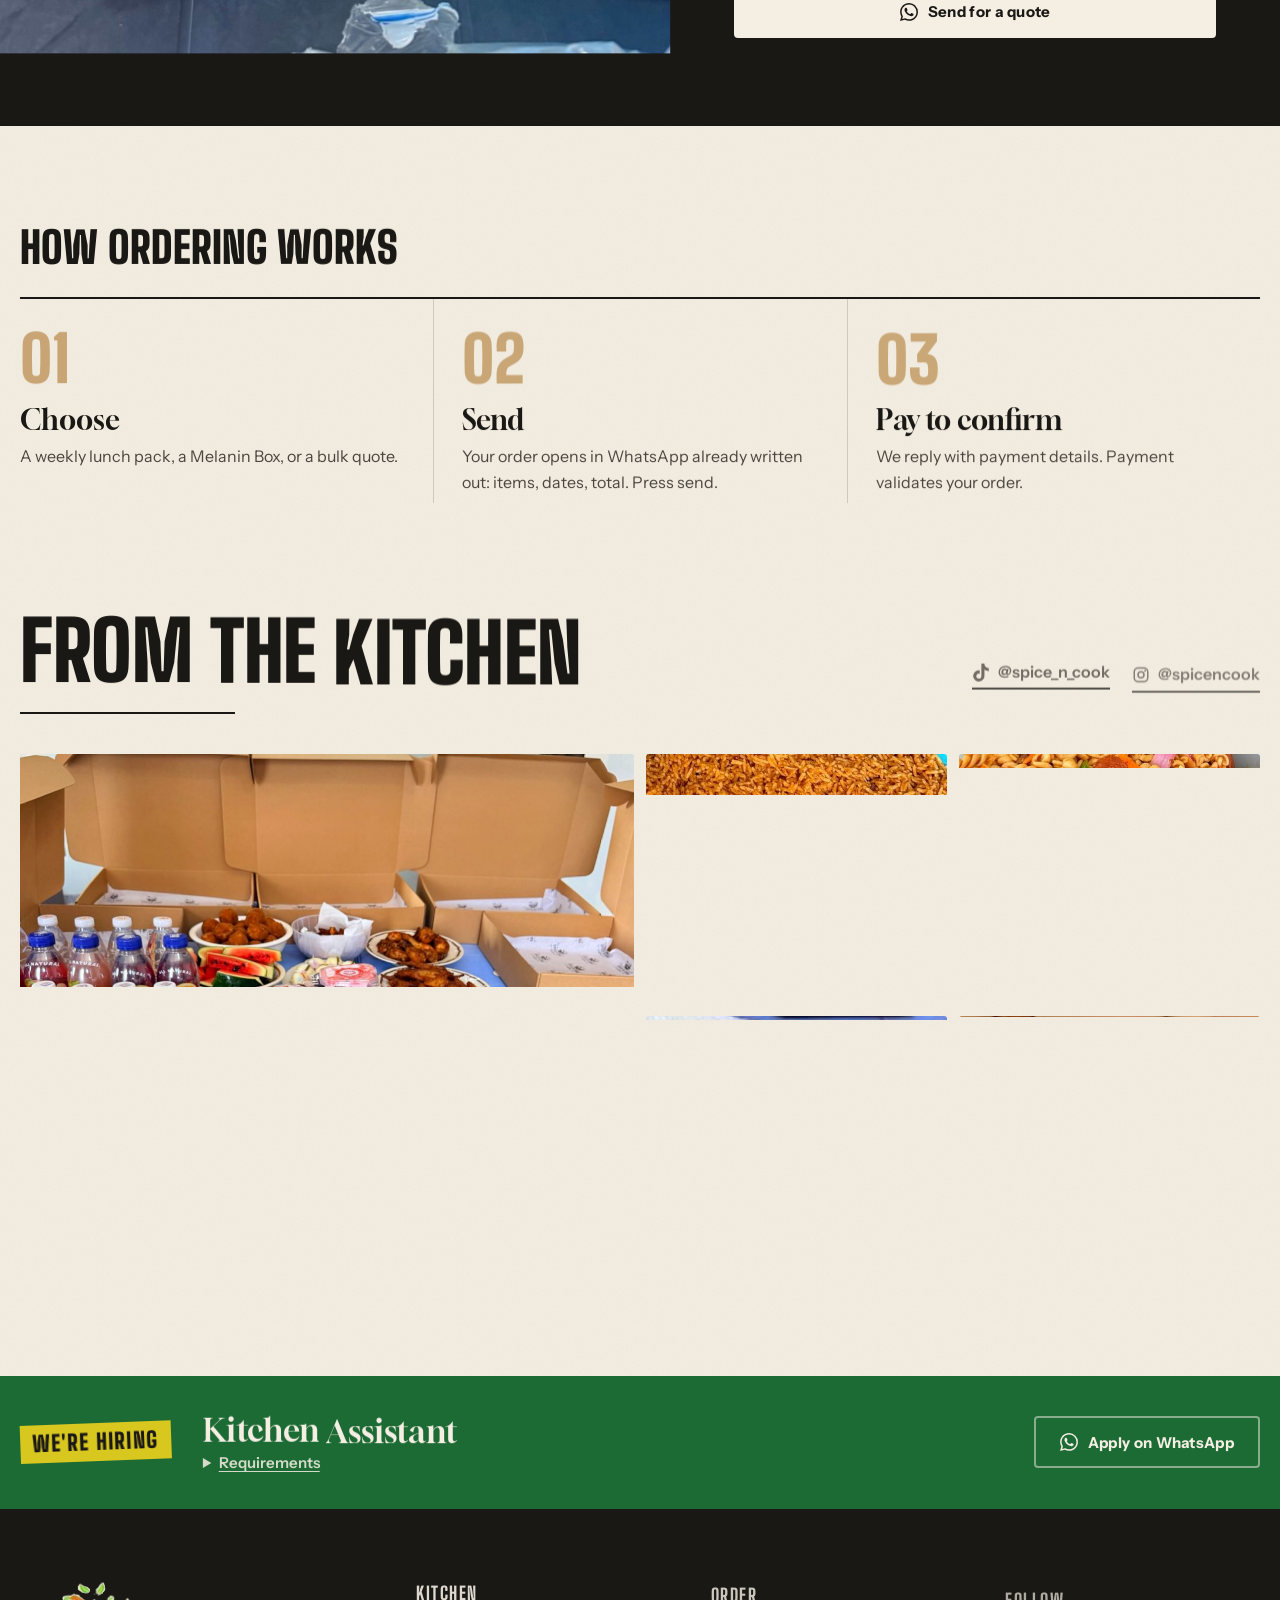
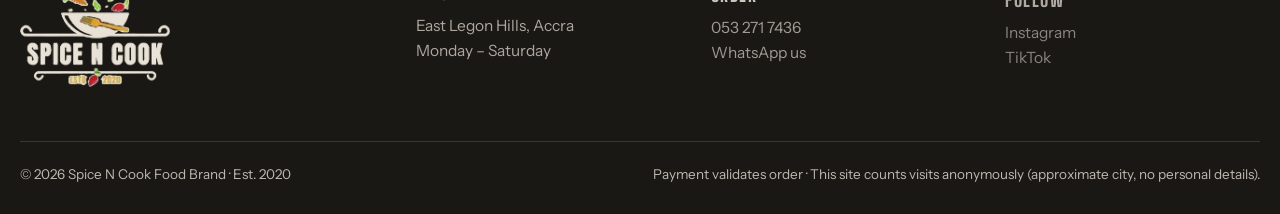
==== commit bdbd2c2c: "Add private visitor insights dashboard - js/track.js records anonymous visits: approximate city (net" ====
--- a/index.html
+++ b/index.html
@@ -280,7 +280,7 @@
     </div>
     <div class="wrap foot__base">
       <span>© <span id="year">2026</span> Spice N Cook Food Brand · Est. 2020</span>
-      <span>Payment validates order</span>
+      <span>Payment validates order · This site counts visits anonymously (approximate city, no personal details).</span>
     </div>
   </footer>
 
@@ -313,5 +313,6 @@
   <script src="js/menu.js"></script>
   <script src="js/app.js"></script>
   <script src="js/anim.js"></script>
+  <script src="js/track.js" defer></script>
 </body>
 </html>
